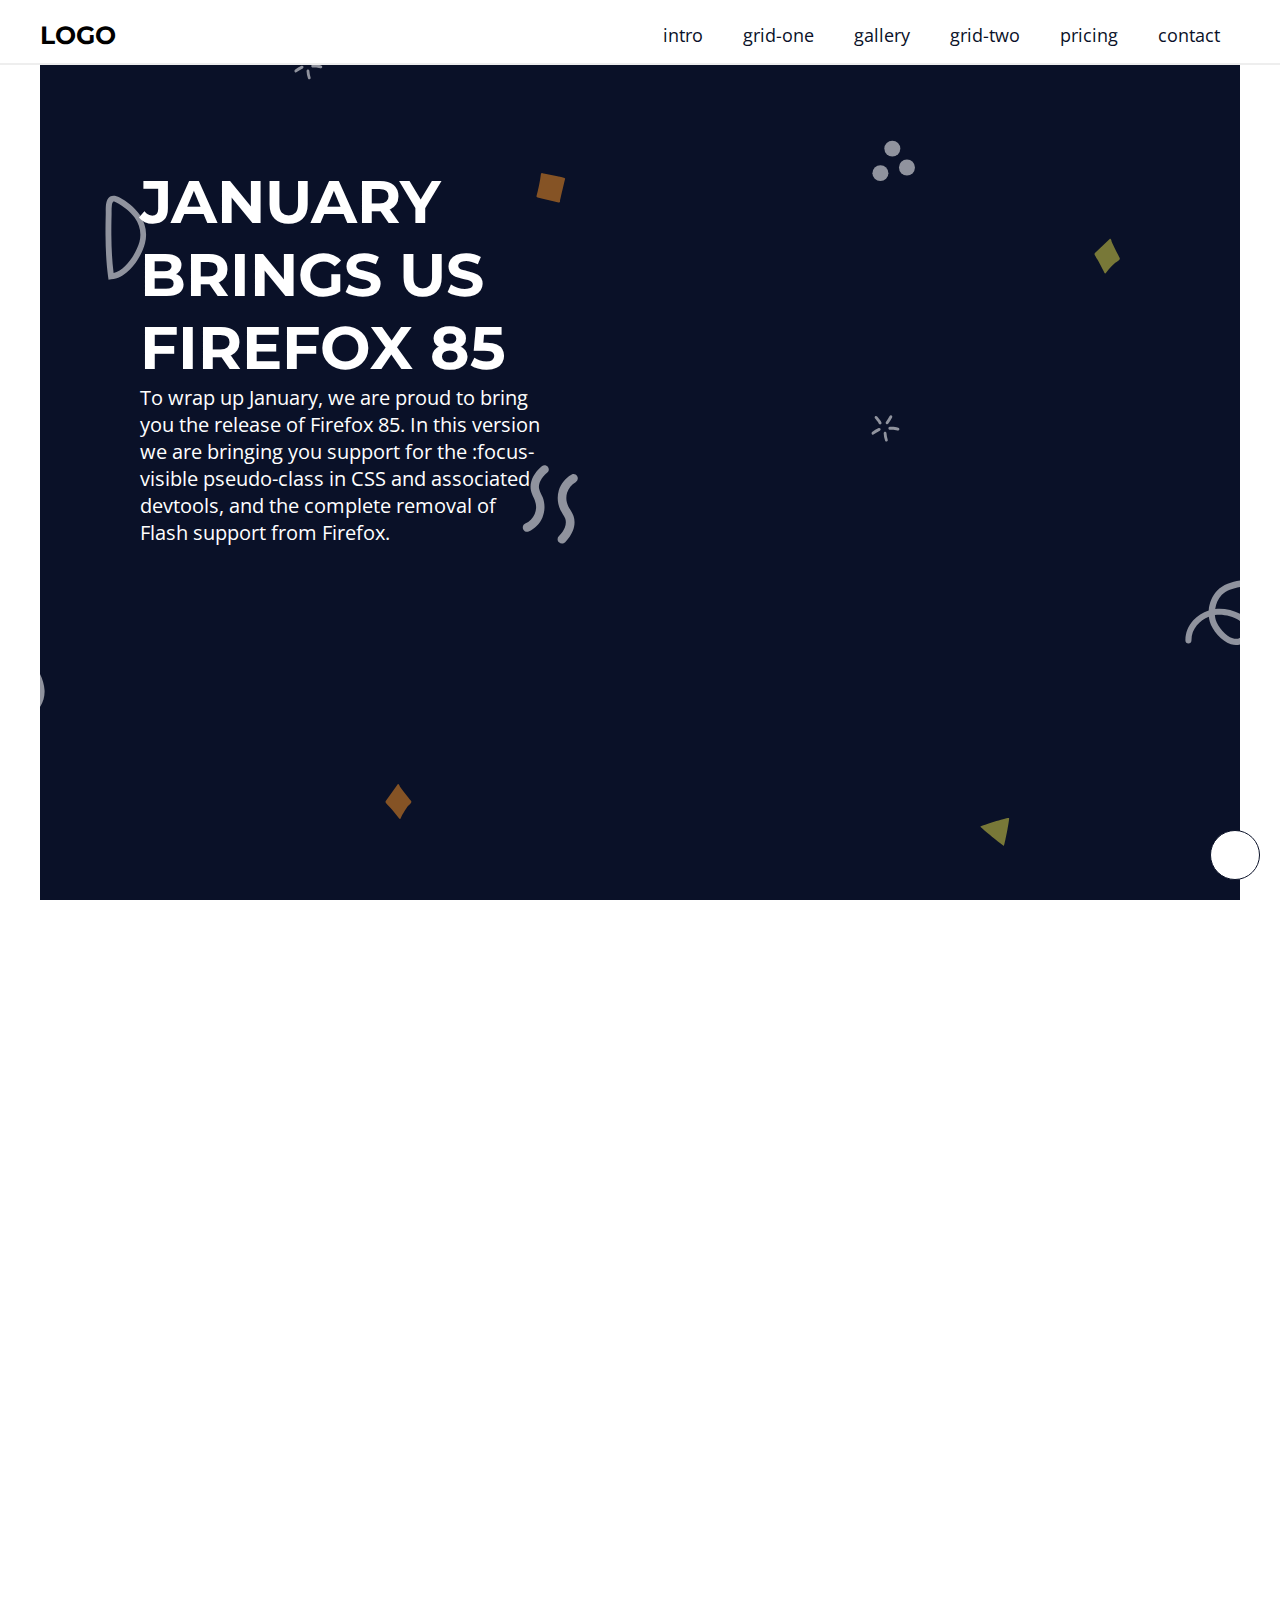
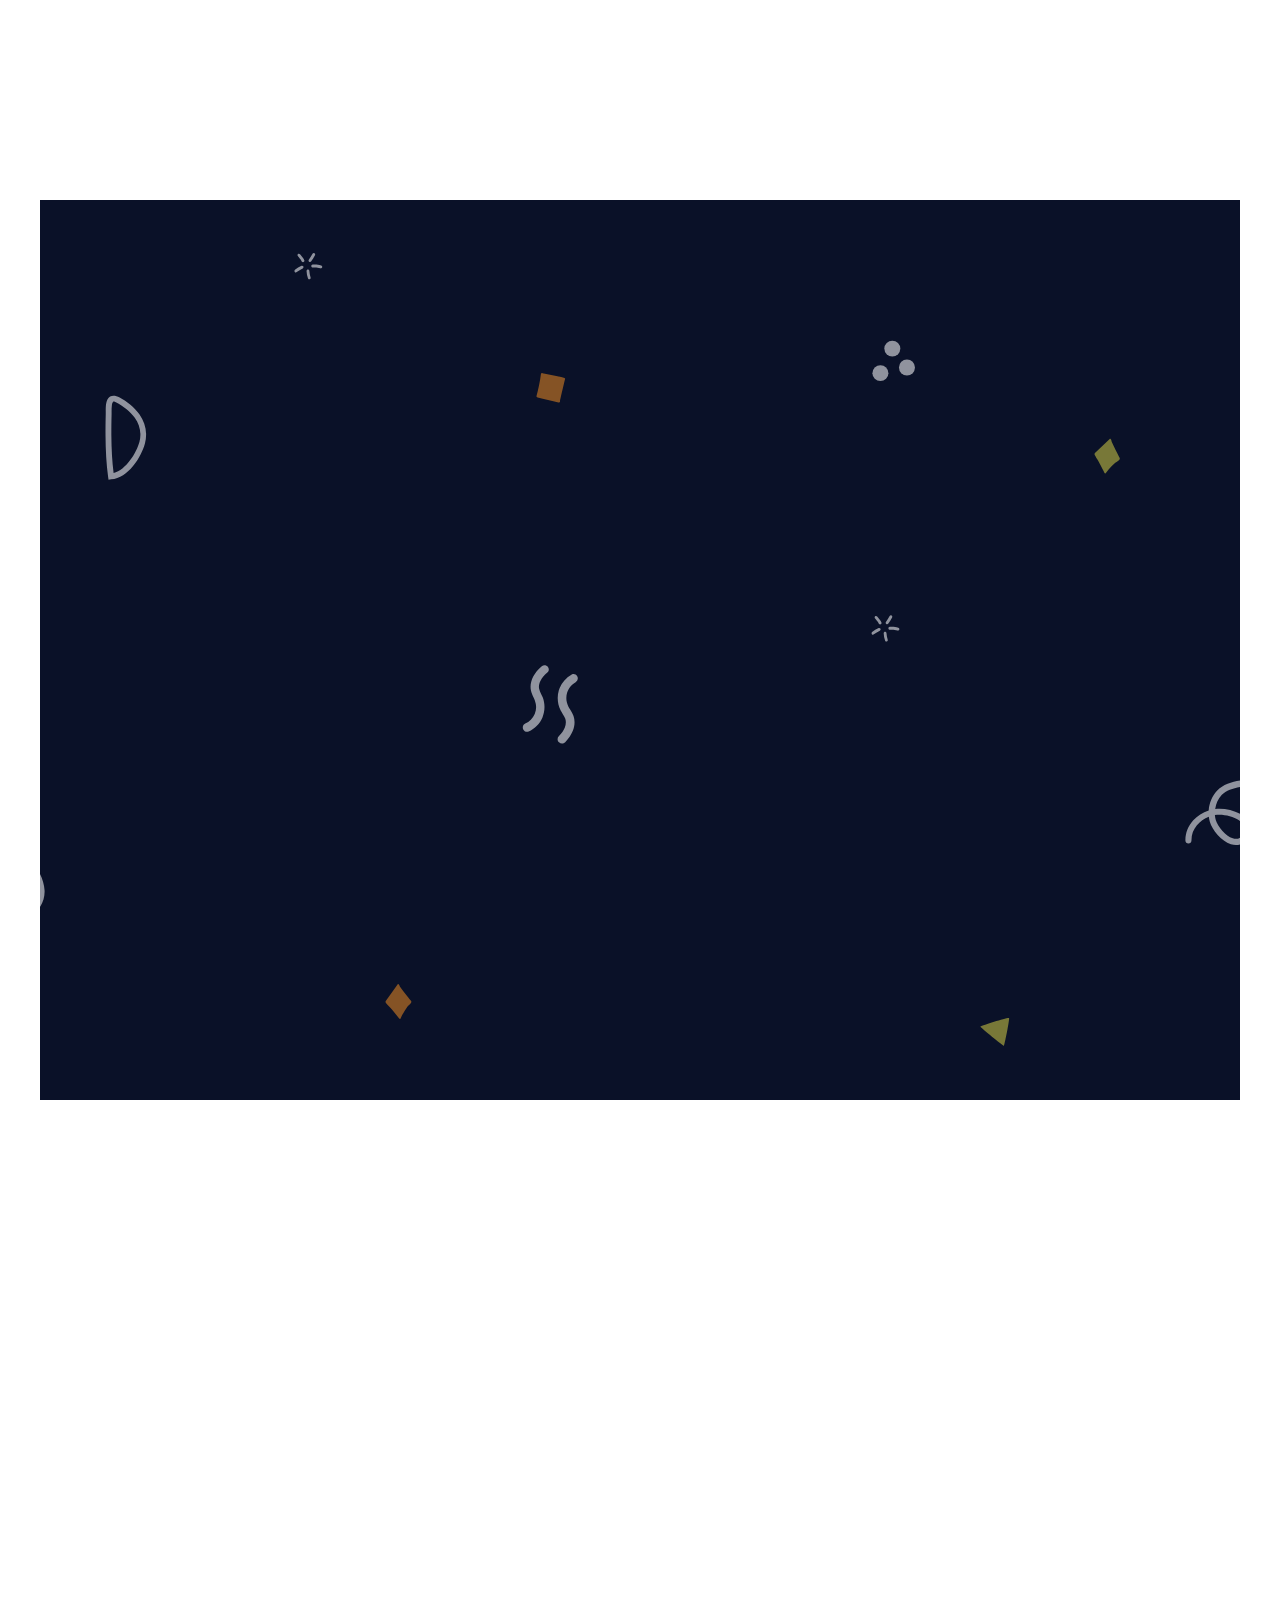
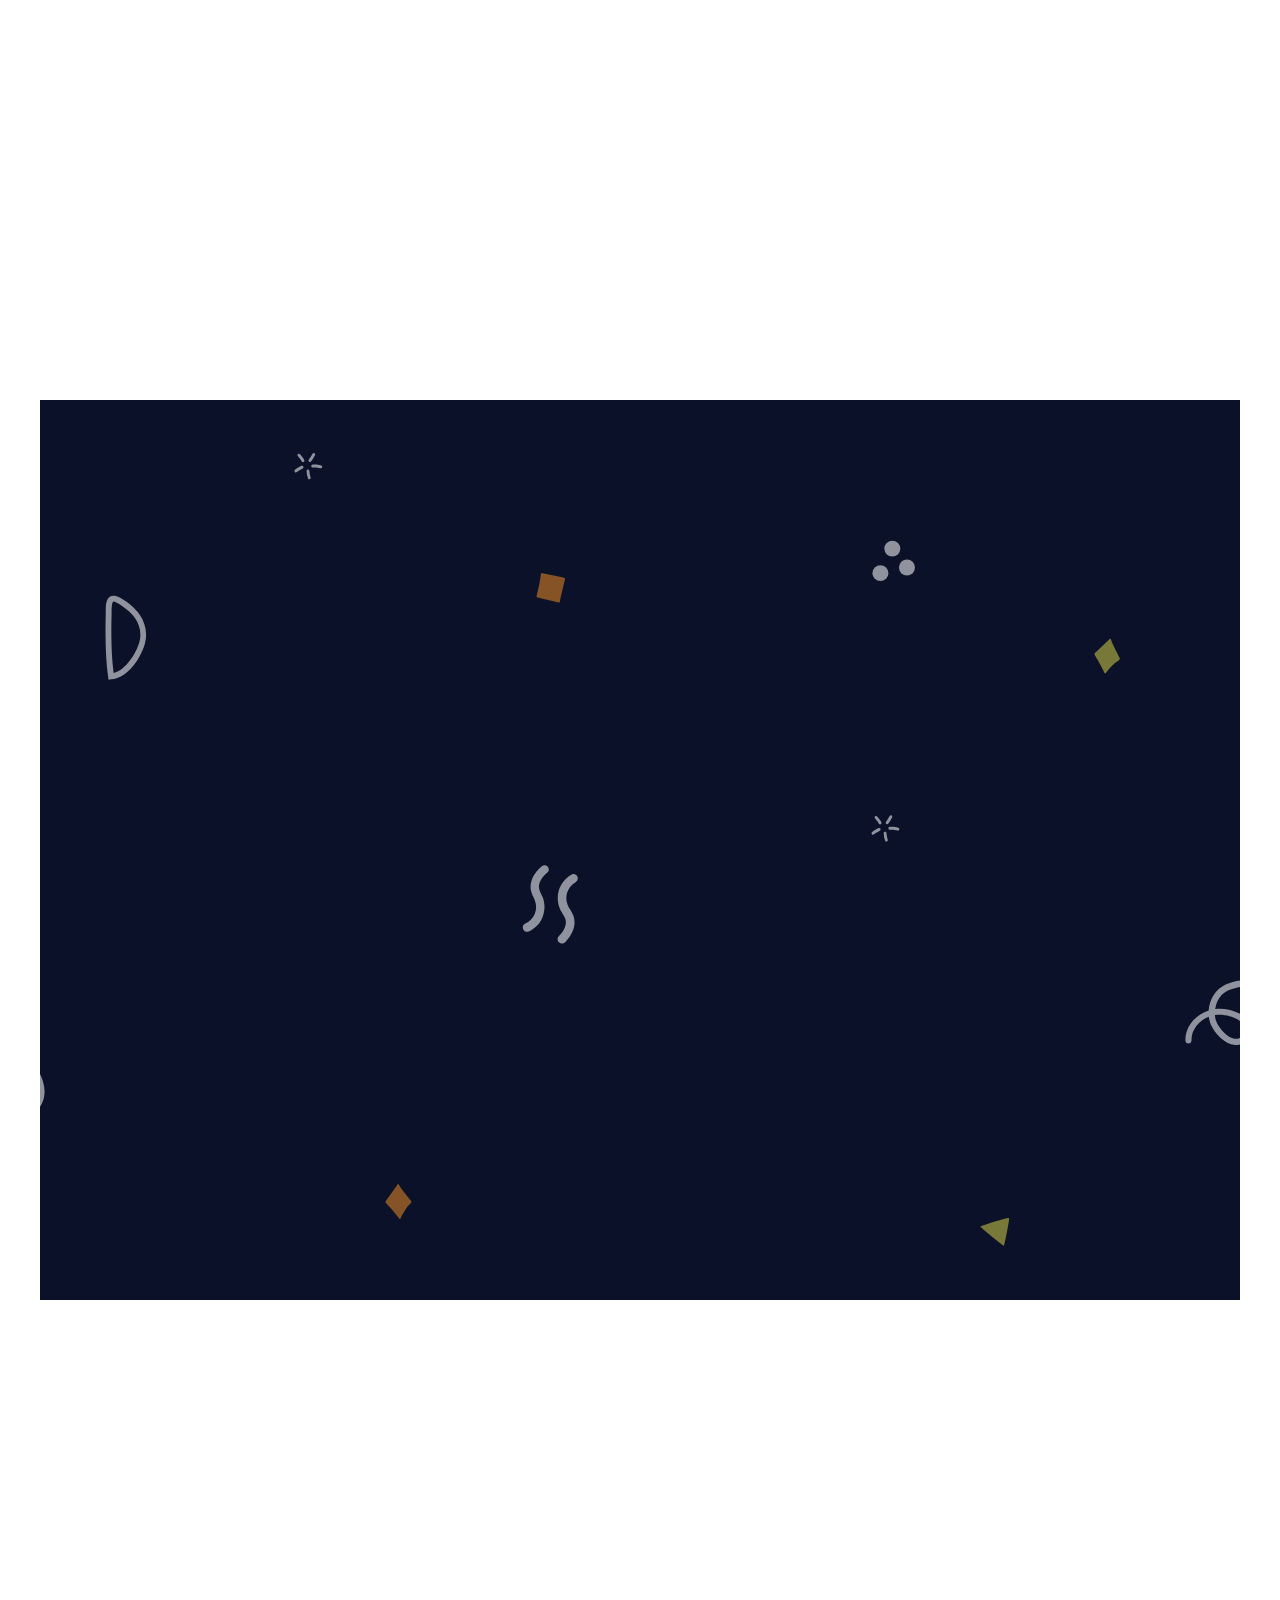
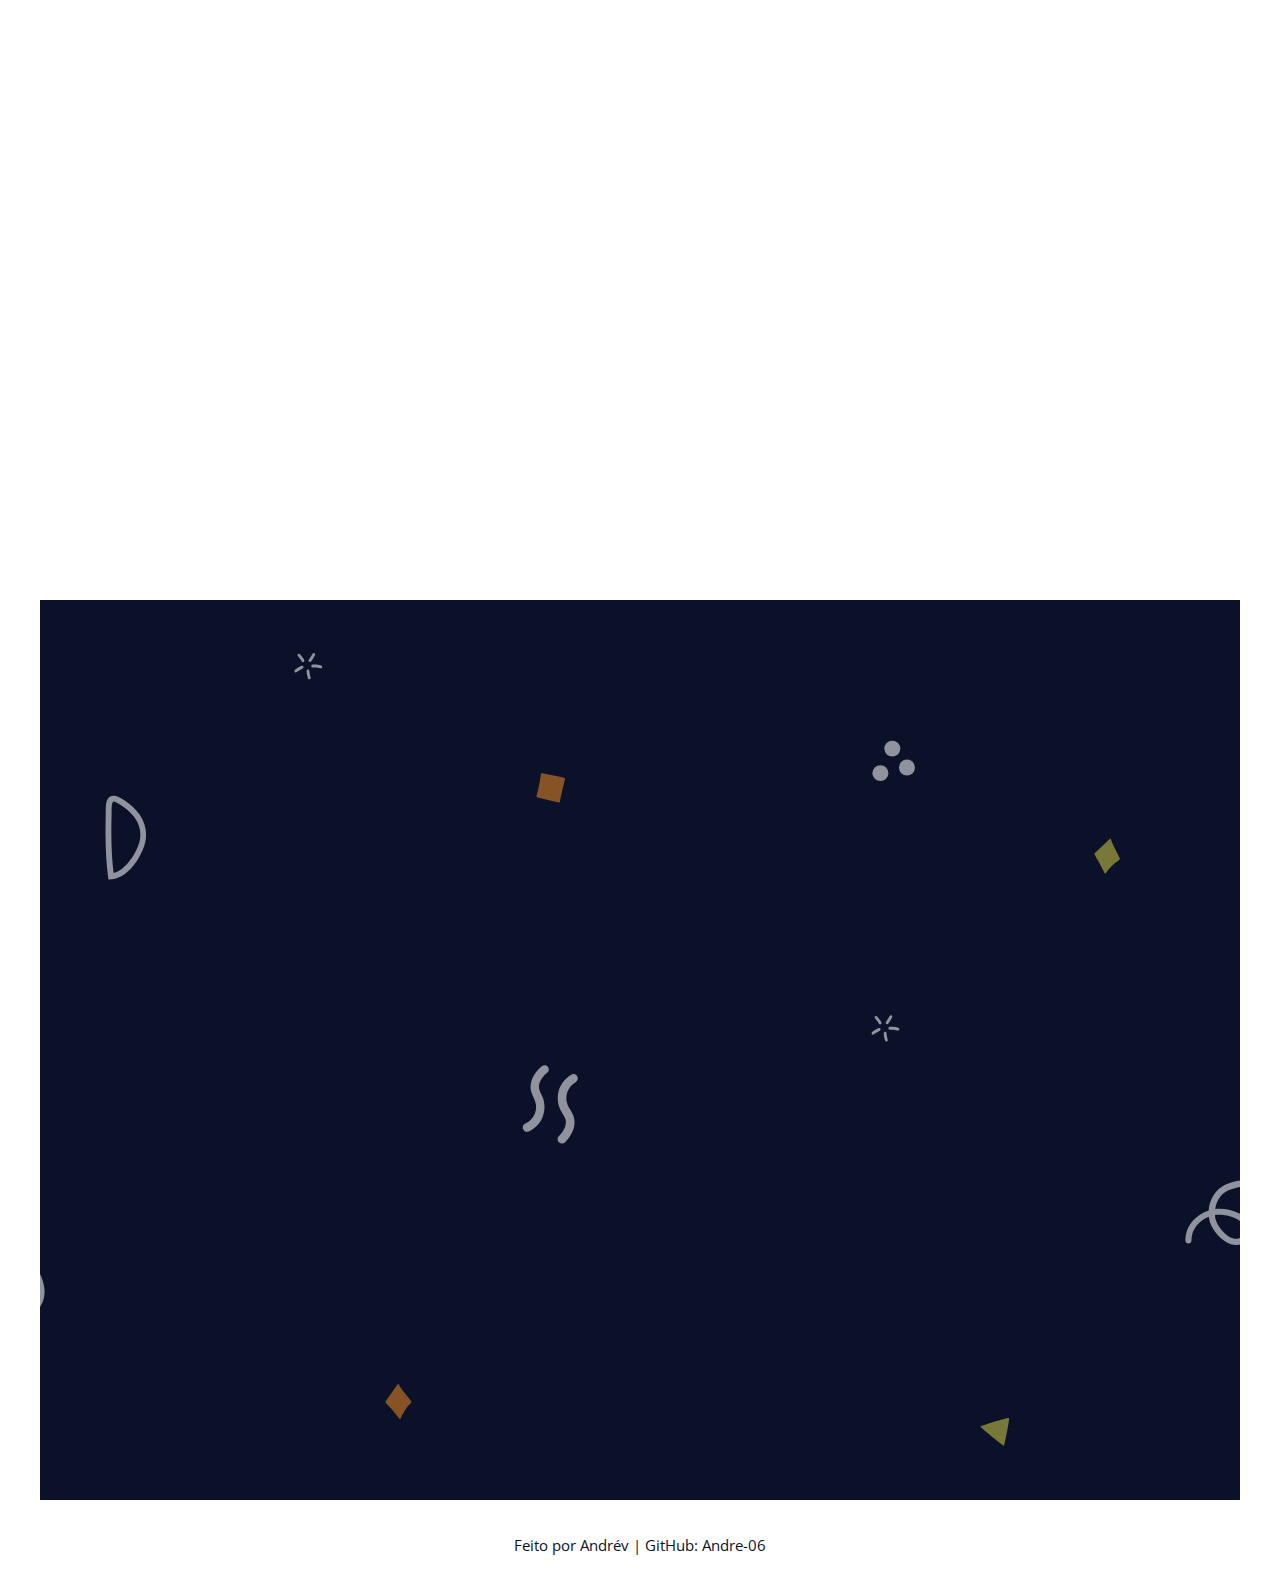
==== introducao-web/projeto-landing-page/index.html @ 7686d795 "seperação do css" ====
<!DOCTYPE html>
<html lang="en">
<head>
    <meta charset="UTF-8">
    <meta name="viewport" content="width=device-width, initial-scale=1.0">
    <title>Landing Page</title>
    <link rel="stylesheet" href="assets/css/variables.css">
    <link rel="stylesheet" href="assets/css/elements.css">
    <link rel="stylesheet" href="assets/css/classes.css">
    <link rel="stylesheet" href="assets/css/menu.css">
    <link rel="stylesheet" href="assets/css/sections.css">
    <link rel="stylesheet" href="assets/css/footer.css">
    <link rel="stylesheet" href="assets/css/styles.css">
    <link rel="preconnect" href="https://fonts.googleapis.com">
    <link rel="preconnect" href="https://fonts.gstatic.com" crossorigin>
    <link href="https://fonts.googleapis.com/css2?family=Montserrat:wght@900&family=Open+Sans:ital,wght@0,400;0,700;1,400&display=swap" rel="stylesheet">
</head>
<body>
    <header class="main-header">
        <section class="heading main-content">
            <h6 class="logo">
                <a href="#">LOGO</a>
            </h6>
            <nav>
                <ul class="navigation">
                    <li>
                        <a href="#intro">intro</a>
                    </li>
                    <li>
                        <a href="#grid-one">grid-one</a>
                    </li>
                    <li>
                        <a href="#gallery">gallery</a>
                    </li>
                    <li>
                        <a href="#grid-two">grid-two</a>
                    </li>
                    <li>
                        <a href="#pricing">pricing</a>
                    </li>
                    <li>
                        <a href="#contact">contact</a>
                    </li>
                </ul>
            </nav>
        </section>
    </header>
    <div class="sections">
        <section id="home" class="main-content">
            <div class="half-page-colllum">
                <h1>
                    JANUARY BRINGS US FIREFOX 85
                </h1>
                <p>
                    To wrap up January, we are proud to bring you the release of Firefox 85. In this version we are bringing you support for the :focus-visible pseudo-class in CSS and associated devtools, and the complete removal of Flash support from Firefox.
                </p>
            </div>
        </section>
        <section id="intro" class="main-content"></section>
        <section id="grid-one" class="main-content"></section>
        <section id="gallery" class="main-content"></section>
        <section id="grid-two" class="main-content"></section>
        <section id="pricing" class="main-content"></section>
        <section id="contact" class="main-content"></section>
    </div>
    <footer>
        <a href="https://github.com/Andre-06/estudos-js-udemy">Feito por Andrév | GitHub: Andre-06</a>
    </footer>

    <a href="#" class="circle"></a>
</body>
</html>
---- introducao-web/projeto-landing-page/assets/css/variables.css ----
:root {
    --primary-color: #0A1128;
    --white: #FFFFFF;
    --light-gray-color: #EEE;
}
---- introducao-web/projeto-landing-page/assets/css/elements.css ----
* {
    margin: 0;
    padding: 0;
    box-sizing: border-box;
}

html {
    font-size: 62.5%;
    scroll-behavior: smooth;
}

body {
    min-width: 100vh;
    font-family: 'Open Sans', sans-serif;
}

h1, h2, h3, h4, h5, h6 {
    font-family: 'Montserrat', sans-serif;
}

h1 {
    font-size: 6rem;
    text-transform: uppercase;
}

h2{
    font-size: 5.5rem;
}

h3 {
    font-size: 5rem;
}

h4 {
    font-size: 4.5rem;
}

h5 {
    font-size: 4rem;
}

h6 {
    font-size: 3.5rem;
}

a {
    text-decoration: none;
    color: inherit;
}

p {
    font-size: 2rem;
}
---- introducao-web/projeto-landing-page/assets/css/classes.css ----
.main-content {
    max-width: 1200px;
    margin: 0 auto;
}

.half-page-colllum {
    max-width: 50%;
    padding: 10rem;
}
---- introducao-web/projeto-landing-page/assets/css/menu.css ----
.main-header {
    height: 6.5rem;
    width: 100%;

    padding: 2rem 2rem 1rem;

    position: fixed;
    top: 0;
    right: 0;
    left: 0;
    background-color: white;
    border-bottom: var(--light-gray-color) solid .2rem;

    display: block;
}

.heading {
    display: flex;
    align-items: center;
    justify-content: space-between;
}

.heading h6{
    text-align: center;
    font-size: 2.5rem;
    margin-bottom: 1rem;
}

.logo{
    text-align: center;
    font-size: 2.3rem;
    margin-bottom: 1rem;
}

.navigation{
    display: flex;
    justify-content: center;
}

.navigation li{
    list-style: none;
}

.navigation li a {
    display: block;

    font-size: 1.8rem;
    margin: 0 2rem;
    padding-bottom: .7rem;
    border-bottom: white solid .3rem;

    transition: all 300ms ease-in-out;

    text-decoration: none;
    color: var(--primary-color);
}

.navigation li a:hover{
    border-bottom-color: crimson;
}
---- introducao-web/projeto-landing-page/assets/css/sections.css ----
.sections section:nth-child(2n - 1) {
    background-image: url("../img/main-bg.svg");
    background-size: cover;
    background-position: center center;
    color: var(--white);
    min-height: 100vh;
    padding-top: 6.5rem;
}

.sections section:nth-child(2n) {
    background-color: white;
    color: var(--primary-color);
    min-height: 100vh;
    padding-top: 6.5rem;
}
---- introducao-web/projeto-landing-page/assets/css/footer.css ----
footer {
    font-size: 1.5rem;
    height: 9rem;
    display: flex;
    justify-content: center;
    align-items: center;

}

footer a {
    color: var(--primary-color);
    text-decoration: none;
}

.circle {
    border-radius: 50%;
    border: var(--primary-color) solid .1rem;
    width: 5rem;
    height: 5rem;

    background-color: var(--white);

    position: fixed;
    bottom: 2rem;
    right: 2rem;
}
---- introducao-web/projeto-landing-page/assets/css/styles.css ----

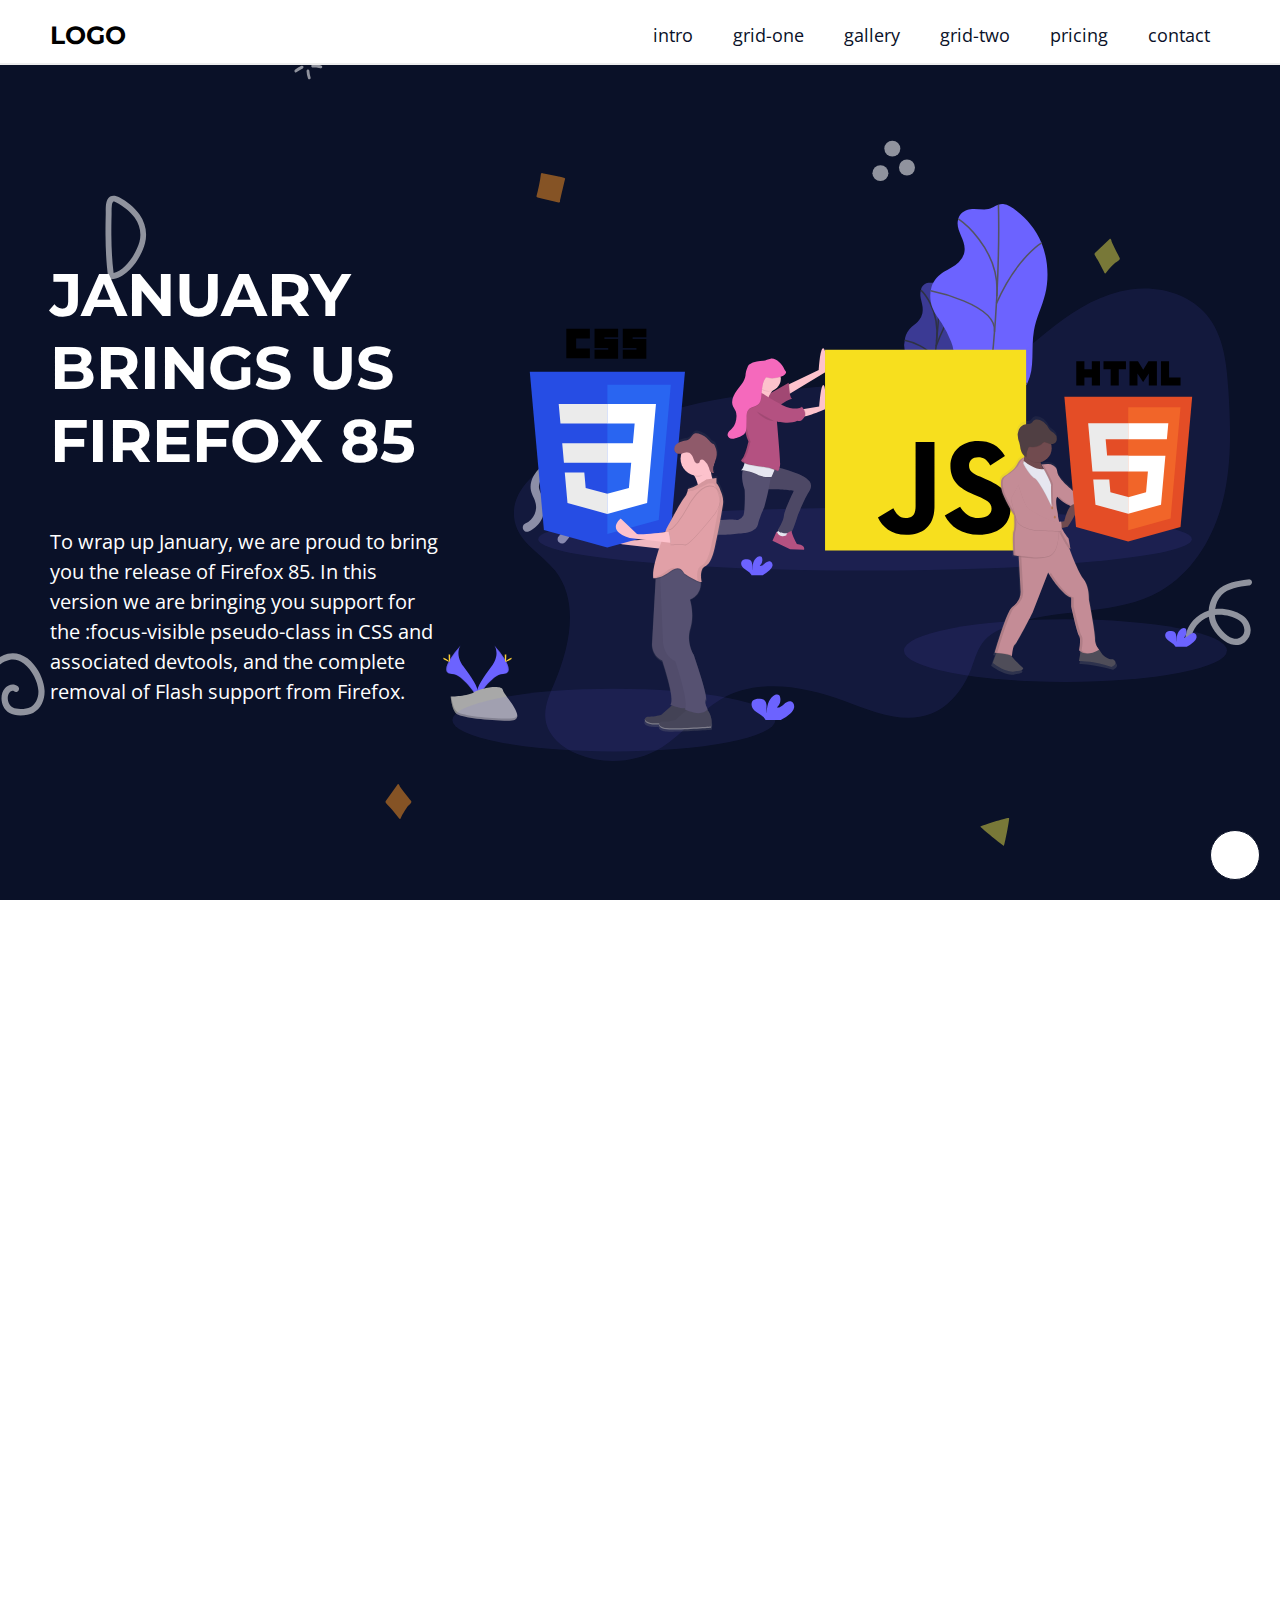
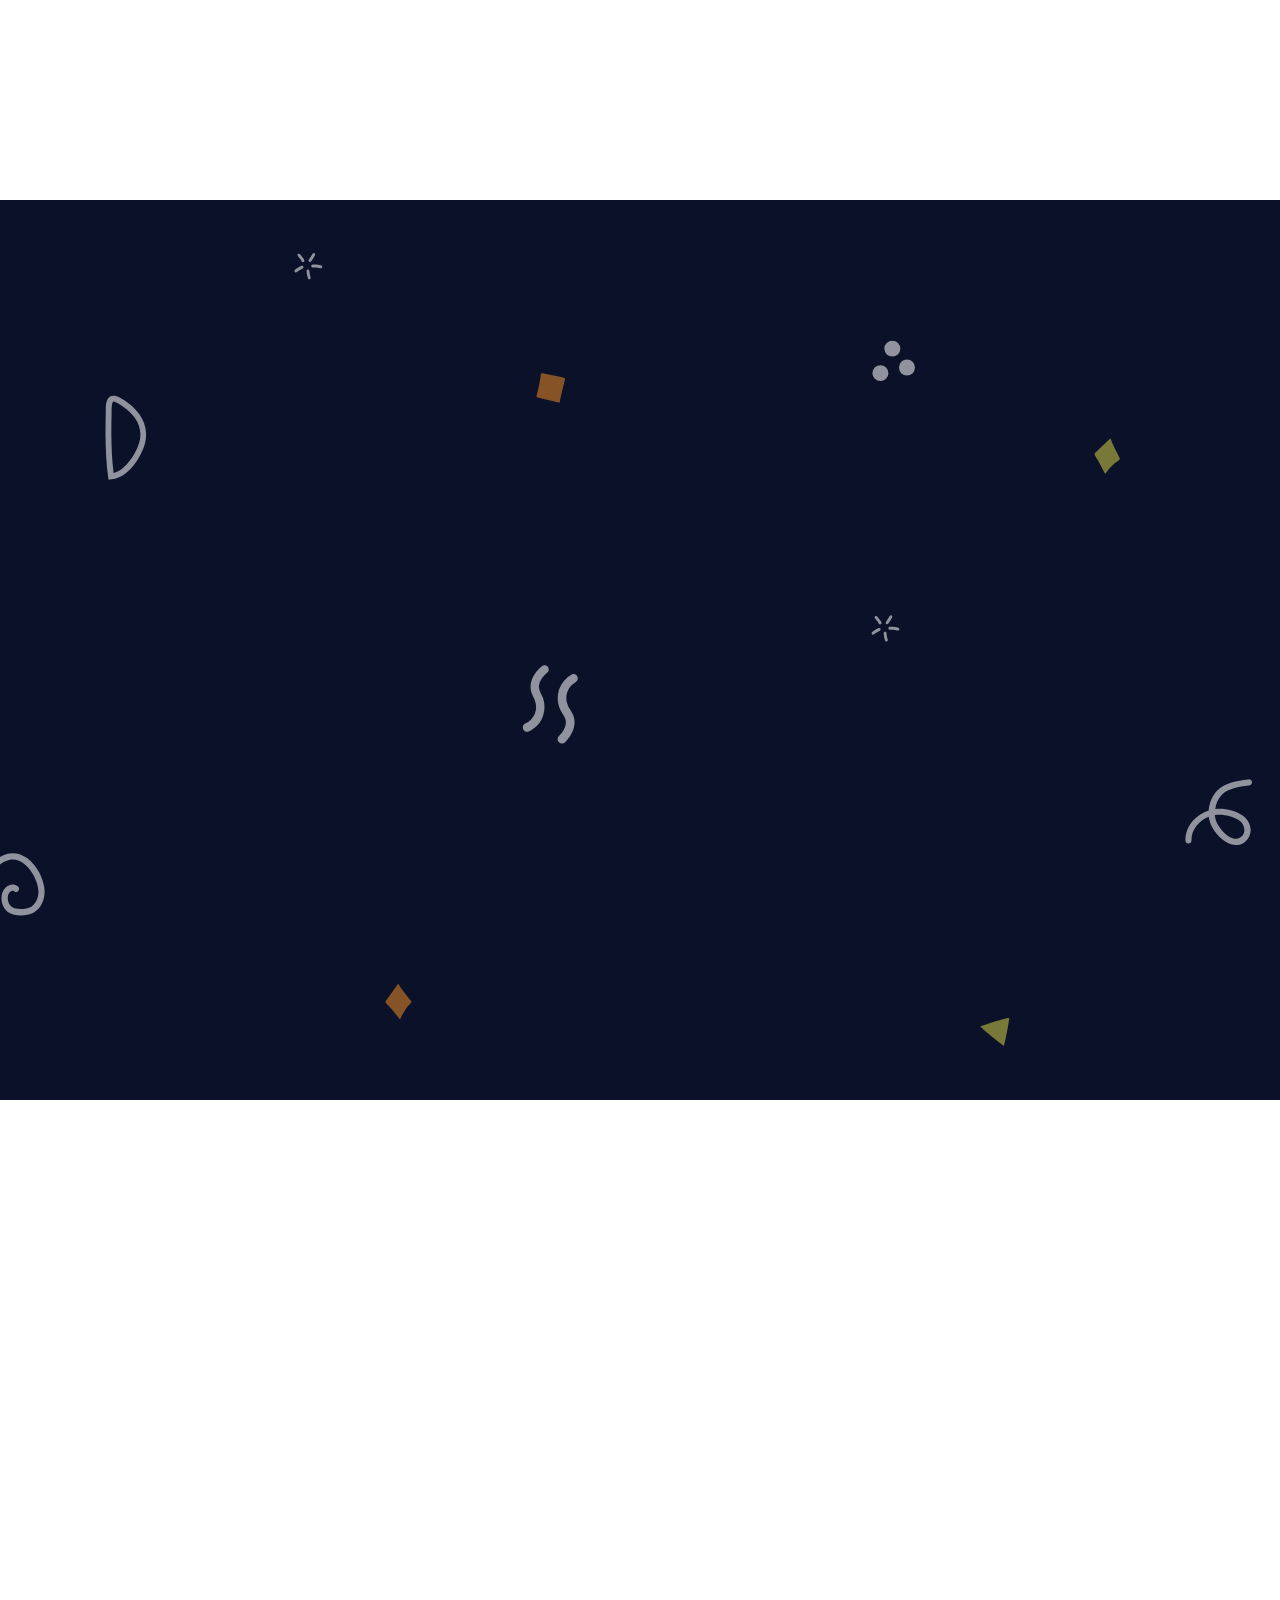
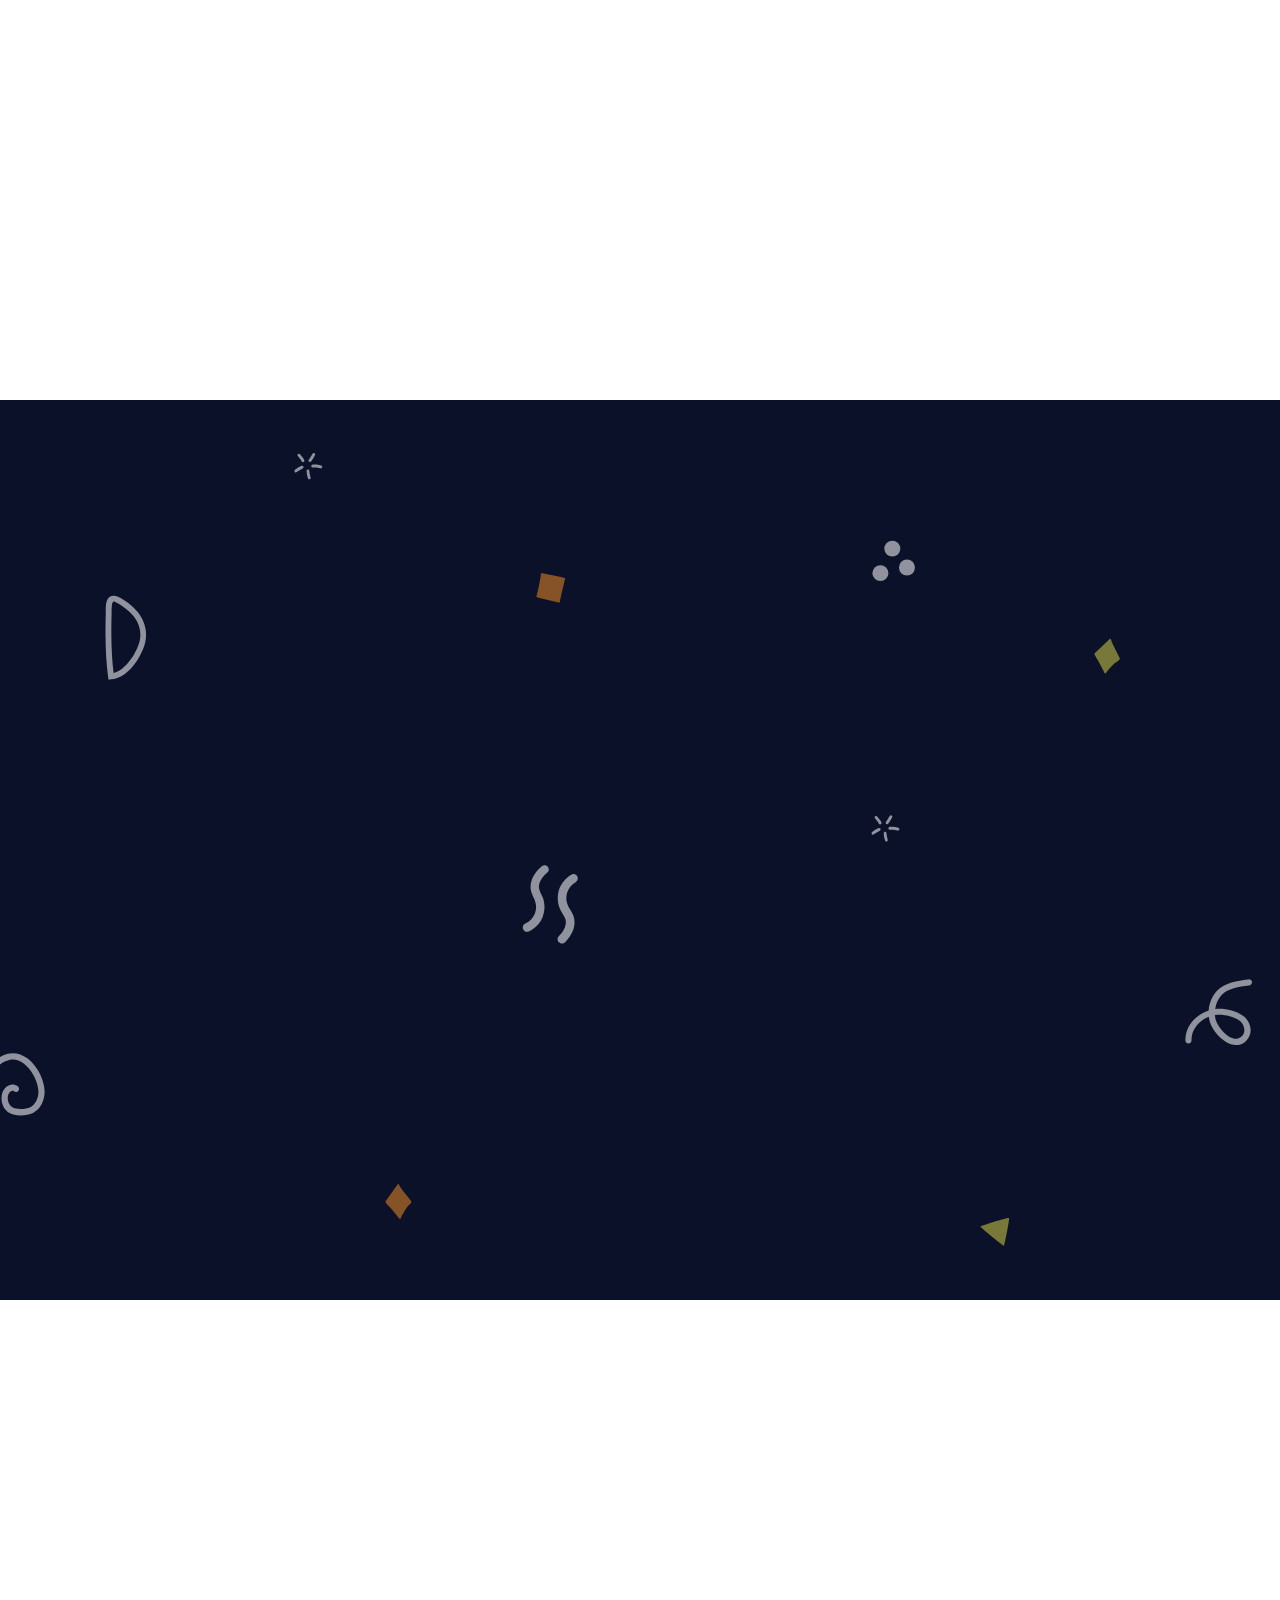
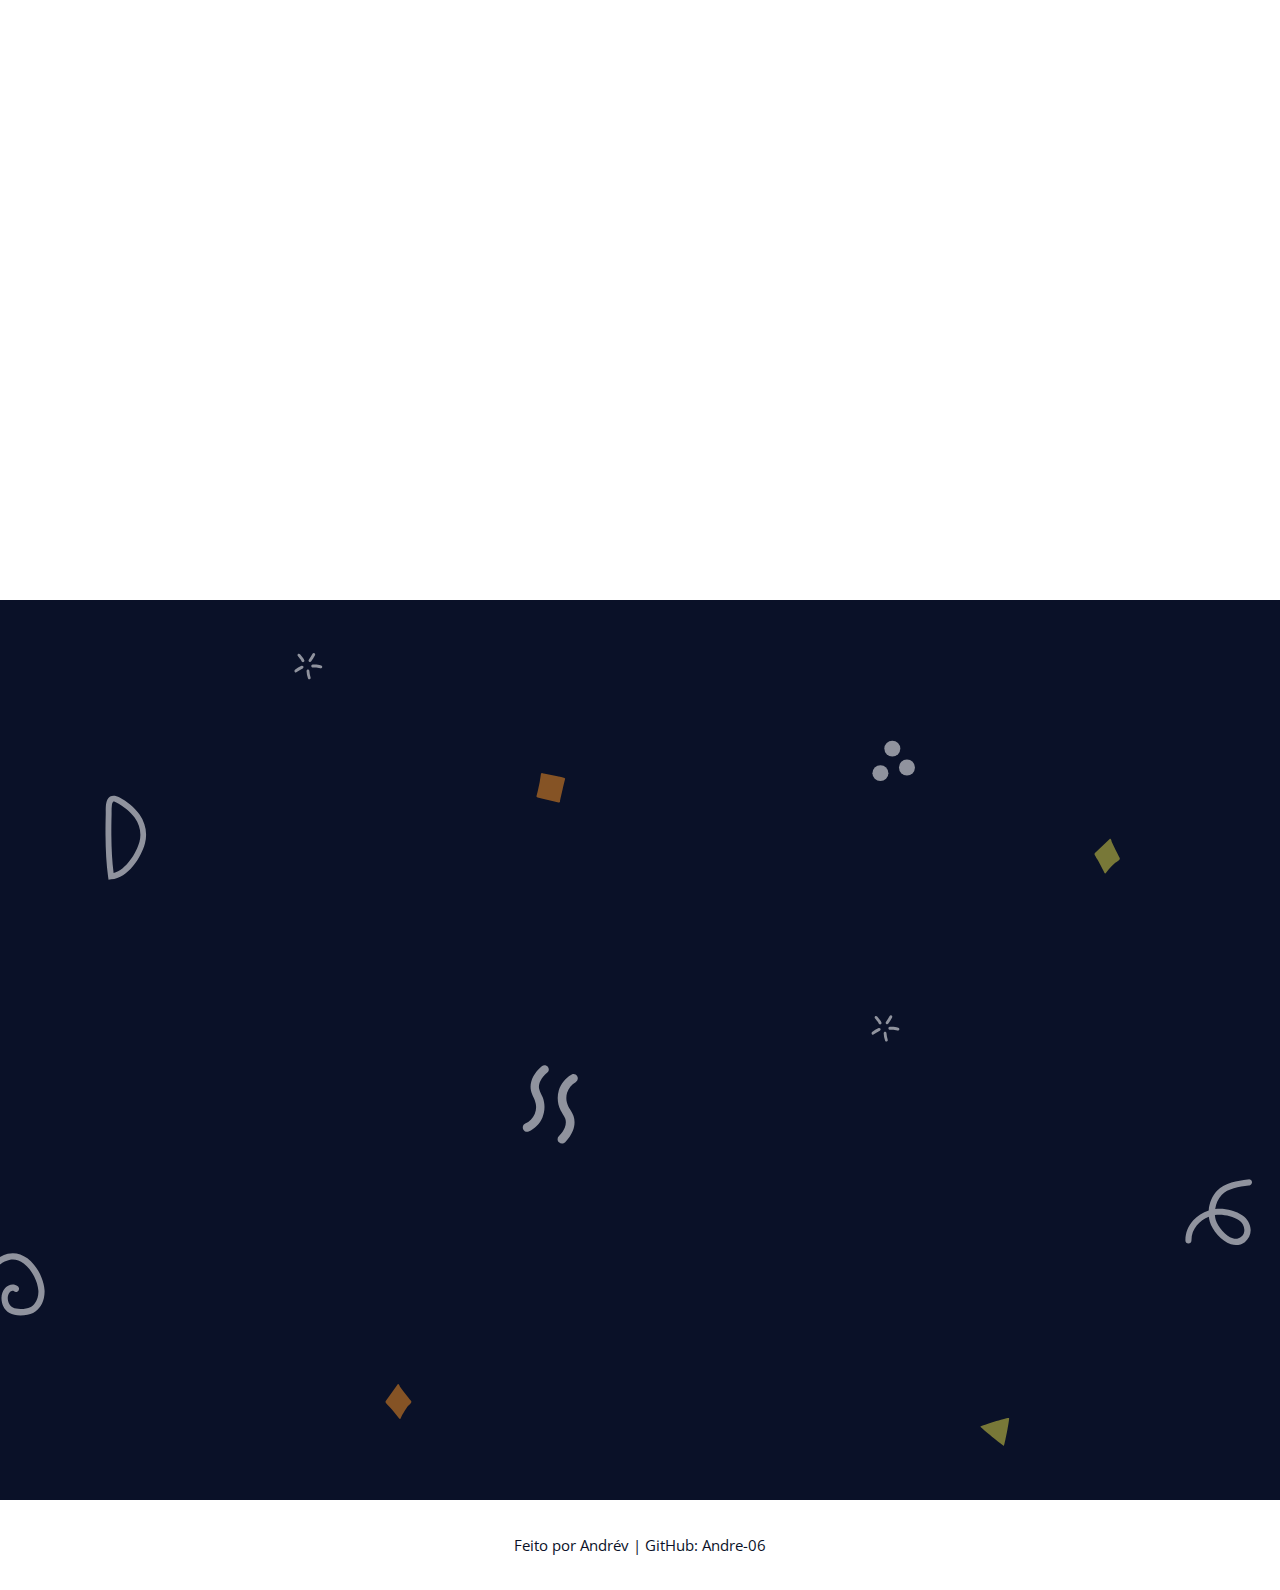
==== commit b2863dce: "seção 1 completa" ====
--- a/introducao-web/projeto-landing-page/index.html
+++ b/introducao-web/projeto-landing-page/index.html
@@ -11,6 +11,7 @@
     <link rel="stylesheet" href="assets/css/sections.css">
     <link rel="stylesheet" href="assets/css/footer.css">
     <link rel="stylesheet" href="assets/css/styles.css">
+    <link rel="stylesheet" href="assets/css/media-querys.css">
     <link rel="preconnect" href="https://fonts.googleapis.com">
     <link rel="preconnect" href="https://fonts.gstatic.com" crossorigin>
     <link href="https://fonts.googleapis.com/css2?family=Montserrat:wght@900&family=Open+Sans:ital,wght@0,400;0,700;1,400&display=swap" rel="stylesheet">
@@ -46,22 +47,35 @@
         </section>
     </header>
     <div class="sections">
-        <section id="home" class="main-content">
-            <div class="half-page-colllum">
-                <h1>
-                    JANUARY BRINGS US FIREFOX 85
-                </h1>
-                <p>
-                    To wrap up January, we are proud to bring you the release of Firefox 85. In this version we are bringing you support for the :focus-visible pseudo-class in CSS and associated devtools, and the complete removal of Flash support from Firefox.
-                </p>
+        <section id="home" class="section">
+            <div class="main-content">
+                <div class="grid-text-image">
+                    <div class="title-text-div">
+                        <h1>
+                            January brings us Firefox 85
+                        </h1>
+                        <p>
+                            To wrap up January, we are proud to bring you the release of Firefox 85. In this version we are bringing you support for the :focus-visible pseudo-class in CSS and associated devtools, and the complete removal of Flash support from Firefox.
+                        </p>
+                    </div>
+                    <div class="img-div">
+                        <img src="assets/img/javascript.svg" alt="Logo HTML, CSS e JS.">
+                    </div>
+                </div>
             </div>
         </section>
-        <section id="intro" class="main-content"></section>
-        <section id="grid-one" class="main-content"></section>
-        <section id="gallery" class="main-content"></section>
-        <section id="grid-two" class="main-content"></section>
-        <section id="pricing" class="main-content"></section>
-        <section id="contact" class="main-content"></section>
+        <section id="intro"></section>
+
+        <section id="grid-one"></section>
+
+        <section id="gallery"></section>
+
+        <section id="grid-two"></section>
+
+        <section id="pricing"></section>
+
+        <section id="contact"></section>
+
     </div>
     <footer>
         <a href="https://github.com/Andre-06/estudos-js-udemy">Feito por Andrév | GitHub: Andre-06</a>
--- a/introducao-web/projeto-landing-page/assets/css/variables.css
+++ b/introducao-web/projeto-landing-page/assets/css/variables.css
@@ -2,4 +2,5 @@
     --primary-color: #0A1128;
     --white: #FFFFFF;
     --light-gray-color: #EEE;
+    --menu-height: 6.5rem;
 }
--- a/introducao-web/projeto-landing-page/assets/css/elements.css
+++ b/introducao-web/projeto-landing-page/assets/css/elements.css
@@ -50,4 +50,5 @@
 
 p {
     font-size: 2rem;
+    line-height: 1.5;
 }
--- a/introducao-web/projeto-landing-page/assets/css/classes.css
+++ b/introducao-web/projeto-landing-page/assets/css/classes.css
@@ -3,7 +3,36 @@
     margin: 0 auto;
 }
 
-.half-page-colllum {
-    max-width: 50%;
-    padding: 10rem;
+.section {
+    padding: 0 5rem;
+}
+
+.grid-text-image {
+    display: grid;
+    grid-template-columns: 1fr 2fr;
+    grid-template-rows: 1fr;
+    grid-template-areas:
+        'text-content img'
+    ;
+
+    align-items: center;
+    justify-items: center;
+
+    min-height: calc(100vh - var(--menu-height));
+}
+
+.title-text-div {
+    display: flex;
+    flex-direction: column;
+    align-items: center;
+}
+
+.title-text-div h1 {
+    margin-bottom: 5rem;
+}
+
+.img-div img {
+    max-width: 100%;
+    height: auto;
+    display: block;
 }--- a/introducao-web/projeto-landing-page/assets/css/menu.css
+++ b/introducao-web/projeto-landing-page/assets/css/menu.css
@@ -2,7 +2,7 @@
     height: 6.5rem;
     width: 100%;
 
-    padding: 2rem 2rem 1rem;
+    padding: 2rem 5rem 1rem;
 
     position: fixed;
     top: 0;
--- a/introducao-web/projeto-landing-page/assets/css/sections.css
+++ b/introducao-web/projeto-landing-page/assets/css/sections.css
@@ -14,3 +14,11 @@
     padding-top: 6.5rem;
 }
 
+#home .img-div {
+    grid-area: img;
+}
+
+#home .title-text-div {
+    grid-area: text-content;
+}
+
--- a/introducao-web/projeto-landing-page/assets/css/media-querys.css
+++ b/introducao-web/projeto-landing-page/assets/css/media-querys.css
@@ -0,0 +1,16 @@
+@media (max-width:1000px) {
+    .grid-text-image {
+        display: grid;
+        grid-template-columns: 1fr;
+        grid-template-rows: 1fr 2fr;
+        grid-template-areas:
+        'text-content'
+        'img'
+    ;
+
+        align-items: center;
+        justify-items: center;
+
+        min-height: calc(100vh - var(--menu-height));
+    }
+}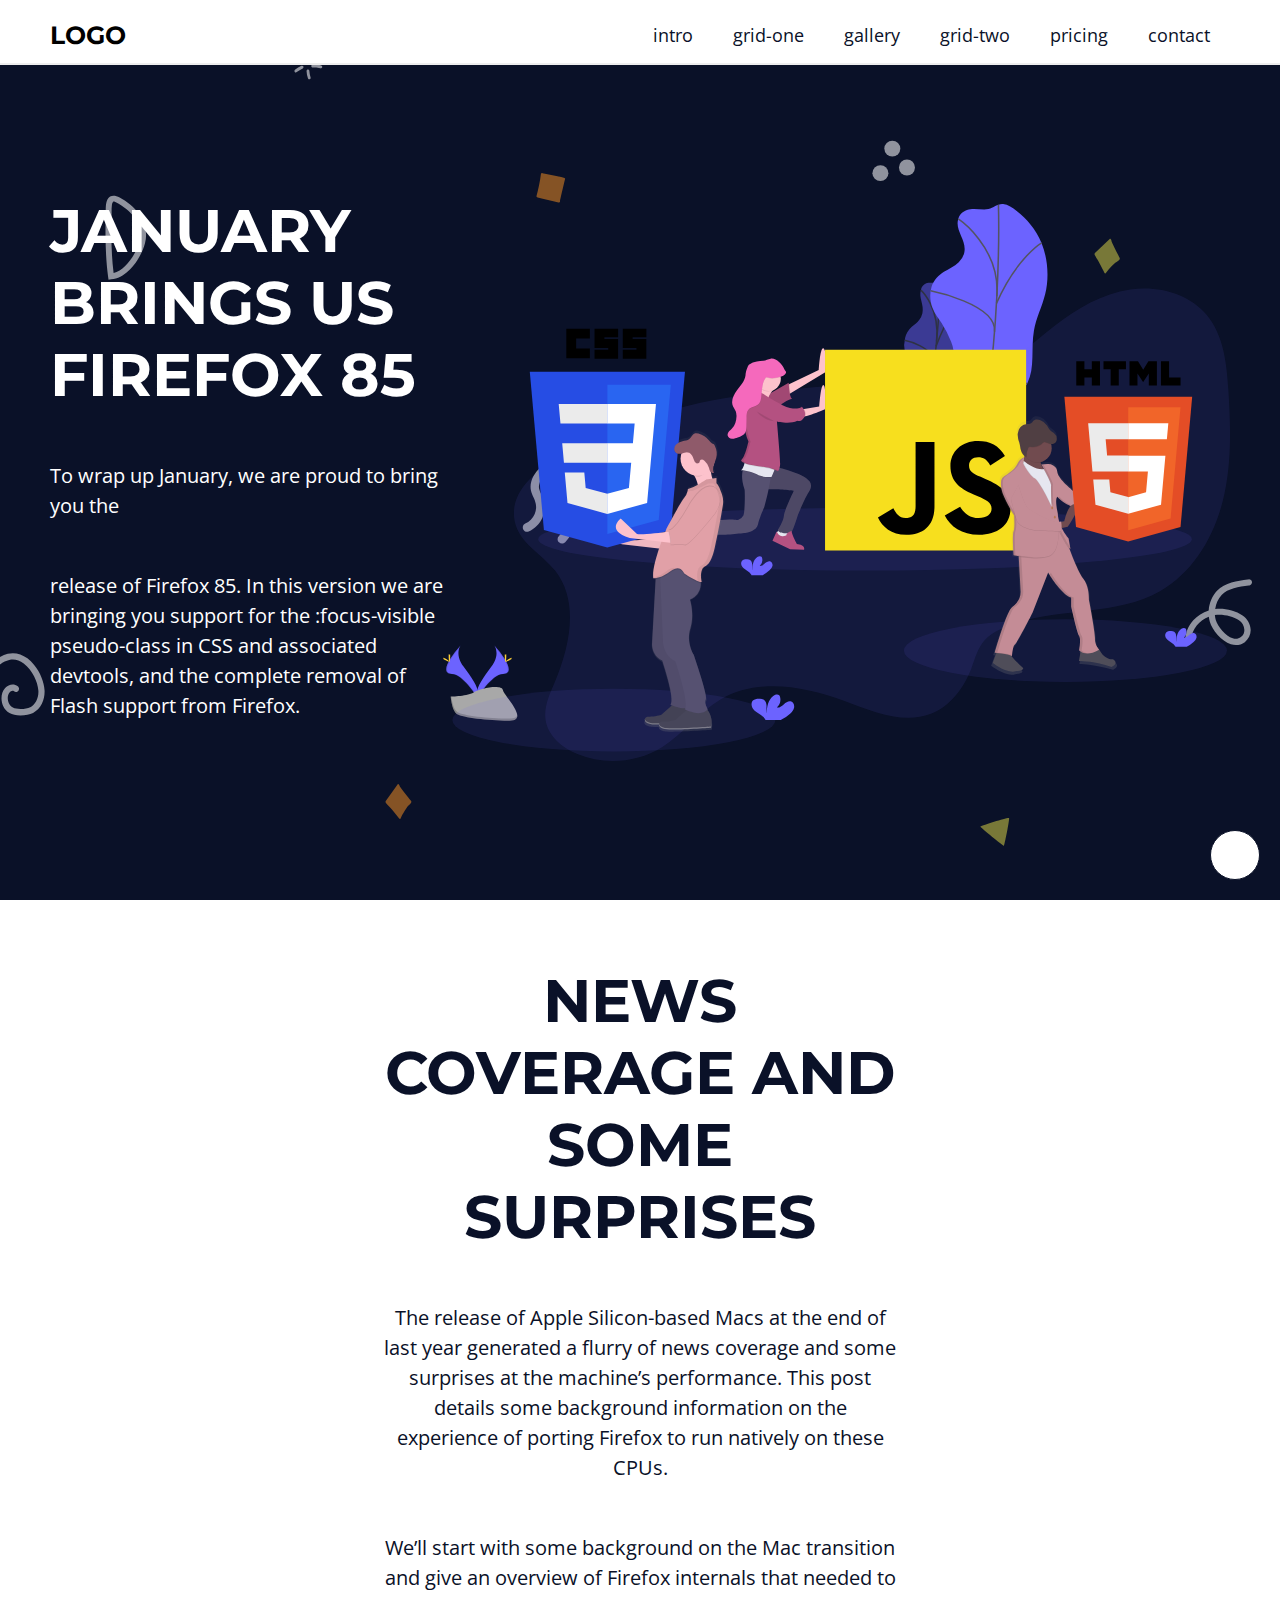
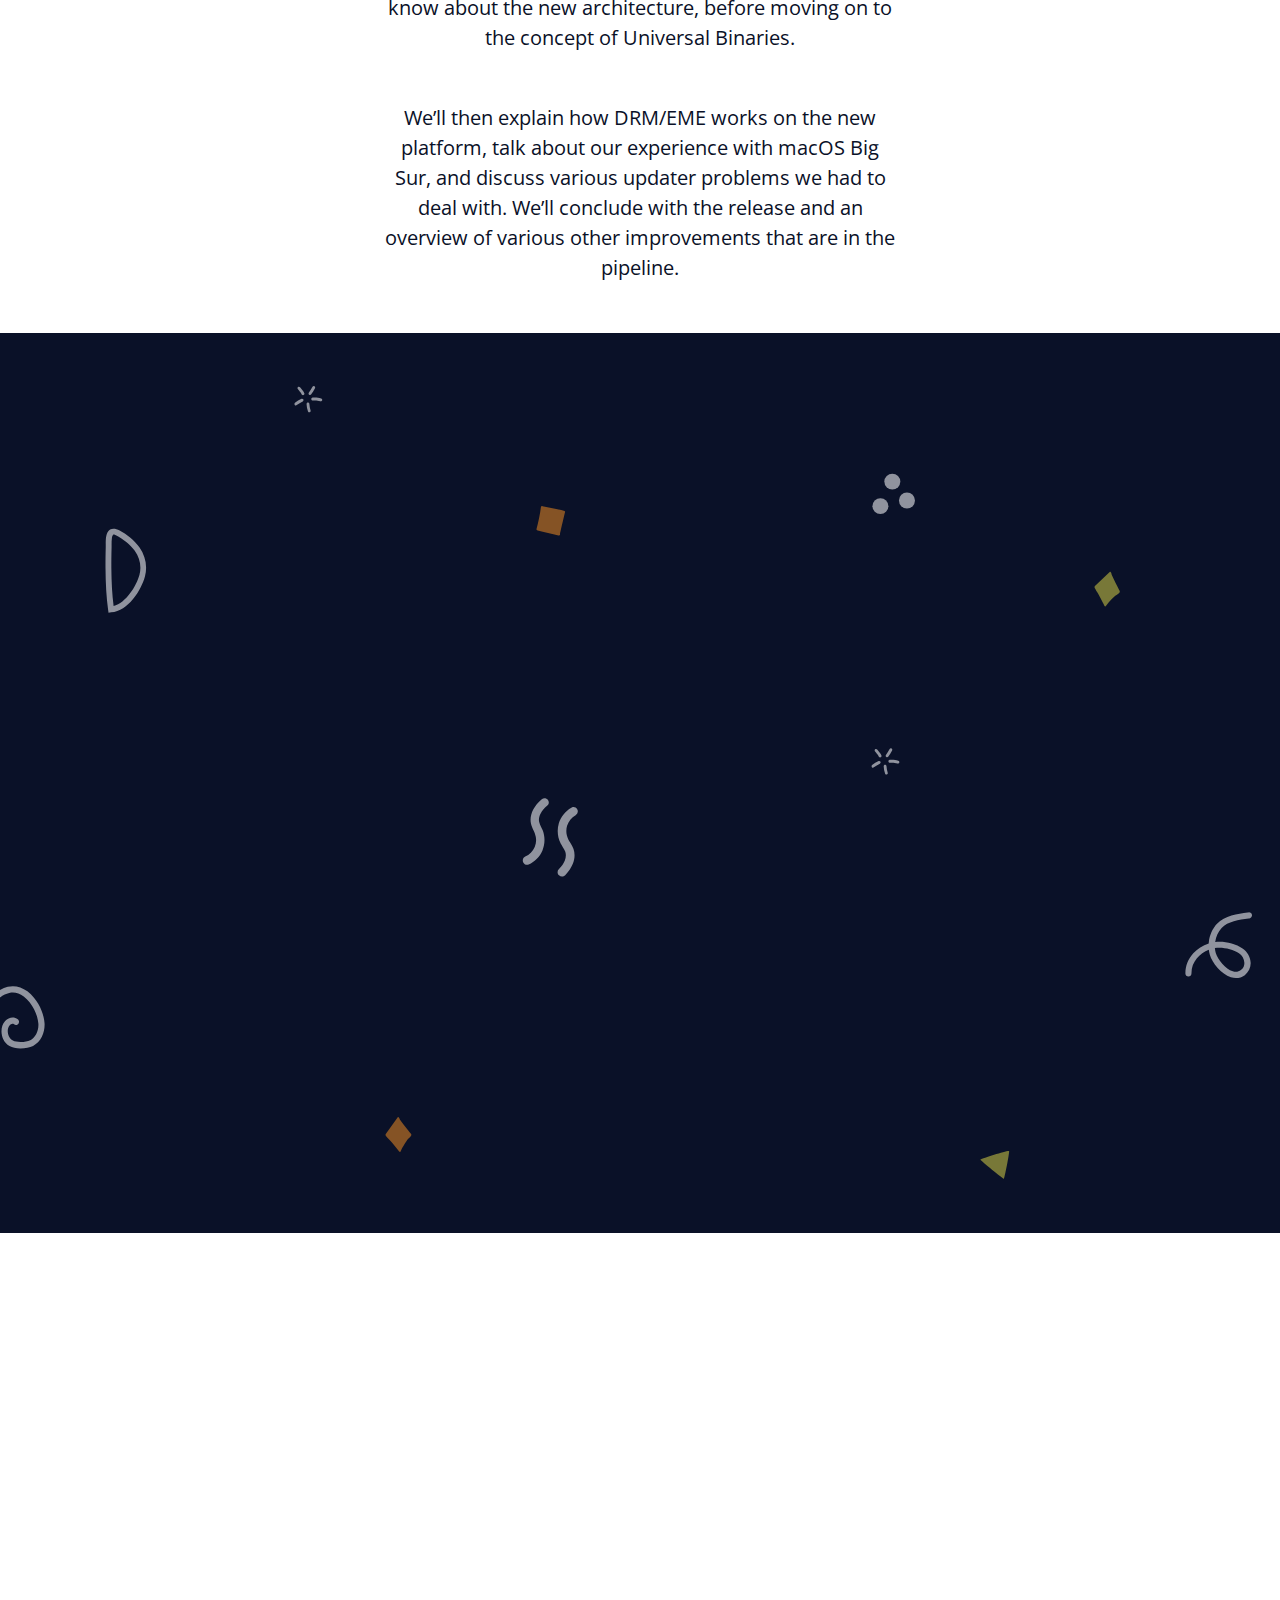
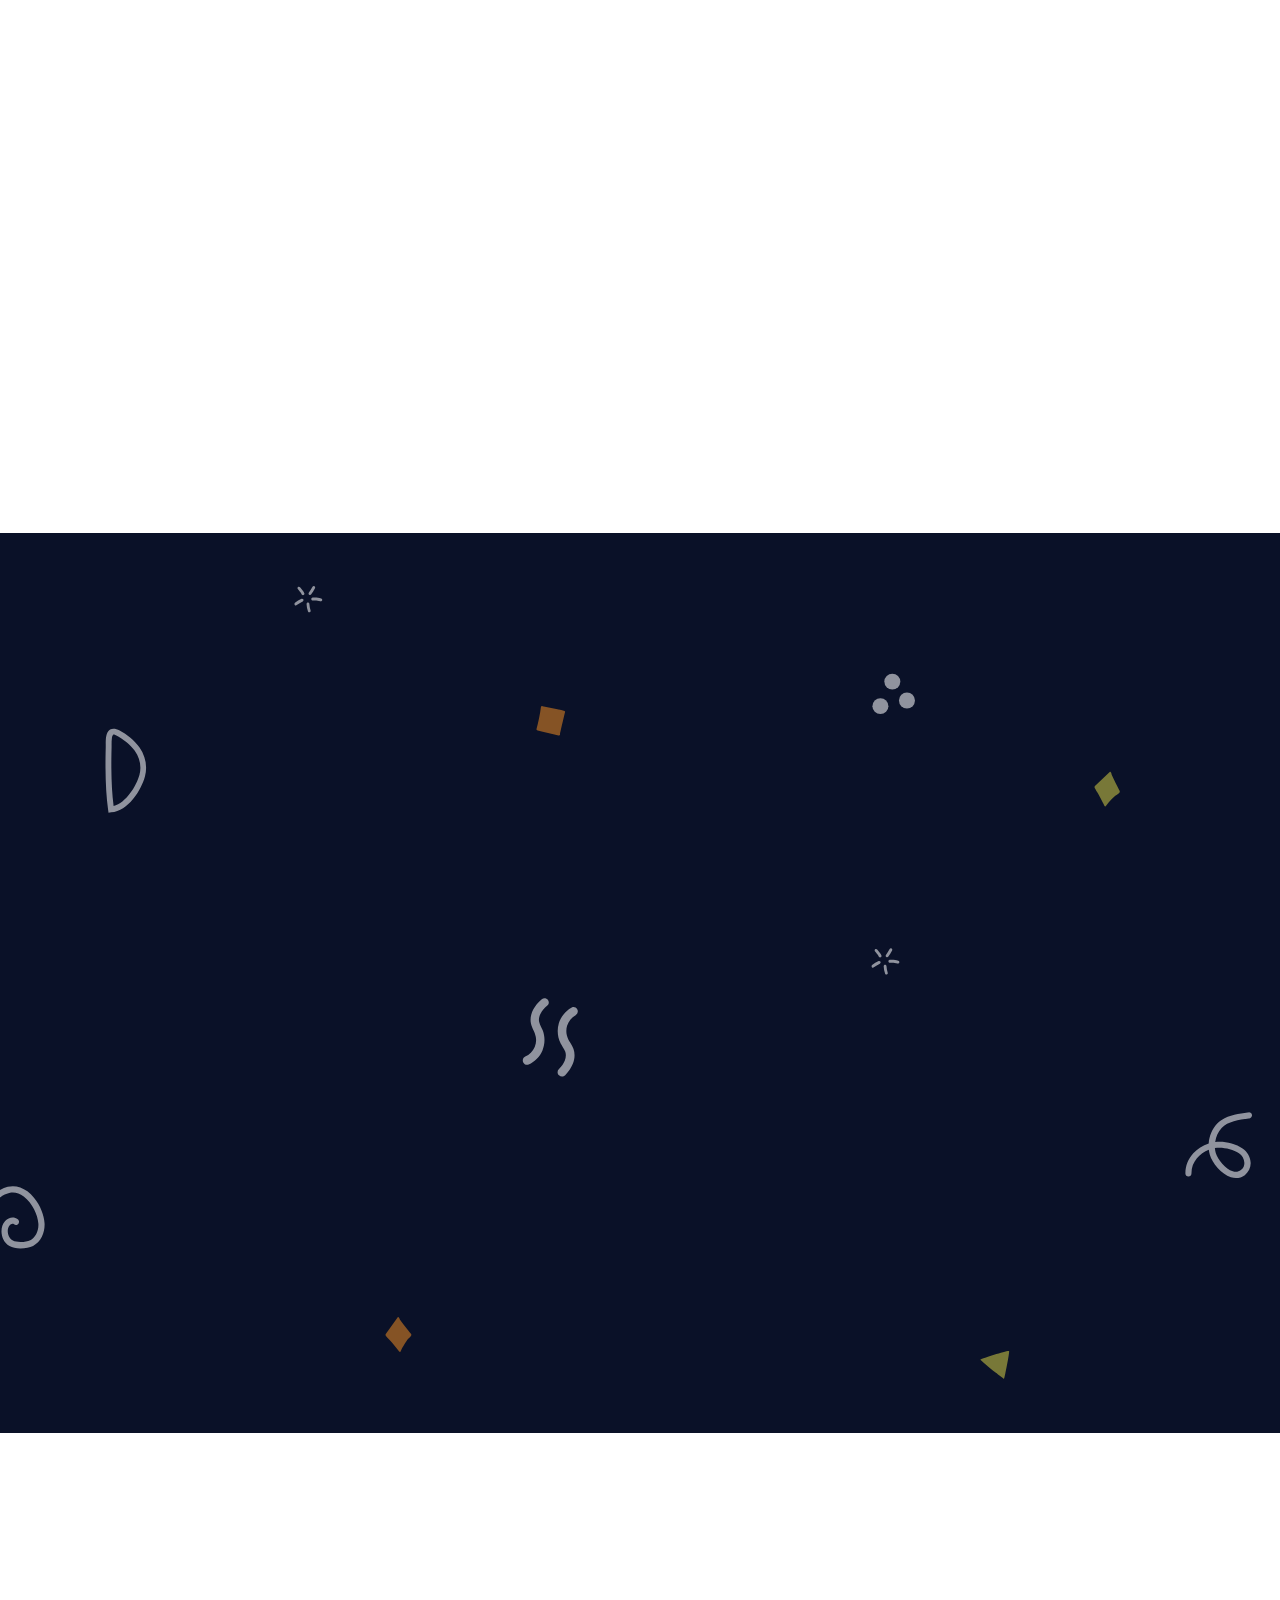
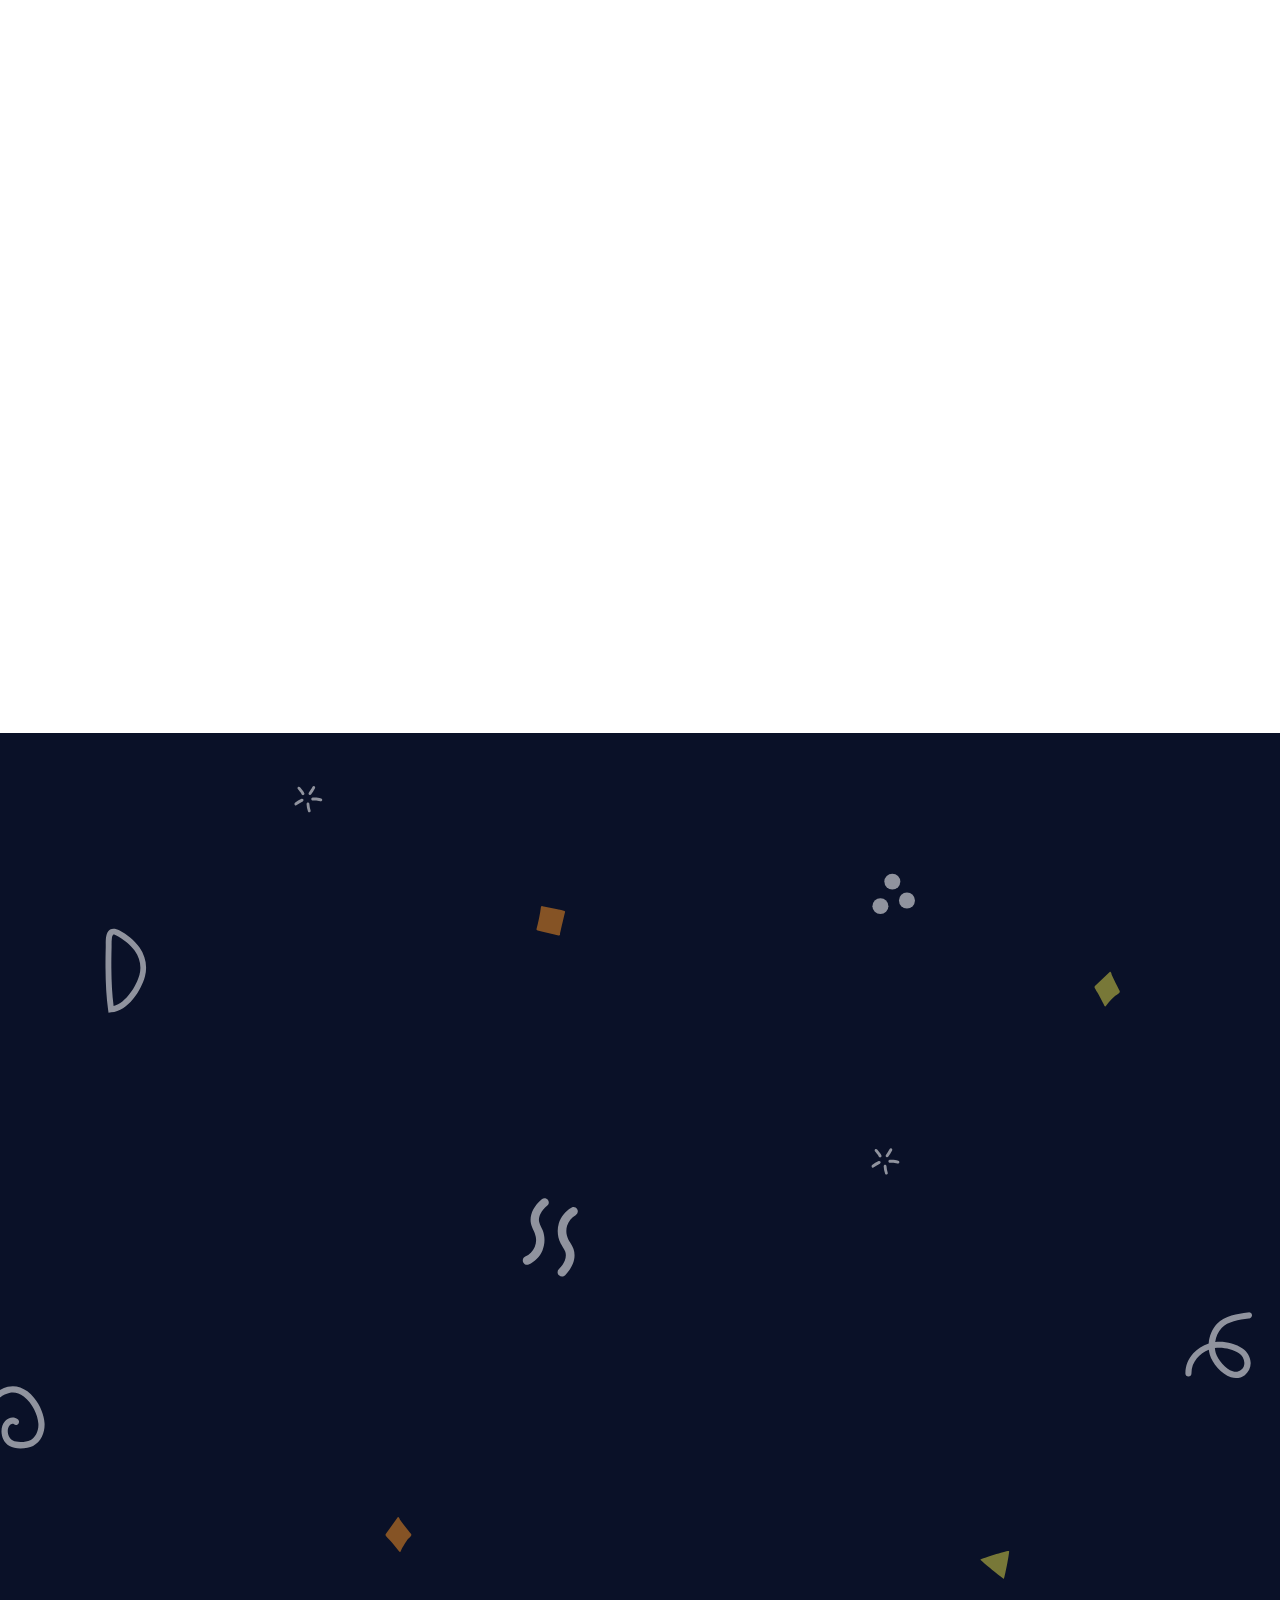
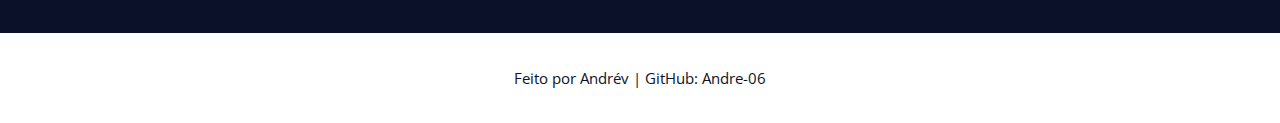
==== commit 6b0f902e: "seção 3" ====
--- a/introducao-web/projeto-landing-page/index.html
+++ b/introducao-web/projeto-landing-page/index.html
@@ -14,7 +14,8 @@
     <link rel="stylesheet" href="assets/css/media-querys.css">
     <link rel="preconnect" href="https://fonts.googleapis.com">
     <link rel="preconnect" href="https://fonts.gstatic.com" crossorigin>
-    <link href="https://fonts.googleapis.com/css2?family=Montserrat:wght@900&family=Open+Sans:ital,wght@0,400;0,700;1,400&display=swap" rel="stylesheet">
+    <link href="https://fonts.googleapis.com/css2?family=Montserrat:wght@900&family=Open+Sans:ital,wght@0,400;0,700;1,400&display=swap"
+          rel="stylesheet">
 </head>
 <body>
     <header class="main-header">
@@ -48,23 +49,46 @@
     </header>
     <div class="sections">
         <section id="home" class="section">
-            <div class="main-content">
-                <div class="grid-text-image">
+            <div class="main-content grid-text-image">
                     <div class="title-text-div">
                         <h1>
                             January brings us Firefox 85
                         </h1>
                         <p>
-                            To wrap up January, we are proud to bring you the release of Firefox 85. In this version we are bringing you support for the :focus-visible pseudo-class in CSS and associated devtools, and the complete removal of Flash support from Firefox.
+                            To wrap up January, we are proud to bring you the </p>
+                        <p>release of Firefox 85. In this version we are bringing you support for the :focus-visible
+                            pseudo-class in CSS and associated devtools, and the complete removal of Flash support from
+                            Firefox.
                         </p>
                     </div>
                     <div class="img-div">
                         <img src="assets/img/javascript.svg" alt="Logo HTML, CSS e JS.">
                     </div>
-                </div>
             </div>
         </section>
-        <section id="intro"></section>
+        <section id="intro">
+            <div class="main-content center-title-text">
+                <h1>news coverage and some
+                    surprises</h1>
+                <p>
+                    The release of Apple Silicon-based Macs at the end of last year generated a flurry of news coverage
+                    and some surprises at the machine’s
+                    performance. This post details some background information on the experience of porting Firefox to
+                    run natively on these CPUs.
+                </p>
+                <p>
+                    We’ll start with some background on the Mac transition and give an overview of Firefox internals
+                    that needed to know about the new architecture, before moving on to the concept of Universal
+                    Binaries.
+                </p>
+                <p>
+                    We’ll then explain how DRM/EME works on the new platform, talk about our experience with macOS Big
+                    Sur, and discuss various updater problems we had to deal with. We’ll conclude with the release and
+                    an overview of various other improvements that are in the pipeline.
+                </p>
+
+            </div>
+        </section>
 
         <section id="grid-one"></section>
 
--- a/introducao-web/projeto-landing-page/assets/css/variables.css
+++ b/introducao-web/projeto-landing-page/assets/css/variables.css
@@ -1,6 +1,7 @@
 :root {
     --primary-color: #0A1128;
-    --white: #FFFFFF;
+    --white: #FFF;
+    --black: #000;
     --light-gray-color: #EEE;
     --menu-height: 6.5rem;
 }
--- a/introducao-web/projeto-landing-page/assets/css/elements.css
+++ b/introducao-web/projeto-landing-page/assets/css/elements.css
@@ -21,6 +21,8 @@
 h1 {
     font-size: 6rem;
     text-transform: uppercase;
+    margin-bottom: 5rem;
+    line-height: 1.2;
 }
 
 h2{
@@ -51,4 +53,6 @@
 p {
     font-size: 2rem;
     line-height: 1.5;
+    margin-bottom: 5rem;
 }
+
--- a/introducao-web/projeto-landing-page/assets/css/classes.css
+++ b/introducao-web/projeto-landing-page/assets/css/classes.css
@@ -27,12 +27,13 @@
     align-items: center;
 }
 
-.title-text-div h1 {
-    margin-bottom: 5rem;
-}
-
 .img-div img {
     max-width: 100%;
     height: auto;
     display: block;
+}
+
+.center-title-text {
+    text-align: center;
+    max-width: 40%;
 }--- a/introducao-web/projeto-landing-page/assets/css/sections.css
+++ b/introducao-web/projeto-landing-page/assets/css/sections.css
@@ -5,6 +5,11 @@
     color: var(--white);
     min-height: 100vh;
     padding-top: 6.5rem;
+
+    ::selection{
+        color: var(--black);
+        background-color: var(--white);
+    }
 }
 
 .sections section:nth-child(2n) {
@@ -12,6 +17,11 @@
     color: var(--primary-color);
     min-height: 100vh;
     padding-top: 6.5rem;
+
+    ::selection{
+        color: var(--white);
+        background-color: var(--black);
+    }
 }
 
 #home .img-div {
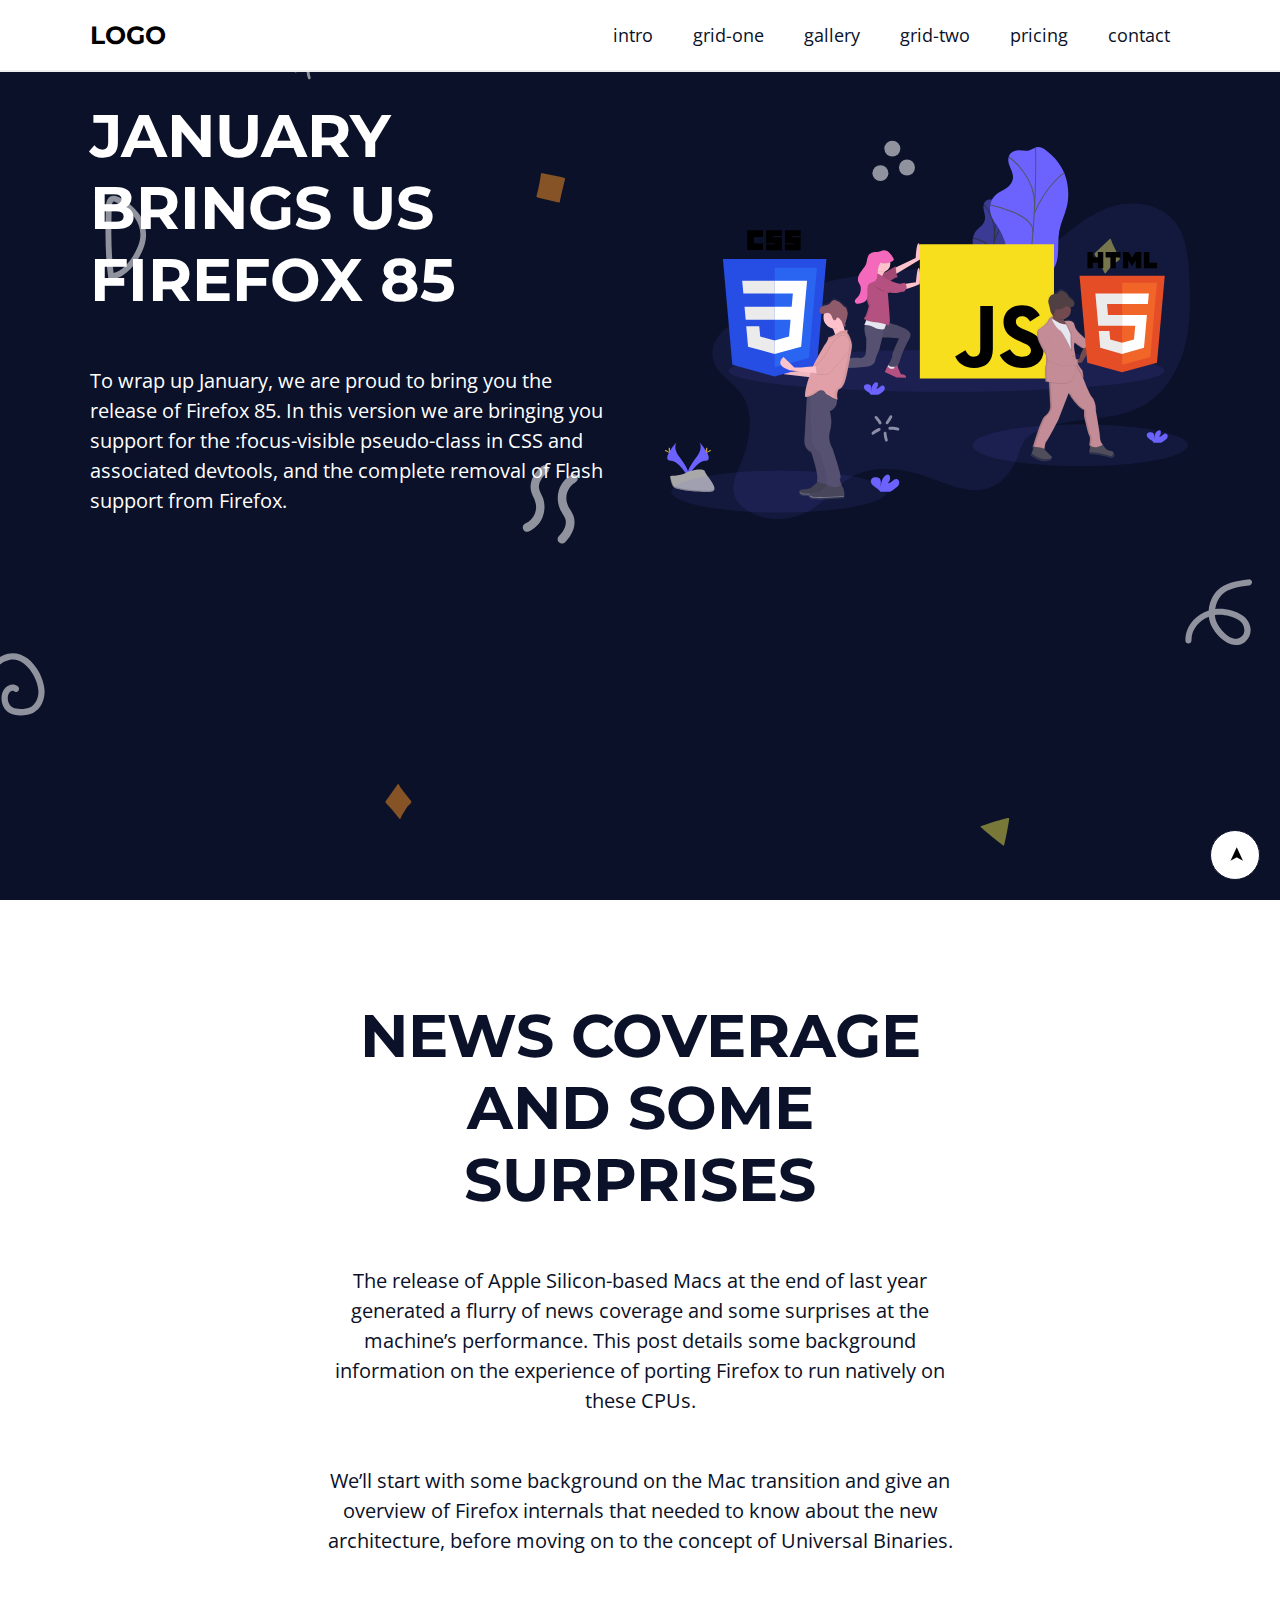
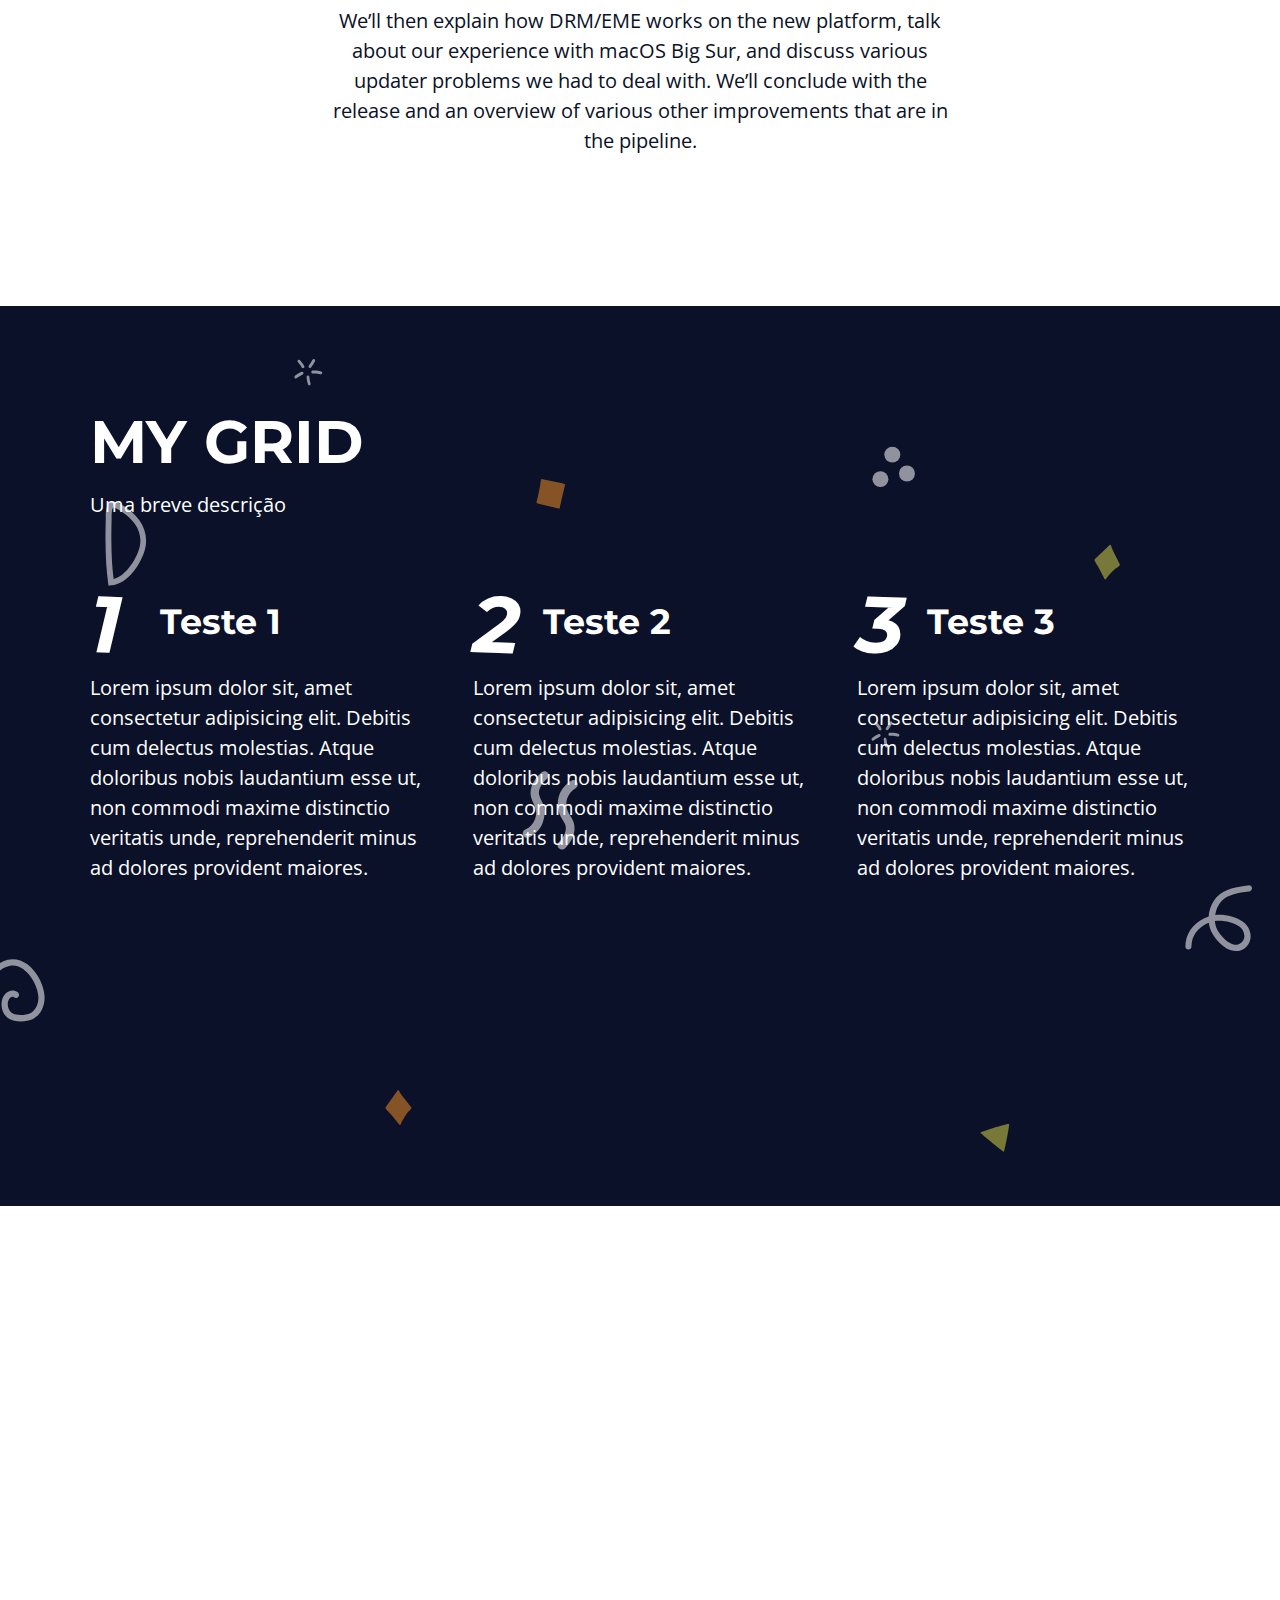
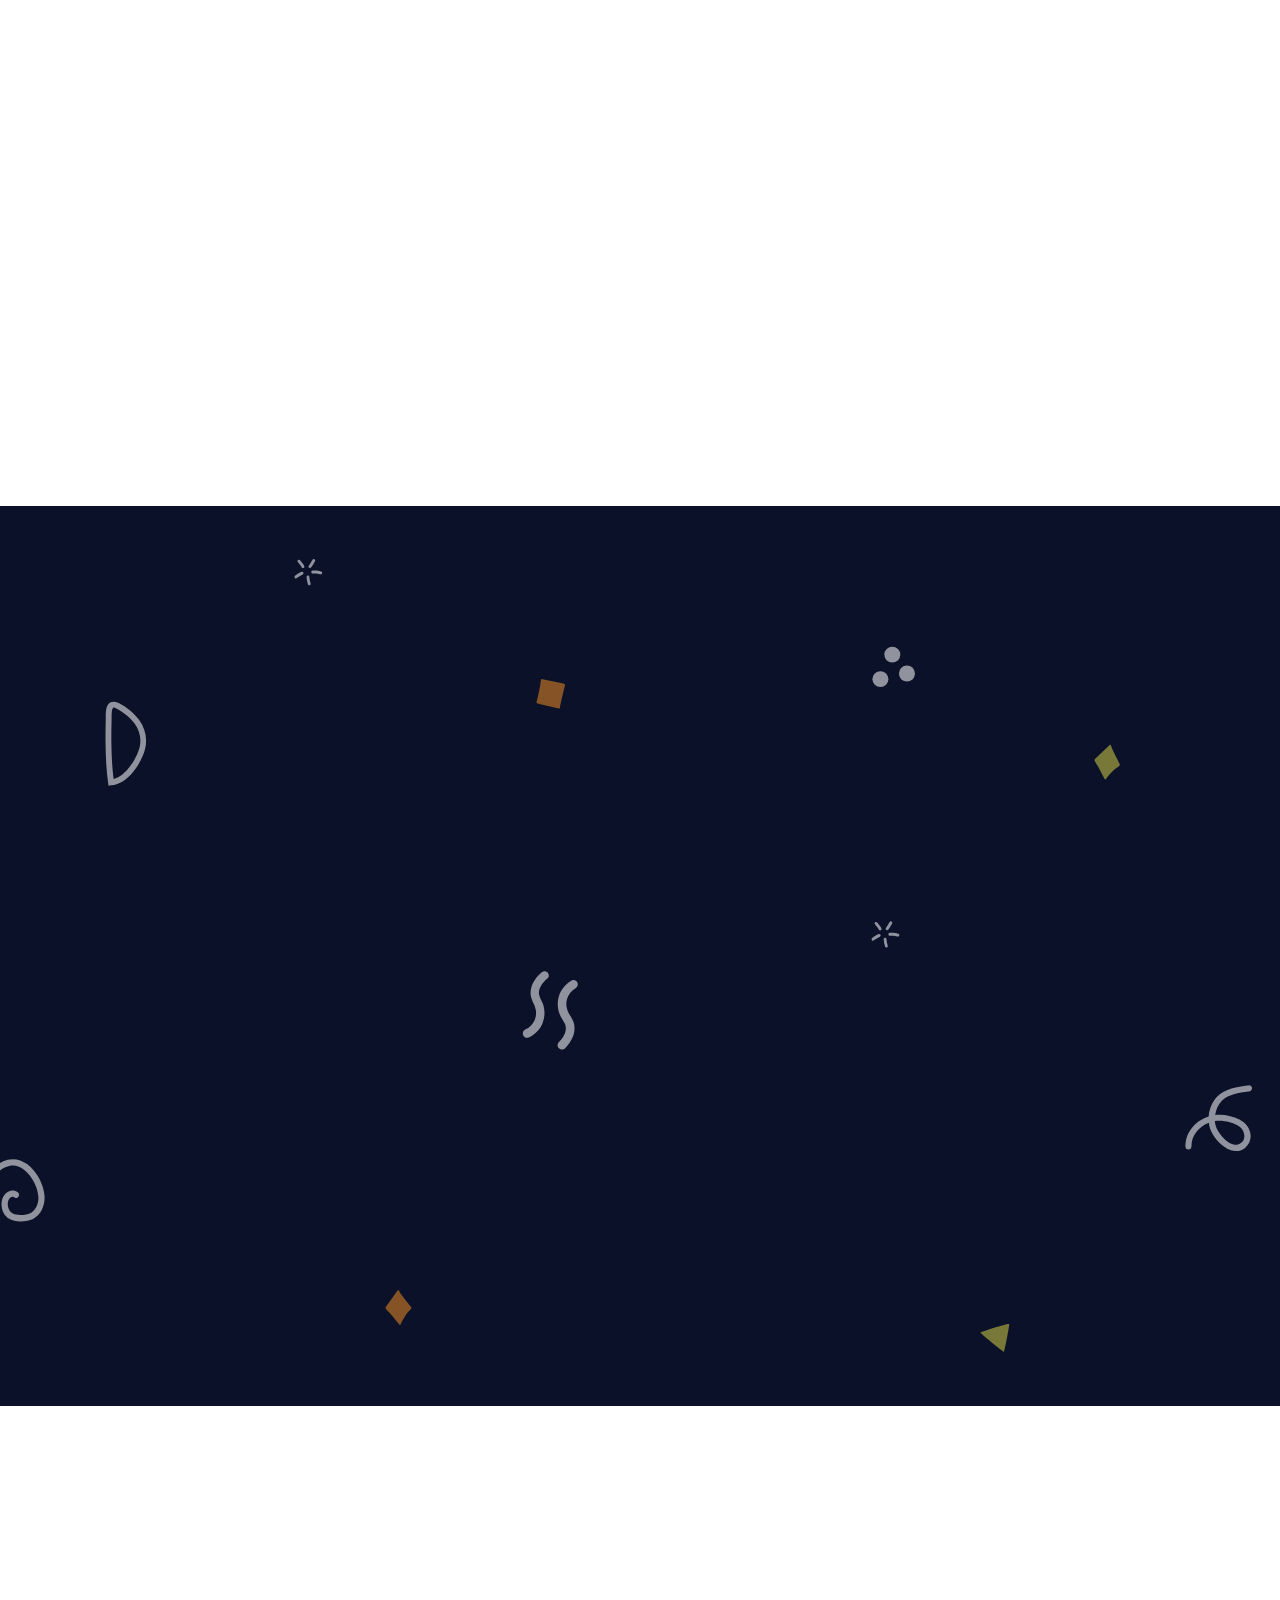
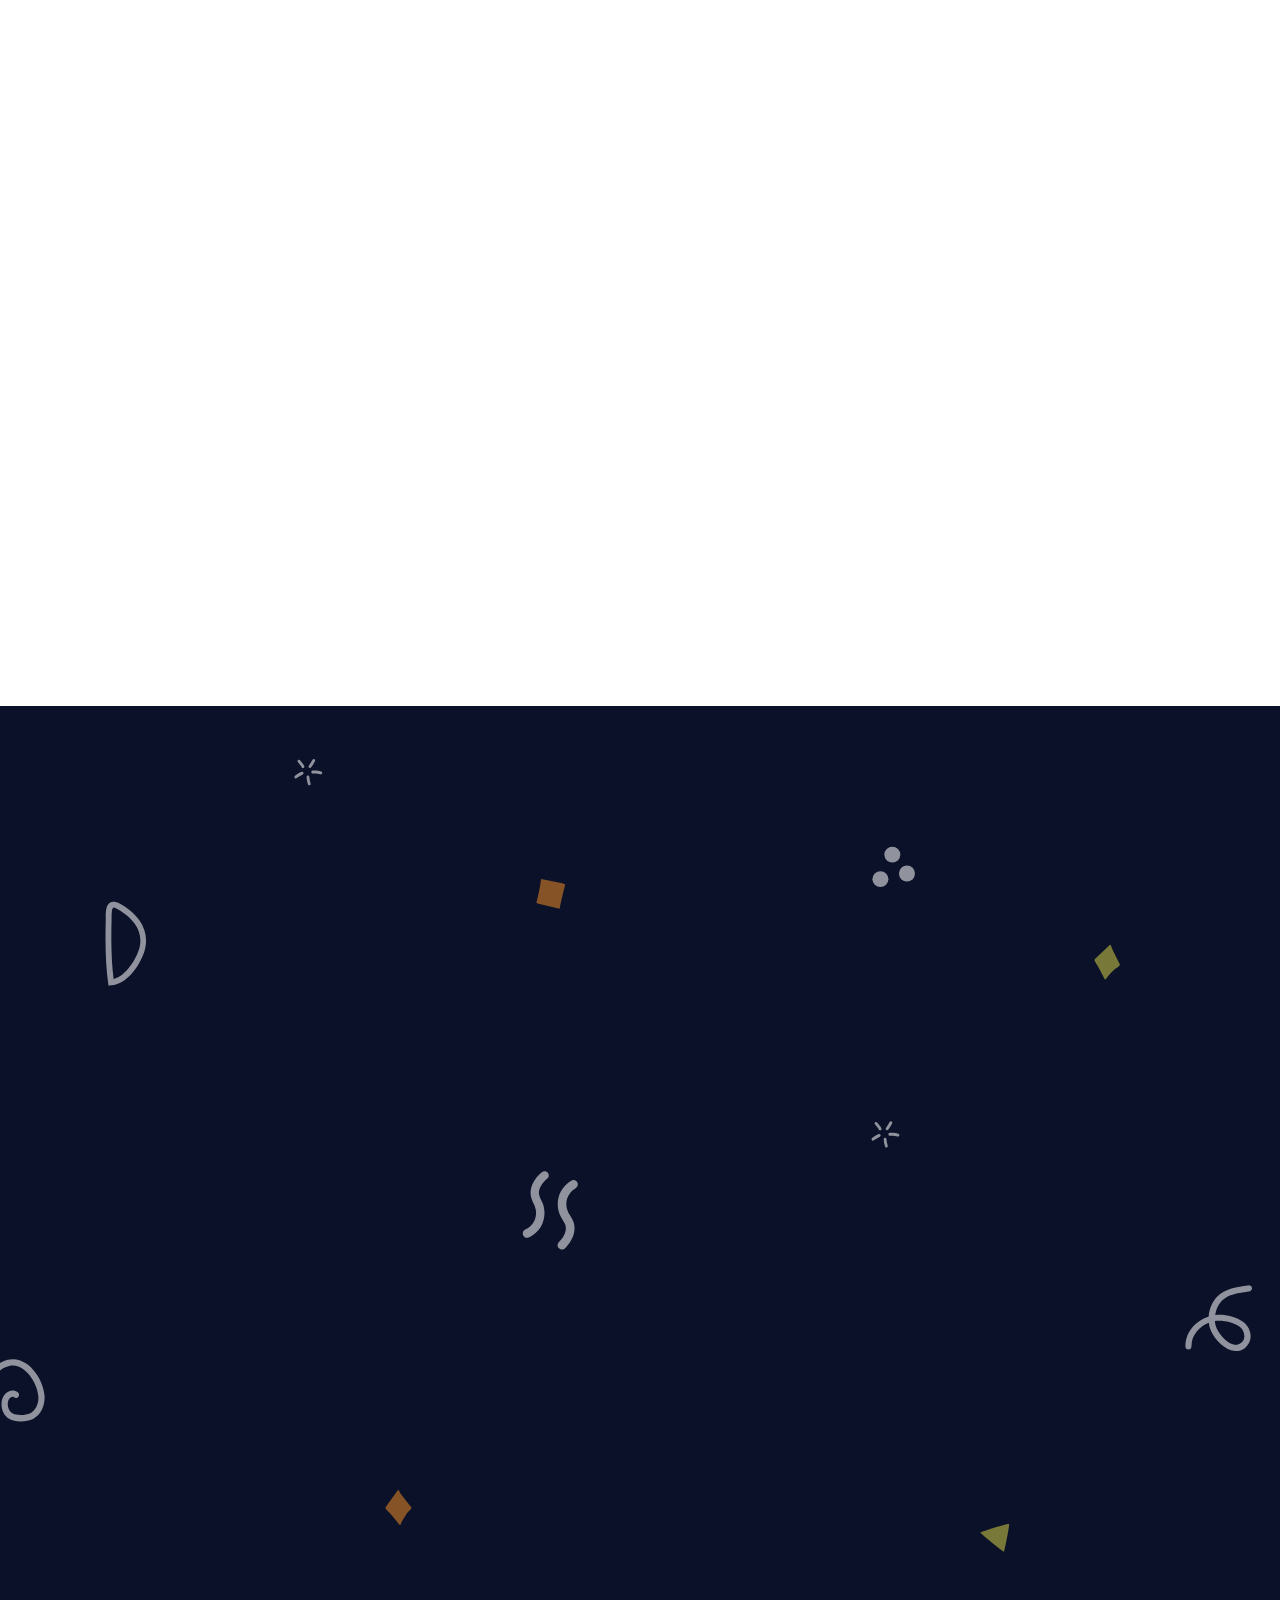
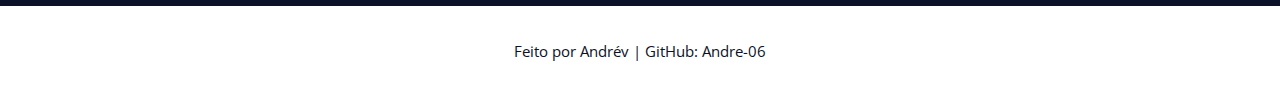
==== commit 48242acd: "seção 4, grids" ====
--- a/introducao-web/projeto-landing-page/index.html
+++ b/introducao-web/projeto-landing-page/index.html
@@ -55,8 +55,8 @@
                             January brings us Firefox 85
                         </h1>
                         <p>
-                            To wrap up January, we are proud to bring you the </p>
-                        <p>release of Firefox 85. In this version we are bringing you support for the :focus-visible
+                            To wrap up January, we are proud to bring you the release of Firefox 85. In this version we
+                            are bringing you support for the :focus-visible
                             pseudo-class in CSS and associated devtools, and the complete removal of Flash support from
                             Firefox.
                         </p>
@@ -90,7 +90,48 @@
             </div>
         </section>
 
-        <section id="grid-one"></section>
+        <section id="grid-one">
+            <div class="main-content">
+                <header>
+                    <h1>my grid</h1>
+                    <p>Uma breve descrição</p>
+                </header>
+                <div class="grid-template">
+                    <div class="grid-content-tile-text">
+                        <header class="grid-template-header">
+                            <h6>Teste 1</h6>
+                        </header>
+                        <p>
+                            Lorem ipsum dolor sit, amet consectetur adipisicing elit. Debitis cum delectus molestias. Atque
+                            doloribus nobis laudantium esse ut, non commodi maxime distinctio veritatis unde, reprehenderit
+                            minus ad dolores provident maiores.
+                        </p>
+                    </div>
+
+                    <div class="grid-content-tile-text">
+                        <header class="grid-template-header">
+                            <h6>Teste 2</h6>
+                        </header>
+                        <p>
+                            Lorem ipsum dolor sit, amet consectetur adipisicing elit. Debitis cum delectus molestias. Atque
+                            doloribus nobis laudantium esse ut, non commodi maxime distinctio veritatis unde, reprehenderit
+                            minus ad dolores provident maiores.
+                        </p>
+                    </div>
+
+                    <div class="grid-content-tile-text">
+                        <header class="grid-template-header">
+                            <h6>Teste 3</h6>
+                        </header>
+                        <p>
+                            Lorem ipsum dolor sit, amet consectetur adipisicing elit. Debitis cum delectus molestias. Atque
+                            doloribus nobis laudantium esse ut, non commodi maxime distinctio veritatis unde, reprehenderit
+                            minus ad dolores provident maiores.
+                        </p>
+                    </div>
+                </div>
+            </div>
+        </section>
 
         <section id="gallery"></section>
 
@@ -105,6 +146,6 @@
         <a href="https://github.com/Andre-06/estudos-js-udemy">Feito por Andrév | GitHub: Andre-06</a>
     </footer>
 
-    <a href="#" class="circle"></a>
+    <a href="#" class="back-to-top">➤</a>
 </body>
 </html>--- a/introducao-web/projeto-landing-page/assets/css/variables.css
+++ b/introducao-web/projeto-landing-page/assets/css/variables.css
@@ -4,4 +4,5 @@
     --black: #000;
     --light-gray-color: #EEE;
     --menu-height: 6.5rem;
+    --gap: 5rem
 }
--- a/introducao-web/projeto-landing-page/assets/css/elements.css
+++ b/introducao-web/projeto-landing-page/assets/css/elements.css
@@ -56,3 +56,11 @@
     margin-bottom: 5rem;
 }
 
+div {
+    min-height: 100%;
+}
+
+section {
+    position: relative;
+}
+
--- a/introducao-web/projeto-landing-page/assets/css/classes.css
+++ b/introducao-web/projeto-landing-page/assets/css/classes.css
@@ -1,30 +1,29 @@
 .main-content {
-    max-width: 1200px;
+    max-width: 120rem;
     margin: 0 auto;
-}
-
-.section {
-    padding: 0 5rem;
+    padding: 10rem var(--gap);
 }
 
 .grid-text-image {
     display: grid;
-    grid-template-columns: 1fr 2fr;
+    grid-template-columns: 1fr 1fr;
     grid-template-rows: 1fr;
     grid-template-areas:
         'text-content img'
     ;
-
-    align-items: center;
-    justify-items: center;
-
-    min-height: calc(100vh - var(--menu-height));
+    grid-gap: var(--gap);
 }
 
 .title-text-div {
     display: flex;
-    flex-direction: column;
+    flex-flow: column wrap;
     align-items: center;
+}
+
+.img-div {
+    display: flex;
+    align-items: center;
+    justify-items: center;
 }
 
 .img-div img {
@@ -35,5 +34,41 @@
 
 .center-title-text {
     text-align: center;
-    max-width: 40%;
+    max-width: 74rem;
+    margin: 0 auto;
+    display: flex;
+    flex-direction: column;
+    align-items: center;
+
+}
+
+.grid-template {
+    display: grid;
+    grid-gap: var(--gap);
+    grid-template-columns: repeat(auto-fill, minmax(25rem, 1fr));
+
+    counter-reset: grid-counter;
+}
+
+.grid-template-header {
+    position: relative;
+    padding: 3rem;
+}
+
+.grid-template-header h6 {
+    padding-left: 4rem;
+}
+
+.grid-template-header h6::before {
+    counter-increment: grid-counter;
+    content: counter(grid-counter);
+
+    position: absolute;
+    font-size: 8rem;
+    font-style: italic;
+
+    left: 0;
+    bottom: 0;
+
+    rotate: 2deg;
 }--- a/introducao-web/projeto-landing-page/assets/css/menu.css
+++ b/introducao-web/projeto-landing-page/assets/css/menu.css
@@ -1,8 +1,7 @@
 .main-header {
-    height: 6.5rem;
+    min-height: 6.5rem;
     width: 100%;
 
-    padding: 2rem 5rem 1rem;
 
     position: fixed;
     top: 0;
@@ -11,13 +10,16 @@
     background-color: white;
     border-bottom: var(--light-gray-color) solid .2rem;
 
-    display: block;
+    z-index: 1;
 }
 
 .heading {
     display: flex;
     align-items: center;
     justify-content: space-between;
+
+    padding-top: 2rem;
+    padding-bottom: 1rem;
 }
 
 .heading h6{
--- a/introducao-web/projeto-landing-page/assets/css/sections.css
+++ b/introducao-web/projeto-landing-page/assets/css/sections.css
@@ -4,7 +4,6 @@
     background-position: center center;
     color: var(--white);
     min-height: 100vh;
-    padding-top: 6.5rem;
 
     ::selection{
         color: var(--black);
@@ -16,7 +15,6 @@
     background-color: white;
     color: var(--primary-color);
     min-height: 100vh;
-    padding-top: 6.5rem;
 
     ::selection{
         color: var(--white);
@@ -32,3 +30,9 @@
     grid-area: text-content;
 }
 
+#grid-one .main-content header h1 {
+    margin-bottom: 1.2rem;
+}
+
+#grid-one .main-content
+
--- a/introducao-web/projeto-landing-page/assets/css/footer.css
+++ b/introducao-web/projeto-landing-page/assets/css/footer.css
@@ -12,7 +12,7 @@
     text-decoration: none;
 }
 
-.circle {
+.back-to-top {
     border-radius: 50%;
     border: var(--primary-color) solid .1rem;
     width: 5rem;
@@ -23,4 +23,12 @@
     position: fixed;
     bottom: 2rem;
     right: 2rem;
+
+    display: flex;
+    justify-content: center;
+    align-items: center;
+
+    font-size: 2rem;
+    
+    rotate: -90deg;
 }
--- a/introducao-web/projeto-landing-page/assets/css/media-querys.css
+++ b/introducao-web/projeto-landing-page/assets/css/media-querys.css
@@ -1,16 +1,16 @@
 @media (max-width:1000px) {
     .grid-text-image {
-        display: grid;
         grid-template-columns: 1fr;
-        grid-template-rows: 1fr 2fr;
+        grid-template-rows: 1fr 1fr;
         grid-template-areas:
         'text-content'
-        'img'
-    ;
+        'img';
+        gap: 0;
+    }
 
-        align-items: center;
+    .img-div {
+        display: flex;
+        align-items: start;
         justify-items: center;
-
-        min-height: calc(100vh - var(--menu-height));
     }
 }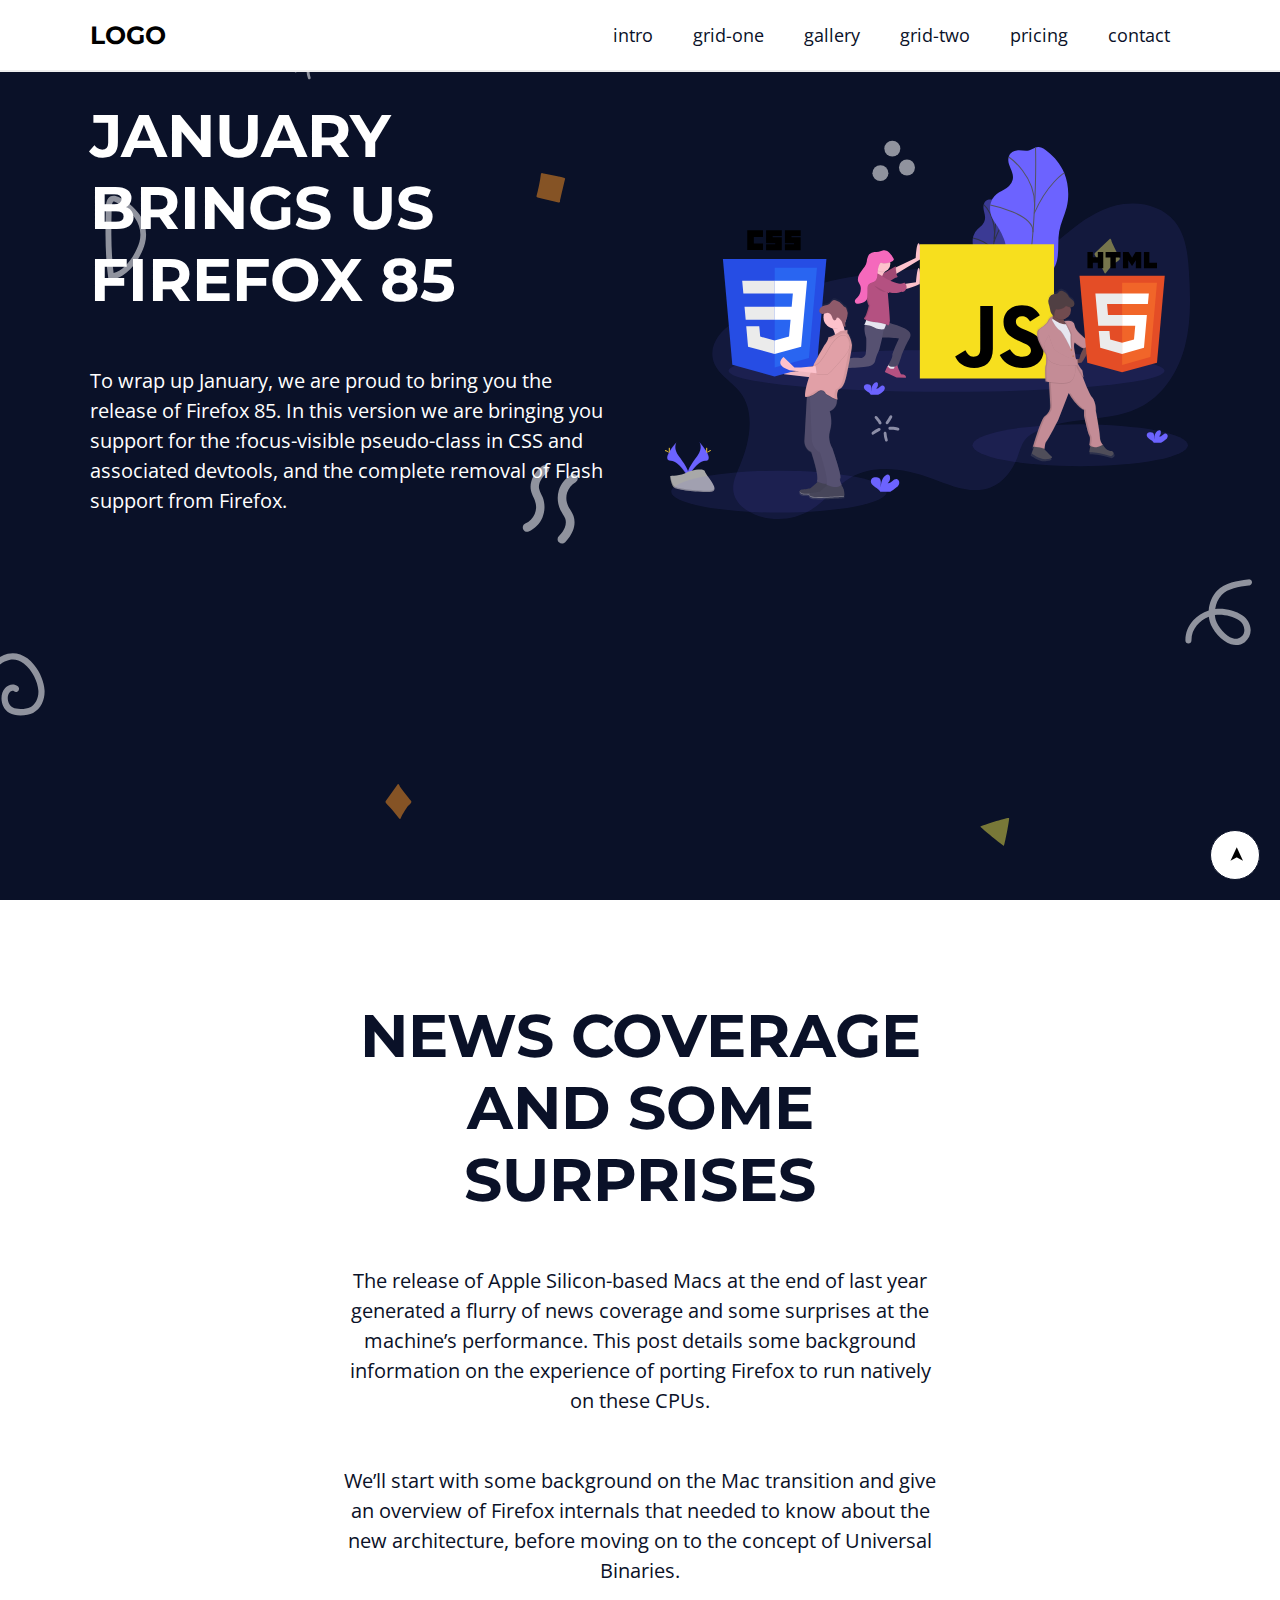
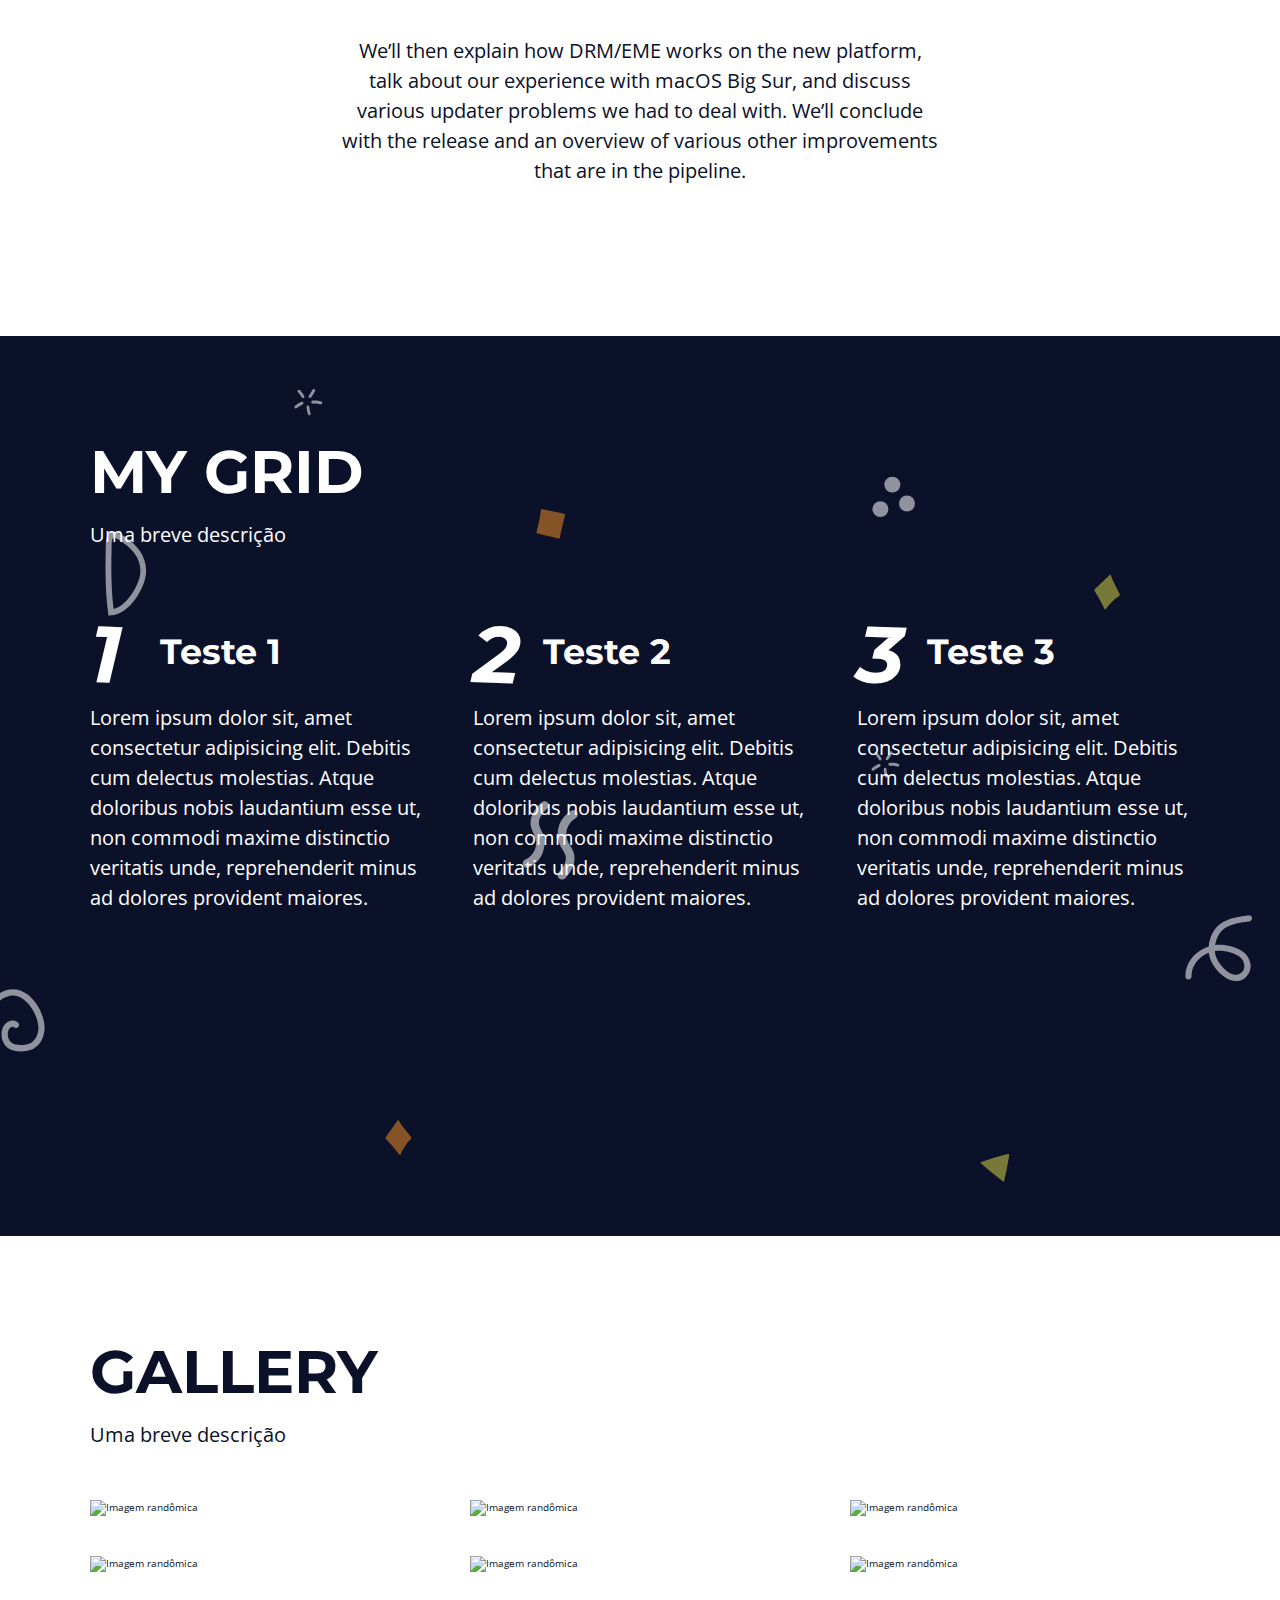
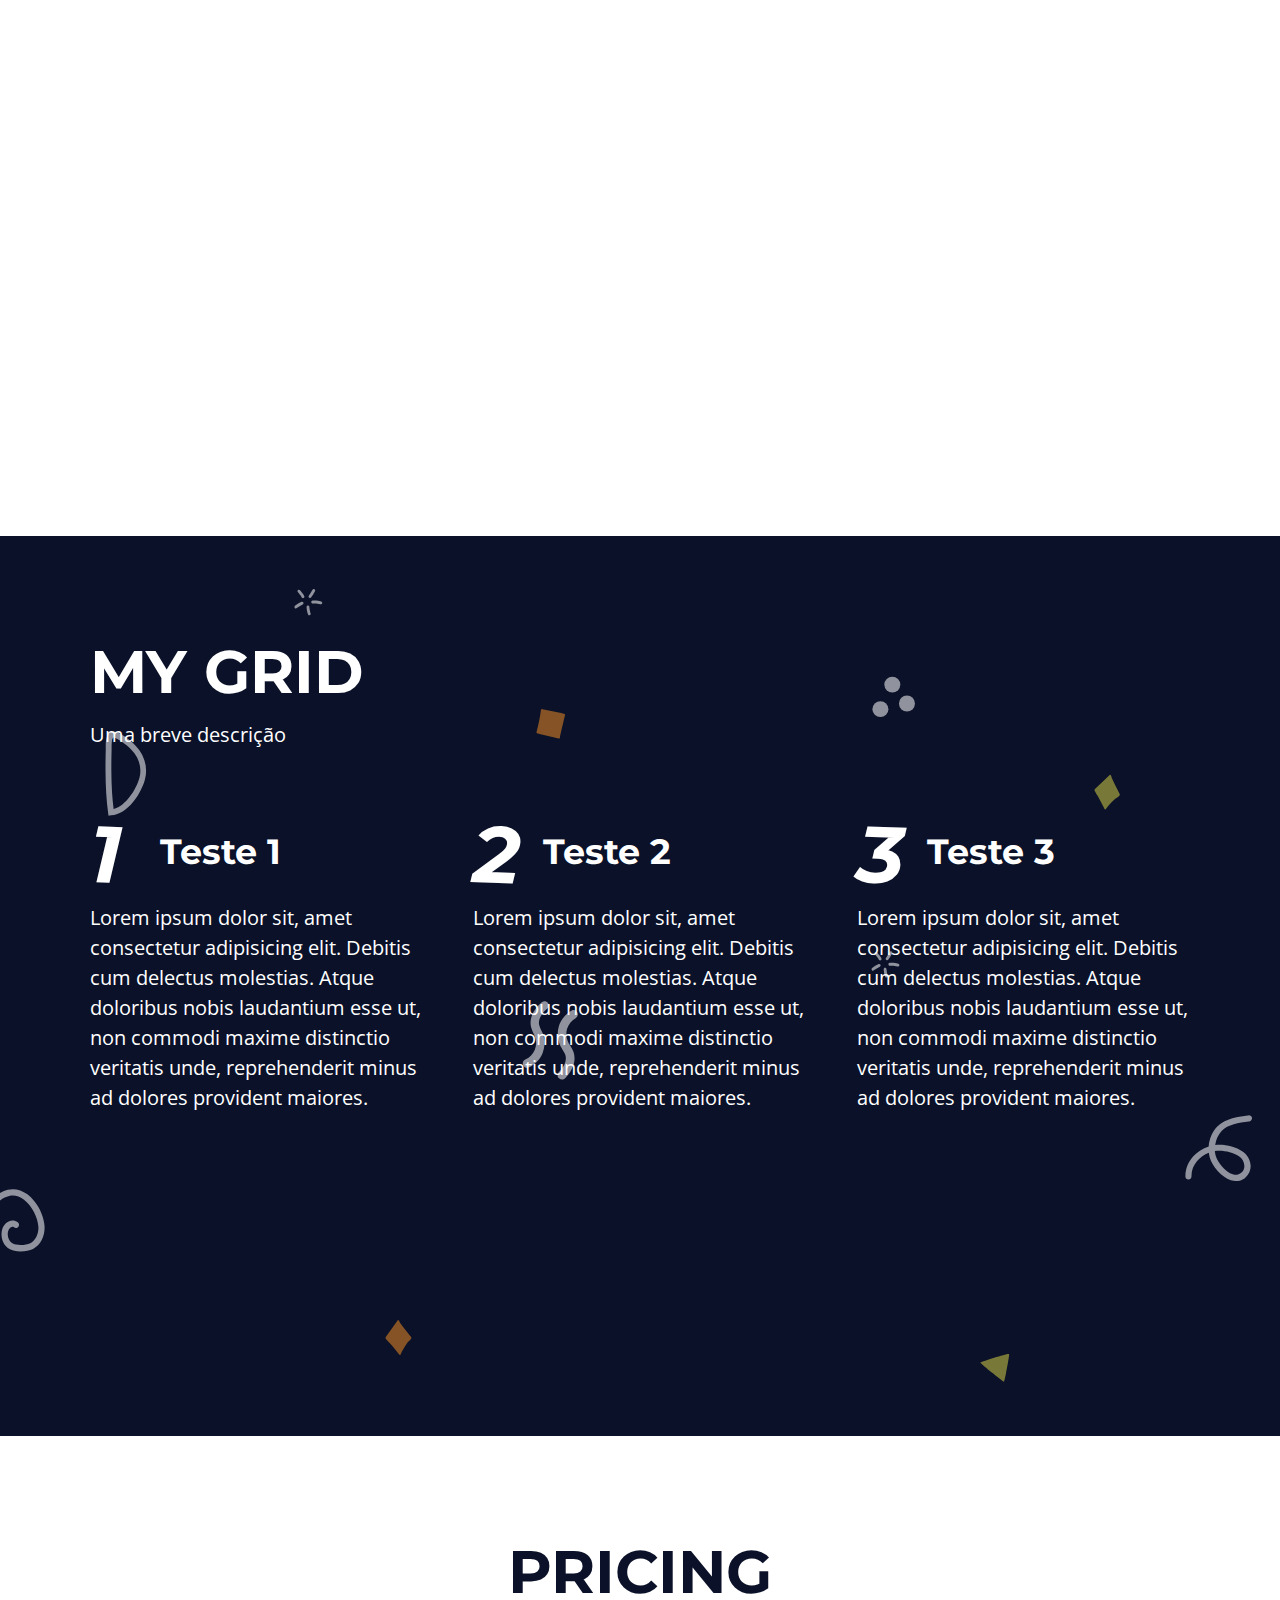
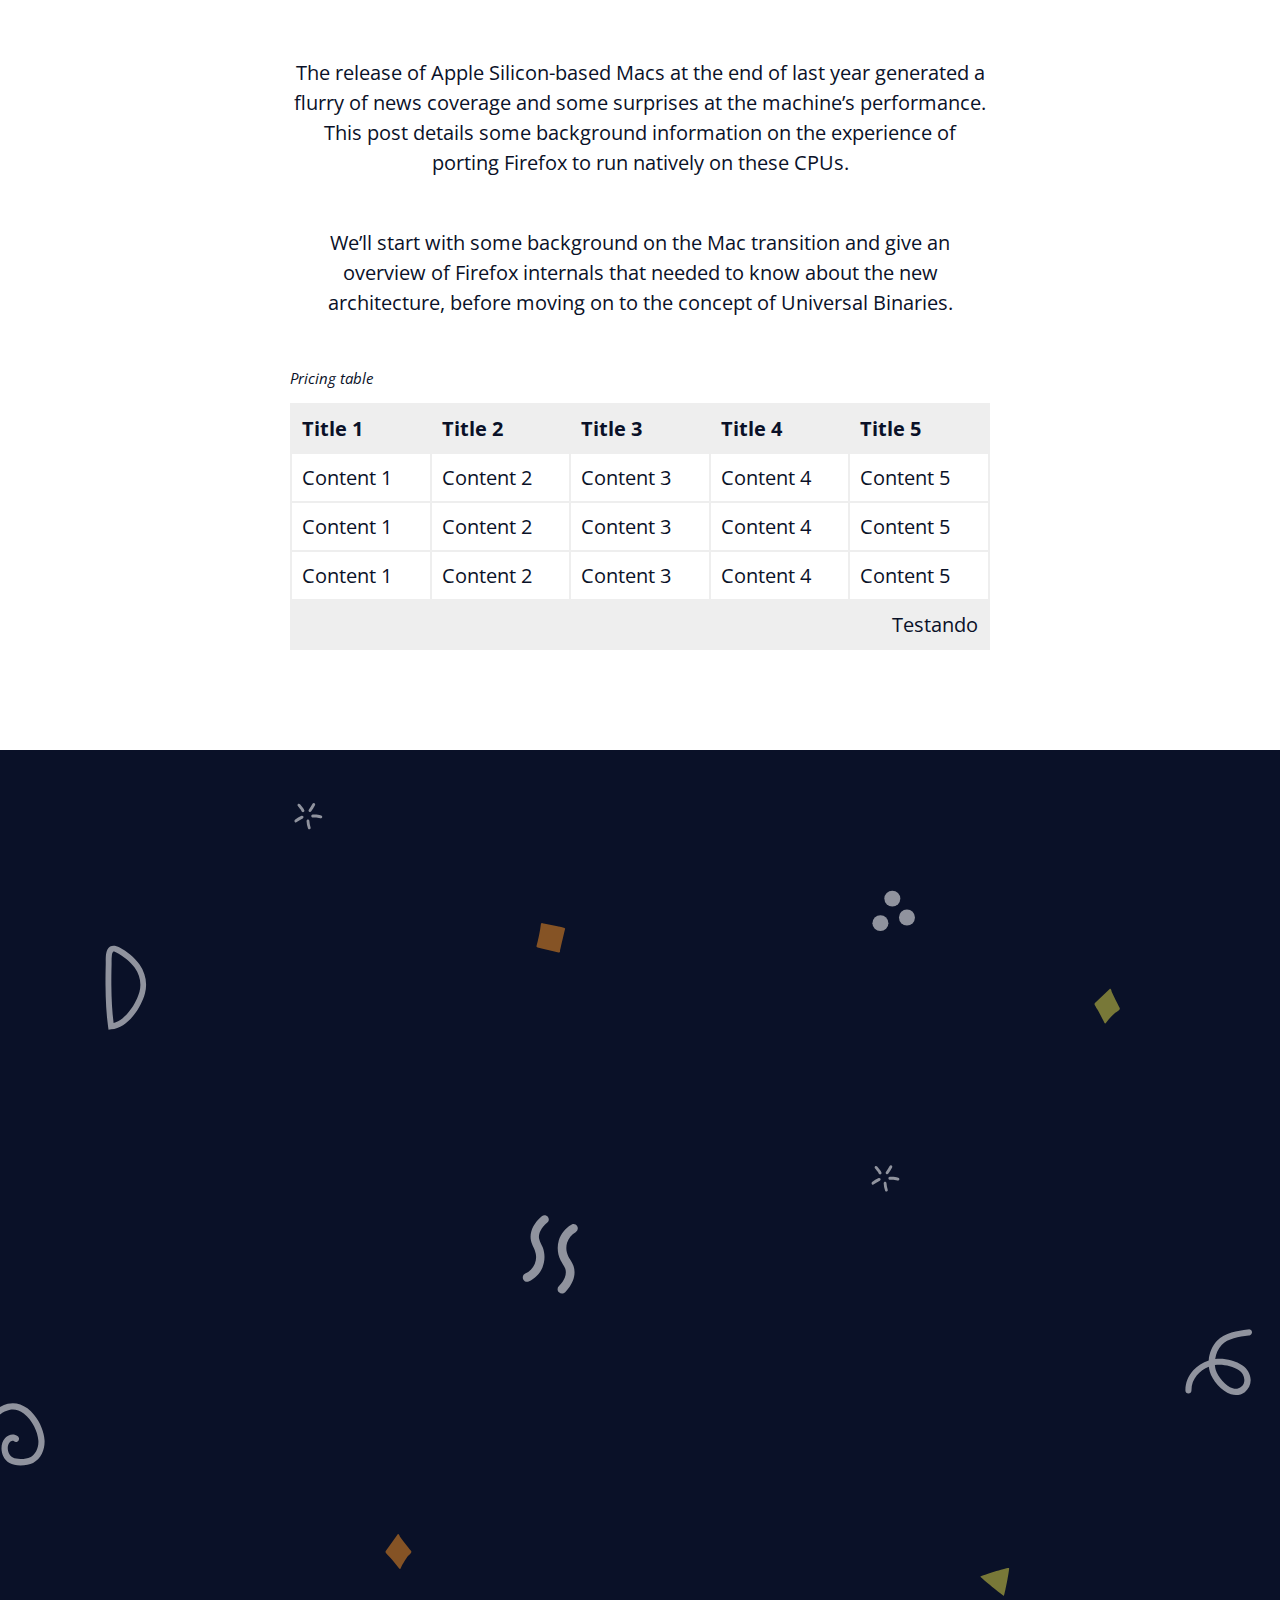
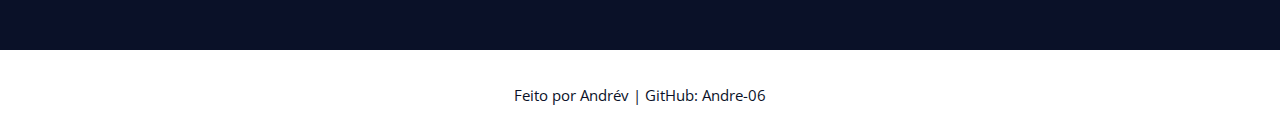
==== commit 75c0cfcc: "gallerys e tables" ====
--- a/introducao-web/projeto-landing-page/index.html
+++ b/introducao-web/projeto-landing-page/index.html
@@ -133,11 +133,139 @@
             </div>
         </section>
 
-        <section id="gallery"></section>
-
-        <section id="grid-two"></section>
-
-        <section id="pricing"></section>
+        <section id="gallery">
+            <div class="main-content">
+                <header>
+                    <h1>gallery</h1>
+                    <p>Uma breve descrição</p>
+                </header>
+                <div class="grid-template">
+                    <div class="img-div">
+                        <img src="http://source.unsplash.com/random/360x360?a=1" alt="Imagem randômica">
+                    </div>
+                    <div class="img-div">
+                        <img src="http://source.unsplash.com/random/360x360?a=2" alt="Imagem randômica">
+                    </div>
+                    <div class="img-div">
+                        <img src="http://source.unsplash.com/random/360x360?a=3" alt="Imagem randômica">
+                    </div>
+                    <div class="img-div">
+                        <img src="http://source.unsplash.com/random/360x360?a=4" alt="Imagem randômica">
+                    </div>
+                    <div class="img-div">
+                        <img src="http://source.unsplash.com/random/360x360?a=5" alt="Imagem randômica">
+                    </div>
+                    <div class="img-div">
+                        <img src="http://source.unsplash.com/random/360x360?a=6" alt="Imagem randômica">
+                    </div>
+                </div>
+            </div>
+        </section>
+
+        <section id="grid-two">
+            <div class="main-content">
+                <header>
+                    <h1>my grid</h1>
+                    <p>Uma breve descrição</p>
+                </header>
+                <div class="grid-template">
+                    <div class="grid-content-tile-text">
+                        <header class="grid-template-header">
+                            <h6>Teste 1</h6>
+                        </header>
+                        <p>
+                            Lorem ipsum dolor sit, amet consectetur adipisicing elit. Debitis cum delectus molestias. Atque
+                            doloribus nobis laudantium esse ut, non commodi maxime distinctio veritatis unde, reprehenderit
+                            minus ad dolores provident maiores.
+                        </p>
+                    </div>
+
+                    <div class="grid-content-tile-text">
+                        <header class="grid-template-header">
+                            <h6>Teste 2</h6>
+                        </header>
+                        <p>
+                            Lorem ipsum dolor sit, amet consectetur adipisicing elit. Debitis cum delectus molestias. Atque
+                            doloribus nobis laudantium esse ut, non commodi maxime distinctio veritatis unde, reprehenderit
+                            minus ad dolores provident maiores.
+                        </p>
+                    </div>
+
+                    <div class="grid-content-tile-text">
+                        <header class="grid-template-header">
+                            <h6>Teste 3</h6>
+                        </header>
+                        <p>
+                            Lorem ipsum dolor sit, amet consectetur adipisicing elit. Debitis cum delectus molestias. Atque
+                            doloribus nobis laudantium esse ut, non commodi maxime distinctio veritatis unde, reprehenderit
+                            minus ad dolores provident maiores.
+                        </p>
+                    </div>
+                </div>
+            </div>
+        </section>
+
+        <section id="pricing">
+            <div class="main-content">
+                <div class="center-title-text">
+                   <h1>pricing</h1>
+                   <p>
+                       The release of Apple Silicon-based Macs at the end of last year generated a flurry of news coverage
+                       and some surprises at the machine’s performance. This post details some background information on
+                       the experience of porting Firefox to run natively on these CPUs.
+                   </p>
+                   <p>
+                       We’ll start with some background on the Mac transition and give an overview of Firefox internals
+                       that needed to know about the new architecture, before moving on to the concept of Universal
+                       Binaries.
+                   </p>
+                </div>
+                <div class="table-view center-title-text">
+                    <table class="pricing-table">
+                        <caption>
+                            Pricing table
+                        </caption>
+                        <thead>
+                            <tr>
+                                <th>Title 1</th>
+                                <th>Title 2</th>
+                                <th>Title 3</th>
+                                <th>Title 4</th>
+                                <th>Title 5</th>
+                            </tr>
+                        </thead>
+                        <tbody>
+                        <tr>
+                            <td>Content 1</td>
+                            <td>Content 2</td>
+                            <td>Content 3</td>
+                            <td>Content 4</td>
+                            <td>Content 5</td>
+                        </tr>
+                        <tr>
+                            <td>Content 1</td>
+                            <td>Content 2</td>
+                            <td>Content 3</td>
+                            <td>Content 4</td>
+                            <td>Content 5</td>
+                        </tr>
+                        <tr>
+                            <td>Content 1</td>
+                            <td>Content 2</td>
+                            <td>Content 3</td>
+                            <td>Content 4</td>
+                            <td>Content 5</td>
+                        </tr>
+                        </tbody>
+                        <tfoot>
+                            <tr>
+                                <td colspan="5">Testando</td>
+                            </tr>
+                        </tfoot>
+                    </table>
+                </div>
+            </div>
+        </section>
 
         <section id="contact"></section>
 
--- a/introducao-web/projeto-landing-page/assets/css/elements.css
+++ b/introducao-web/projeto-landing-page/assets/css/elements.css
@@ -10,7 +10,7 @@
 }
 
 body {
-    min-width: 100vh;
+    min-width: 100%;
     font-family: 'Open Sans', sans-serif;
 }
 
@@ -60,7 +60,23 @@
     min-height: 100%;
 }
 
-section {
-    position: relative;
+table {
+    border-collapse: collapse;
+    width: 100%;
 }
 
+table caption {
+    font-size: 1.5rem;
+    font-style: italic;
+    text-align: left;
+    margin-bottom: 1.5rem   ;
+}
+
+table td,
+table th {
+    border: var(--light-gray-color) solid .2rem;
+    font-size: 2rem;
+    padding: 1rem;
+
+    text-align: left;
+}
--- a/introducao-web/projeto-landing-page/assets/css/classes.css
+++ b/introducao-web/projeto-landing-page/assets/css/classes.css
@@ -2,6 +2,10 @@
     max-width: 120rem;
     margin: 0 auto;
     padding: 10rem var(--gap);
+}
+
+.main-content header h1 {
+    margin-bottom: 1.2rem;
 }
 
 .grid-text-image {
@@ -34,7 +38,7 @@
 
 .center-title-text {
     text-align: center;
-    max-width: 74rem;
+    max-width: 70rem;
     margin: 0 auto;
     display: flex;
     flex-direction: column;
@@ -45,7 +49,7 @@
 .grid-template {
     display: grid;
     grid-gap: var(--gap);
-    grid-template-columns: repeat(auto-fill, minmax(25rem, 1fr));
+    grid-template-columns: 1fr 1fr 1fr;
 
     counter-reset: grid-counter;
 }
@@ -53,6 +57,7 @@
 .grid-template-header {
     position: relative;
     padding: 3rem;
+    white-space: nowrap;
 }
 
 .grid-template-header h6 {
@@ -71,4 +76,21 @@
     bottom: 0;
 
     rotate: 2deg;
+}
+
+.table-view {
+    overflow-x: auto;
+}
+
+.pricing-table {
+    min-width: 56.8rem;
+}
+
+.pricing-table th {
+    background-color: var(--light-gray-color);
+}
+
+.pricing-table tfoot td {
+    background-color: var(--light-gray-color);
+    text-align: right;
 }--- a/introducao-web/projeto-landing-page/assets/css/menu.css
+++ b/introducao-web/projeto-landing-page/assets/css/menu.css
@@ -20,6 +20,9 @@
 
     padding-top: 2rem;
     padding-bottom: 1rem;
+
+    overflow-x: auto;
+
 }
 
 .heading h6{
@@ -37,6 +40,9 @@
 .navigation{
     display: flex;
     justify-content: center;
+    overflow-x: auto;
+
+    white-space: nowrap;
 }
 
 .navigation li{
@@ -55,6 +61,8 @@
 
     text-decoration: none;
     color: var(--primary-color);
+
+    text-wrap: none;
 }
 
 .navigation li a:hover{
--- a/introducao-web/projeto-landing-page/assets/css/sections.css
+++ b/introducao-web/projeto-landing-page/assets/css/sections.css
@@ -1,9 +1,13 @@
+.sections section {
+    min-height: 100vh;
+    position: relative;
+}
+
 .sections section:nth-child(2n - 1) {
     background-image: url("../img/main-bg.svg");
     background-size: cover;
     background-position: center center;
     color: var(--white);
-    min-height: 100vh;
 
     ::selection{
         color: var(--black);
@@ -14,7 +18,6 @@
 .sections section:nth-child(2n) {
     background-color: white;
     color: var(--primary-color);
-    min-height: 100vh;
 
     ::selection{
         color: var(--white);
@@ -30,9 +33,26 @@
     grid-area: text-content;
 }
 
-#grid-one .main-content header h1 {
-    margin-bottom: 1.2rem;
+#gallery .grid-template{
+    grid-gap: 4rem;
 }
 
-#grid-one .main-content
+#gallery .grid-template .img-div {
+    max-height: 36rem;
+    max-width: 36rem;
+    overflow: hidden;
+    transition: all 300ms ease-in-out;
+}
 
+#gallery .grid-template .img-div img {
+    transition: all 300ms ease-in-out;
+}
+
+#gallery .grid-template .img-div img:hover{
+    transform: scale(1.2) rotate(10deg);
+}
+
+#gallery .grid-template .img-div:hover{
+    transform: scale(0.95);
+    border-radius: 2rem;
+}--- a/introducao-web/projeto-landing-page/assets/css/media-querys.css
+++ b/introducao-web/projeto-landing-page/assets/css/media-querys.css
@@ -1,16 +1,15 @@
 @media (max-width:1000px) {
     .grid-text-image {
-        grid-template-columns: 1fr;
-        grid-template-rows: 1fr 1fr;
-        grid-template-areas:
-        'text-content'
-        'img';
-        gap: 0;
+        display: flex;
+        flex-flow: column nowrap;
+    }
+}
+
+@media (max-width: 860px) {
+    .grid-template {
+        display: flex;
+        flex-flow: column nowrap;
+        align-items: center;
     }
 
-    .img-div {
-        display: flex;
-        align-items: start;
-        justify-items: center;
-    }
 }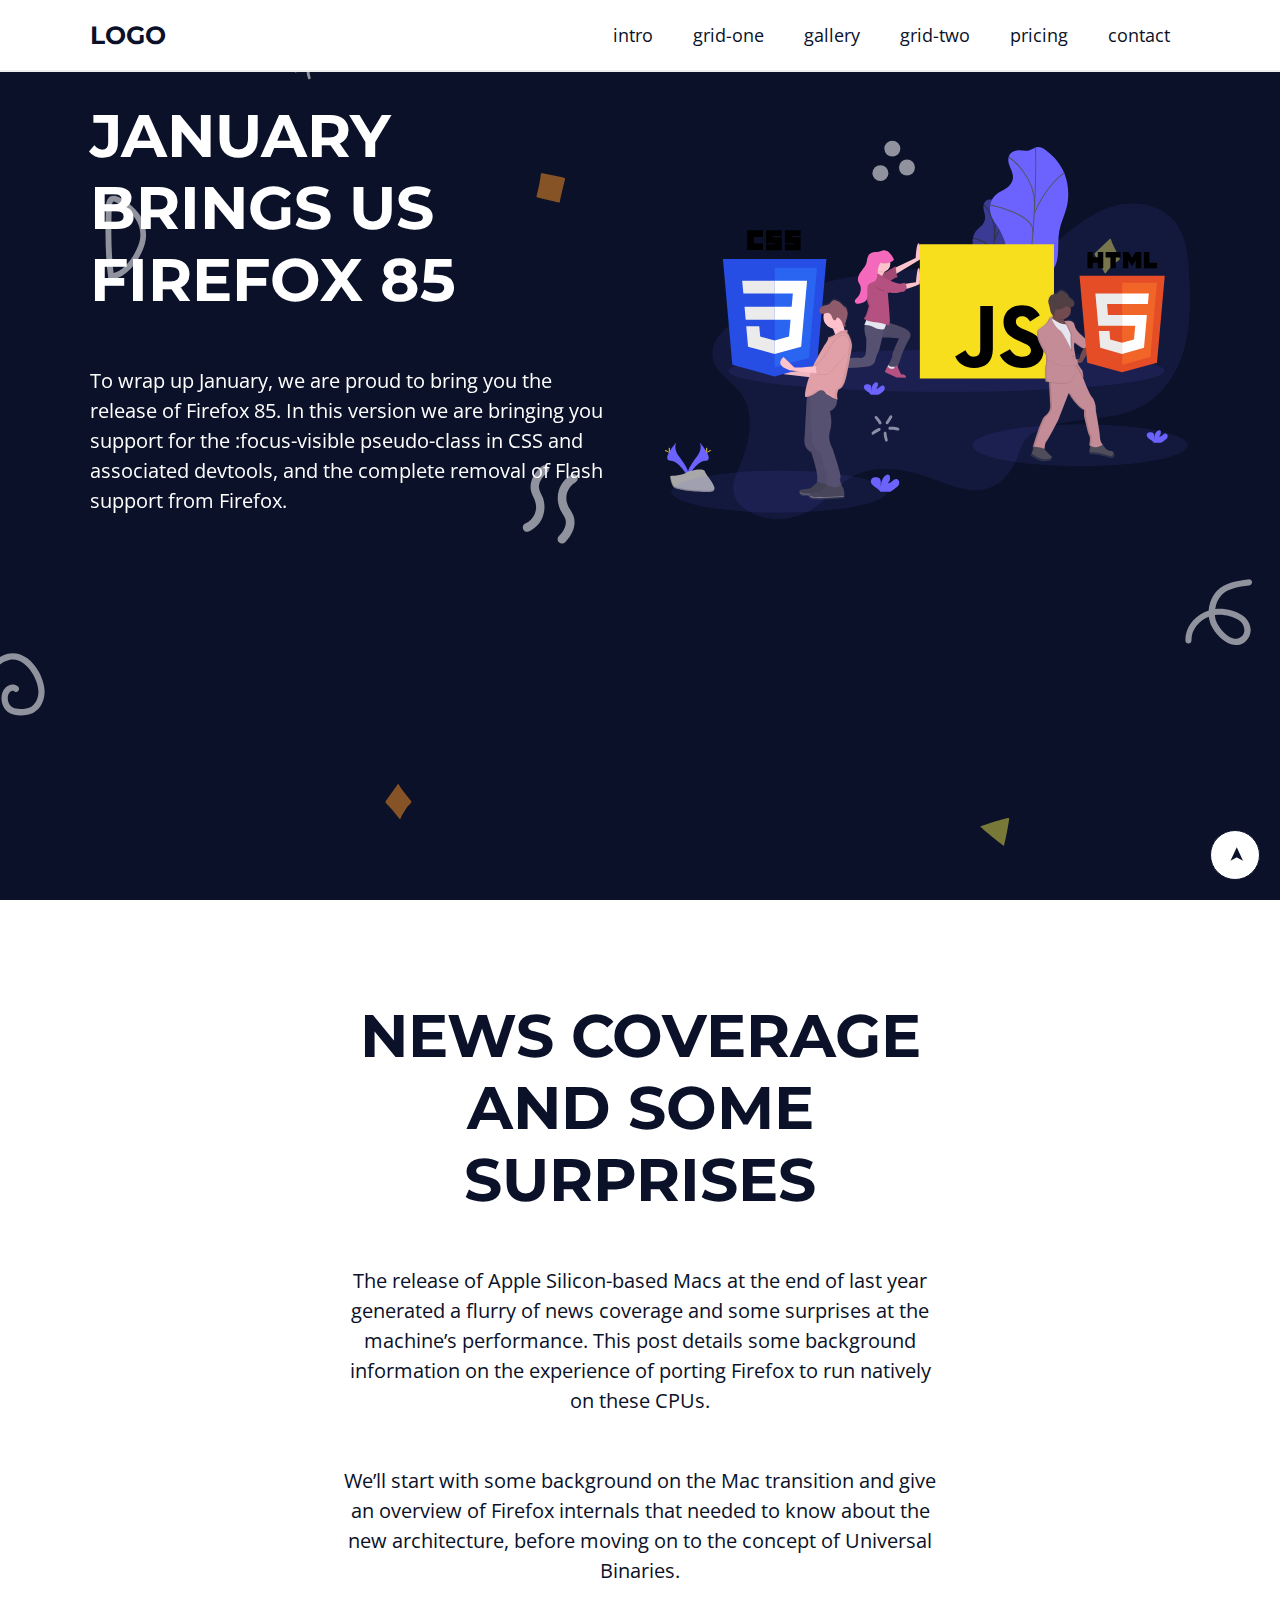
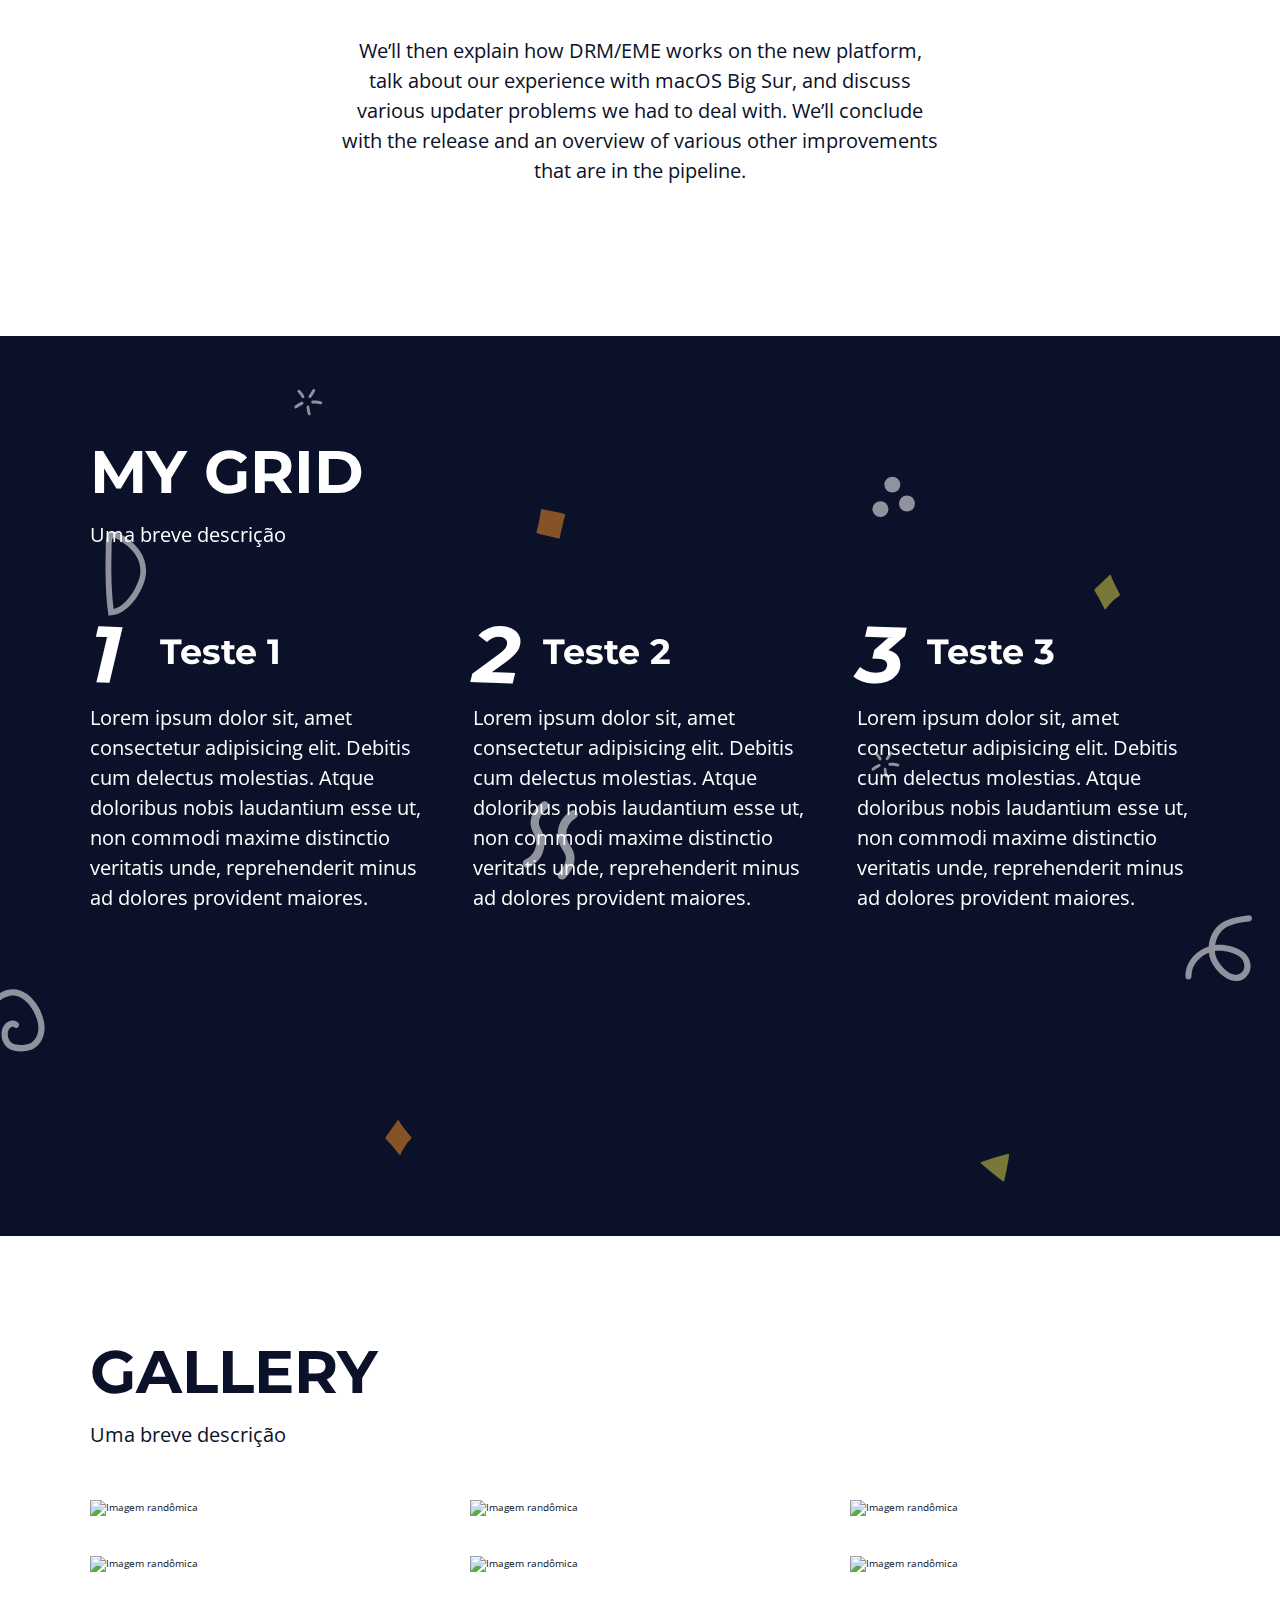
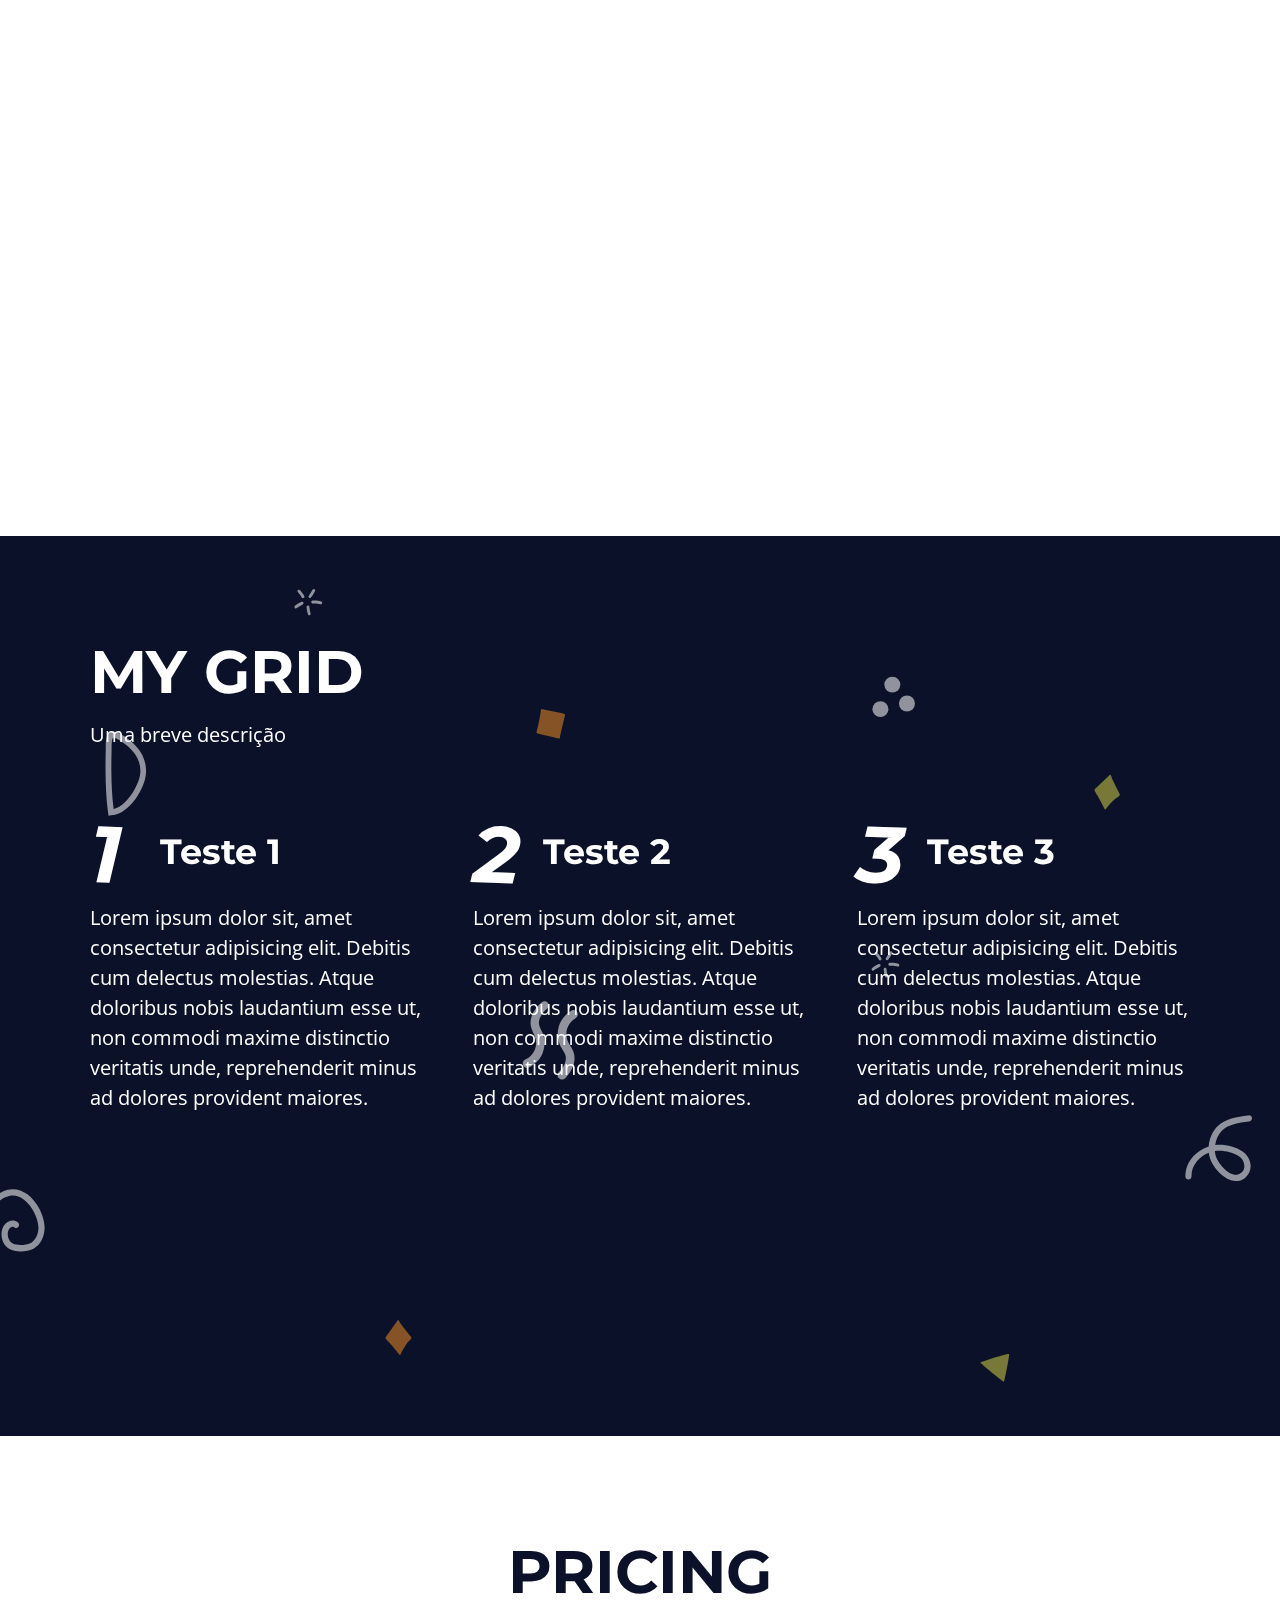
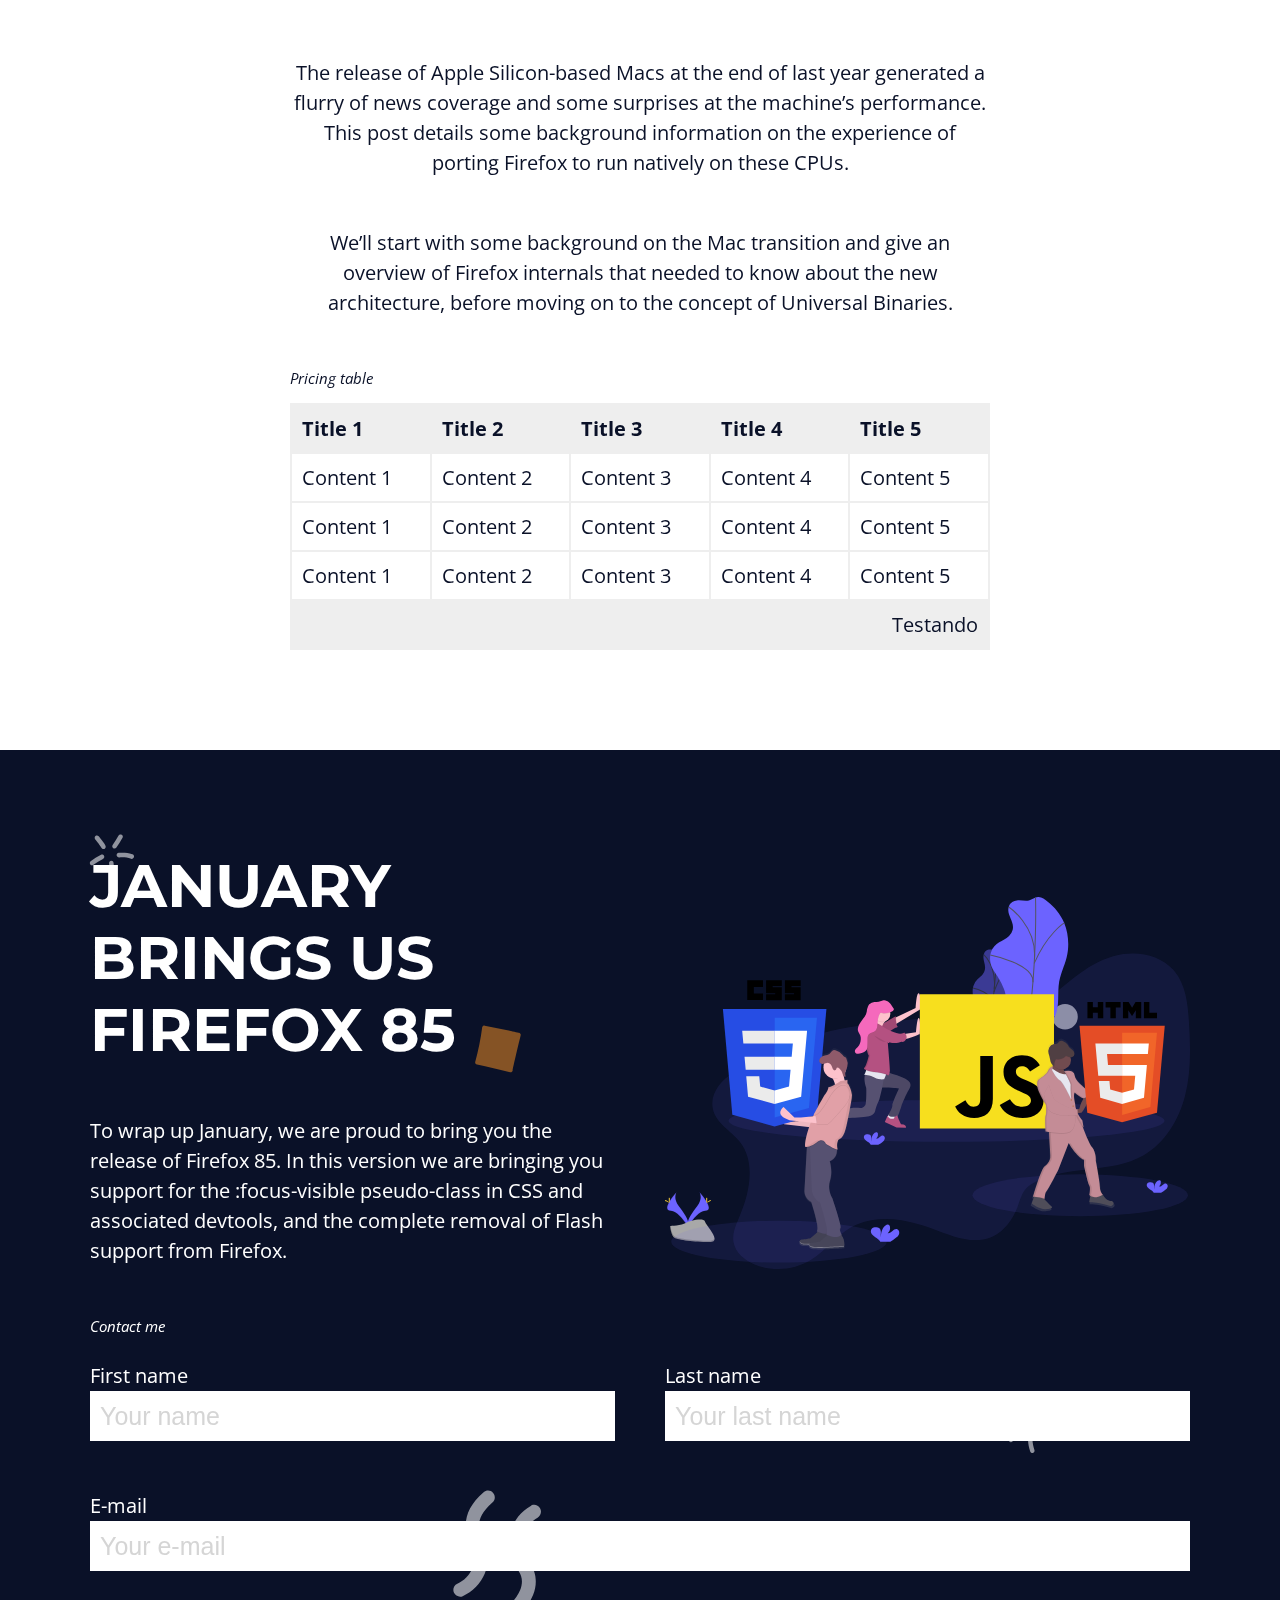
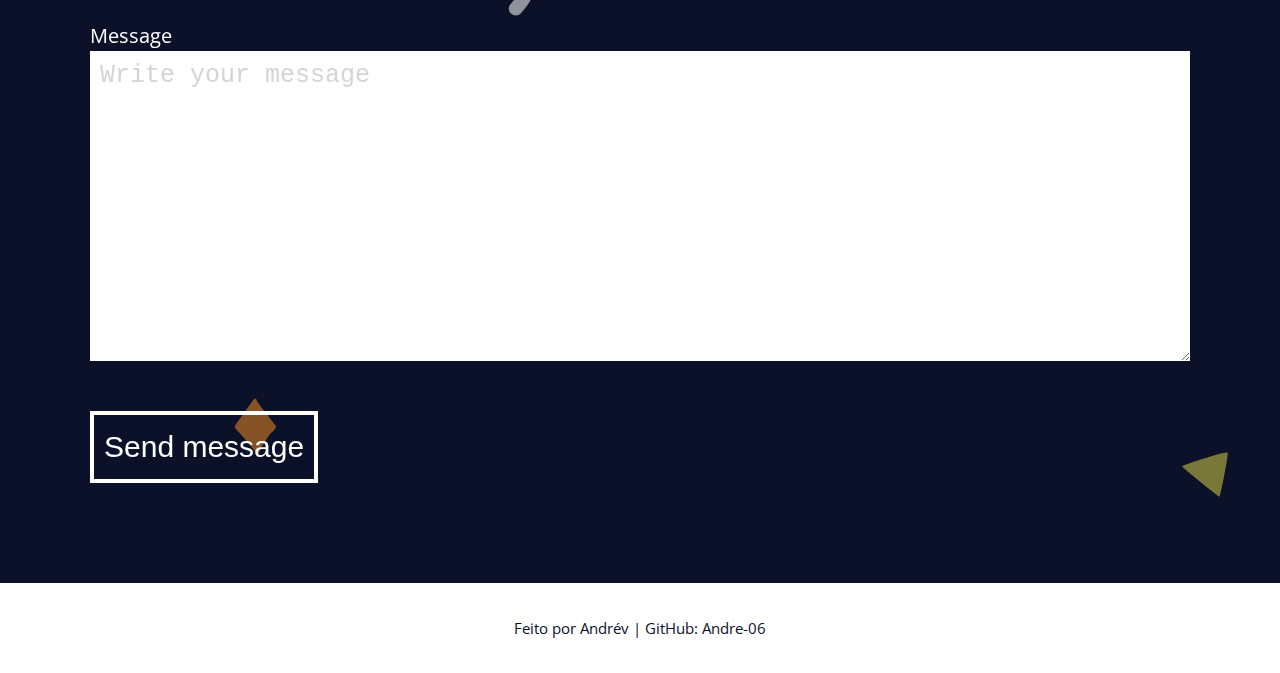
==== commit 389f39ca: "finalização landing page" ====
--- a/introducao-web/projeto-landing-page/index.html
+++ b/introducao-web/projeto-landing-page/index.html
@@ -18,13 +18,17 @@
           rel="stylesheet">
 </head>
 <body>
+
+    <input id="close-menu" class="close-menu" type="checkbox" aria-pressed="true" aria-label="Close menu" role="button">
+    <label class="close-menu-label" for="close-menu" title="close menu"></label>
+
     <header class="main-header">
         <section class="heading main-content">
-            <h6 class="logo">
-                <a href="#">LOGO</a>
+            <h6 onclick="getElementById('close-menu').checked = false;" class="logo">
+                <a href="#home">LOGO</a>
             </h6>
             <nav>
-                <ul class="navigation">
+                <ul onclick="getElementById('close-menu').checked = false;" class="navigation">
                     <li>
                         <a href="#intro">intro</a>
                     </li>
@@ -45,8 +49,10 @@
                     </li>
                 </ul>
             </nav>
+
         </section>
     </header>
+
     <div class="sections">
         <section id="home" class="section">
             <div class="main-content grid-text-image">
@@ -267,13 +273,58 @@
             </div>
         </section>
 
-        <section id="contact"></section>
+        <section id="contact">
+            <div class="main-content">
+                <div class="grid-text-image">
+                    <div class="title-text-div">
+                        <h1>
+                            January brings us Firefox 85
+                        </h1>
+                        <p>
+                            To wrap up January, we are proud to bring you the release of Firefox 85. In this version we
+                            are bringing you support for the :focus-visible
+                            pseudo-class in CSS and associated devtools, and the complete removal of Flash support from
+                            Firefox.
+                        </p>
+                    </div>
+                    <div class="img-div">
+                        <img src="assets/img/javascript.svg" alt="Logo HTML, CSS e JS.">
+                    </div>
+                </div>
+                <div>
+                    <form action="#" method="get" target="_blank">
+                        <fieldset class="data-group">
+                            <legend>Contact me</legend>
+                            <p>
+                                <label for="first-name">First name</label>
+                                <input id="first-name" name="first-name" type="text" placeholder="Your name">
+                            </p>
+                            <p>
+                                <label for="last-name">Last name</label>
+                                <input id="last-name" name="first-name" type="text" placeholder="Your last name">
+                            </p>
+                            <p>
+                                <label for="email">E-mail</label>
+                                <input id="email" name="first-name" type="email" placeholder="Your e-mail">
+                            </p>
+                        </fieldset>
+                        <fieldset class="message-group">
+                            <p>
+                                <label for="message">Message</label>
+                                <textarea id="message" name="message" rows="10" placeholder="Write your message"></textarea>
+                            </p>
+                        </fieldset>
+                        <button type="submit">Send message</button>
+                    </form>
+                </div>
+            </div>
+        </section>
 
     </div>
-    <footer>
-        <a href="https://github.com/Andre-06/estudos-js-udemy">Feito por Andrév | GitHub: Andre-06</a>
+    <footer class="main-footer">
+        <a rel="nofollow" target="_blank" href="https://github.com/Andre-06/estudos-js-udemy">Feito por Andrév | GitHub: Andre-06</a>
     </footer>
 
-    <a href="#" class="back-to-top">➤</a>
+    <a href="#home" class="back-to-top">➤</a>
 </body>
 </html>--- a/introducao-web/projeto-landing-page/assets/css/variables.css
+++ b/introducao-web/projeto-landing-page/assets/css/variables.css
@@ -3,6 +3,7 @@
     --white: #FFF;
     --black: #000;
     --light-gray-color: #EEE;
+    --gray-color: #d5d5d5;
     --menu-height: 6.5rem;
     --gap: 5rem
 }
--- a/introducao-web/projeto-landing-page/assets/css/elements.css
+++ b/introducao-web/projeto-landing-page/assets/css/elements.css
@@ -47,7 +47,7 @@
 
 a {
     text-decoration: none;
-    color: inherit;
+    color: var(--primary-color);
 }
 
 p {
@@ -80,3 +80,57 @@
 
     text-align: left;
 }
+
+form fieldset {
+    margin-bottom: 5rem;
+}
+
+form input {
+    background-color: var(--white);
+    height: 5rem;
+    border: none;
+    font-size: 2.5rem;
+    padding: 1rem;
+}
+
+form textarea {
+    border: none;
+    font-size: 2.5rem;
+    padding: 1rem;
+}
+
+form p{
+    display: flex;
+    flex-flow: column nowrap;
+    width: 100%;
+    margin: 0;
+}
+
+form ::placeholder {
+    color: var(--gray-color);
+    font-size: 2.5rem;
+}
+
+form :focus {
+    box-shadow: 0 0 1rem .2rem crimson;
+    outline: none;
+    transform: scale(1.009);
+}
+
+form button {
+    font-size: 3rem;
+    background-color: transparent;
+    border: var(--white) .4rem solid;
+    padding: 1.5rem 1rem;
+    color: var(--white);
+    cursor: pointer;
+
+    transition: all 300ms ease-in-out;
+}
+
+form button:hover {
+    background-color: var(--white);
+    color: var(--primary-color);
+}
+
+
--- a/introducao-web/projeto-landing-page/assets/css/classes.css
+++ b/introducao-web/projeto-landing-page/assets/css/classes.css
@@ -80,6 +80,7 @@
 
 .table-view {
     overflow-x: auto;
+    display: block;
 }
 
 .pricing-table {
--- a/introducao-web/projeto-landing-page/assets/css/menu.css
+++ b/introducao-web/projeto-landing-page/assets/css/menu.css
@@ -40,7 +40,7 @@
 .navigation{
     display: flex;
     justify-content: center;
-    overflow-x: auto;
+    overflow: hidden;
 
     white-space: nowrap;
 }
@@ -68,3 +68,30 @@
 .navigation li a:hover{
     border-bottom-color: crimson;
 }
+
+.close-menu-label::after {
+    content: '☰';
+    height: 2rem;
+    width: 2rem;
+    line-height: 2rem;
+    font-size: 2.5rem;
+    text-align: center;
+    padding: 1rem;
+
+    color: var(--white);
+    background-color: var(--primary-color);
+
+    position: fixed;
+    z-index: 3;
+
+    top: 1rem;
+    right: 1rem;
+
+    cursor: pointer;
+    display: none;
+
+}
+
+.close-menu {
+    position: fixed;
+}
--- a/introducao-web/projeto-landing-page/assets/css/sections.css
+++ b/introducao-web/projeto-landing-page/assets/css/sections.css
@@ -55,4 +55,28 @@
 #gallery .grid-template .img-div:hover{
     transform: scale(0.95);
     border-radius: 2rem;
-}+}
+
+#contact .data-group legend{
+    font-style: italic;
+    font-size: 1.5rem;
+    margin-bottom: 2.5rem;
+}
+
+#contact form .data-group {
+    display: flex;
+    gap: var(--gap);
+    flex-flow: row wrap;
+}
+
+#contact form .message-group{
+
+}
+
+#contact form fieldset p {
+    flex: 1 1 30rem;
+}
+
+#contact form fieldset {
+    border: none;
+}
--- a/introducao-web/projeto-landing-page/assets/css/footer.css
+++ b/introducao-web/projeto-landing-page/assets/css/footer.css
@@ -1,15 +1,10 @@
-footer {
+.main-footer {
     font-size: 1.5rem;
     height: 9rem;
     display: flex;
     justify-content: center;
     align-items: center;
 
-}
-
-footer a {
-    color: var(--primary-color);
-    text-decoration: none;
 }
 
 .back-to-top {
--- a/introducao-web/projeto-landing-page/assets/css/media-querys.css
+++ b/introducao-web/projeto-landing-page/assets/css/media-querys.css
@@ -12,4 +12,41 @@
         align-items: center;
     }
 
+}
+
+@media  (max-width: 785px) {
+    .close-menu-label::after {
+        display: block;
+        transition: all 500ms ease-in-out;
+    }
+
+    .navigation {
+        height: 0;
+        width: 0;
+
+        flex-direction: column;
+        align-items: center;
+
+        transition: all 300ms ease-in-out;
+    }
+
+
+    .heading {
+        justify-content: center;
+        flex-direction: column;
+
+    }
+
+    .close-menu:checked~.close-menu-label::after{
+        transform: rotate(-180deg);
+        content: '✕';
+    }
+
+    .close-menu:checked~.main-header {
+        .navigation {
+            height: 20.5rem;
+            width: 11.0463rem;
+        }
+
+    }
 }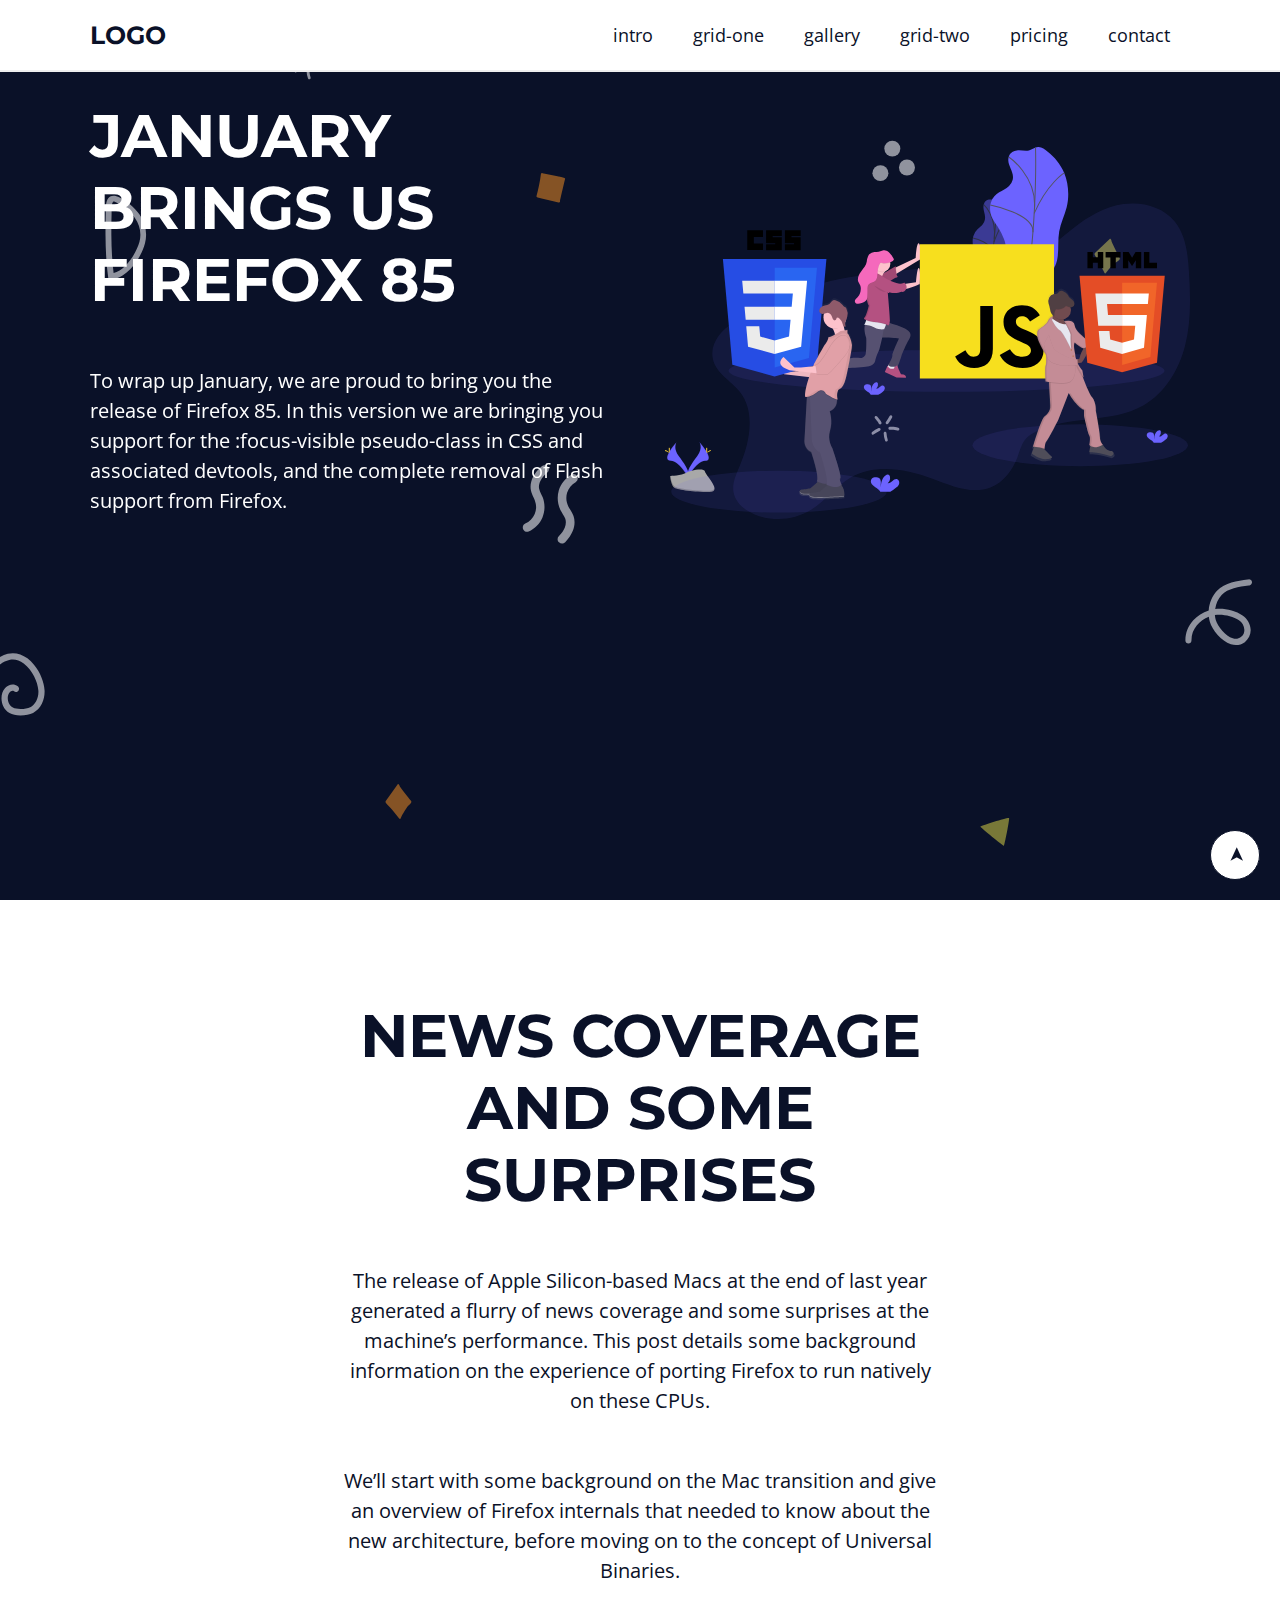
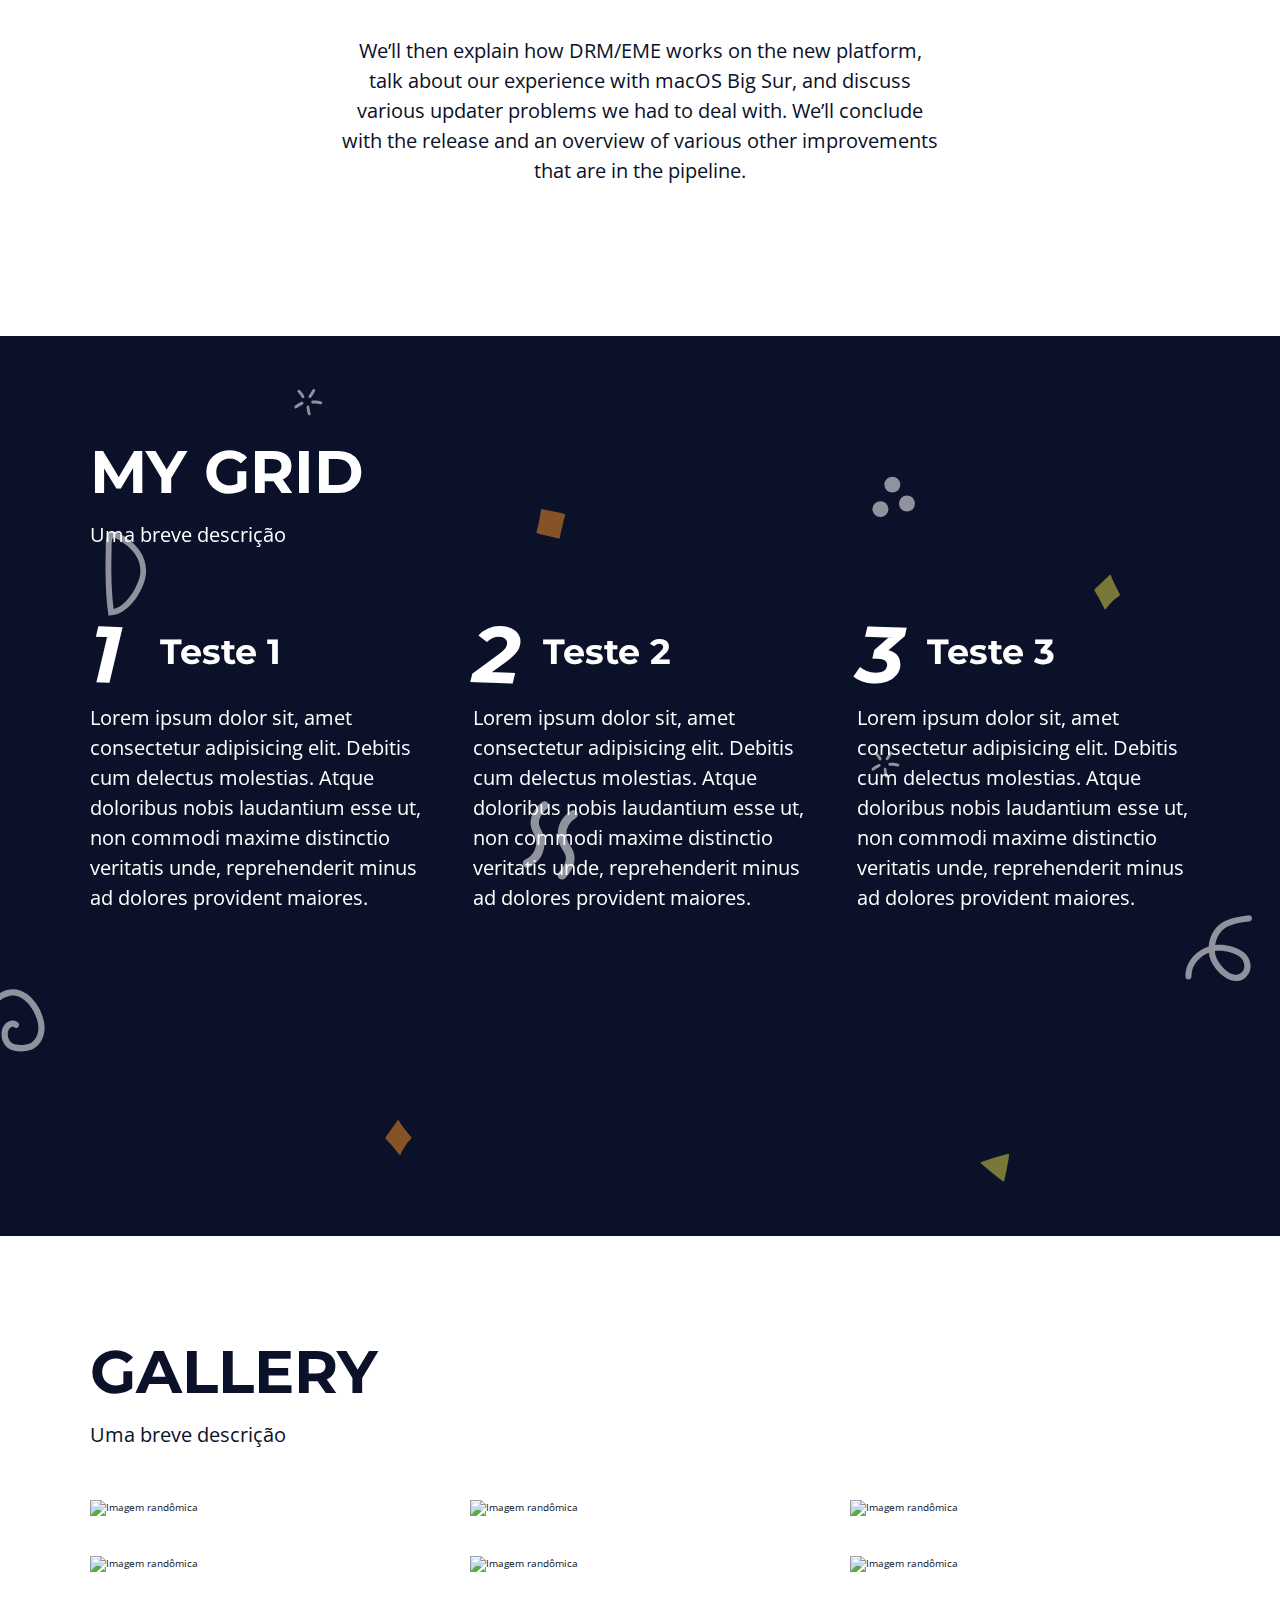
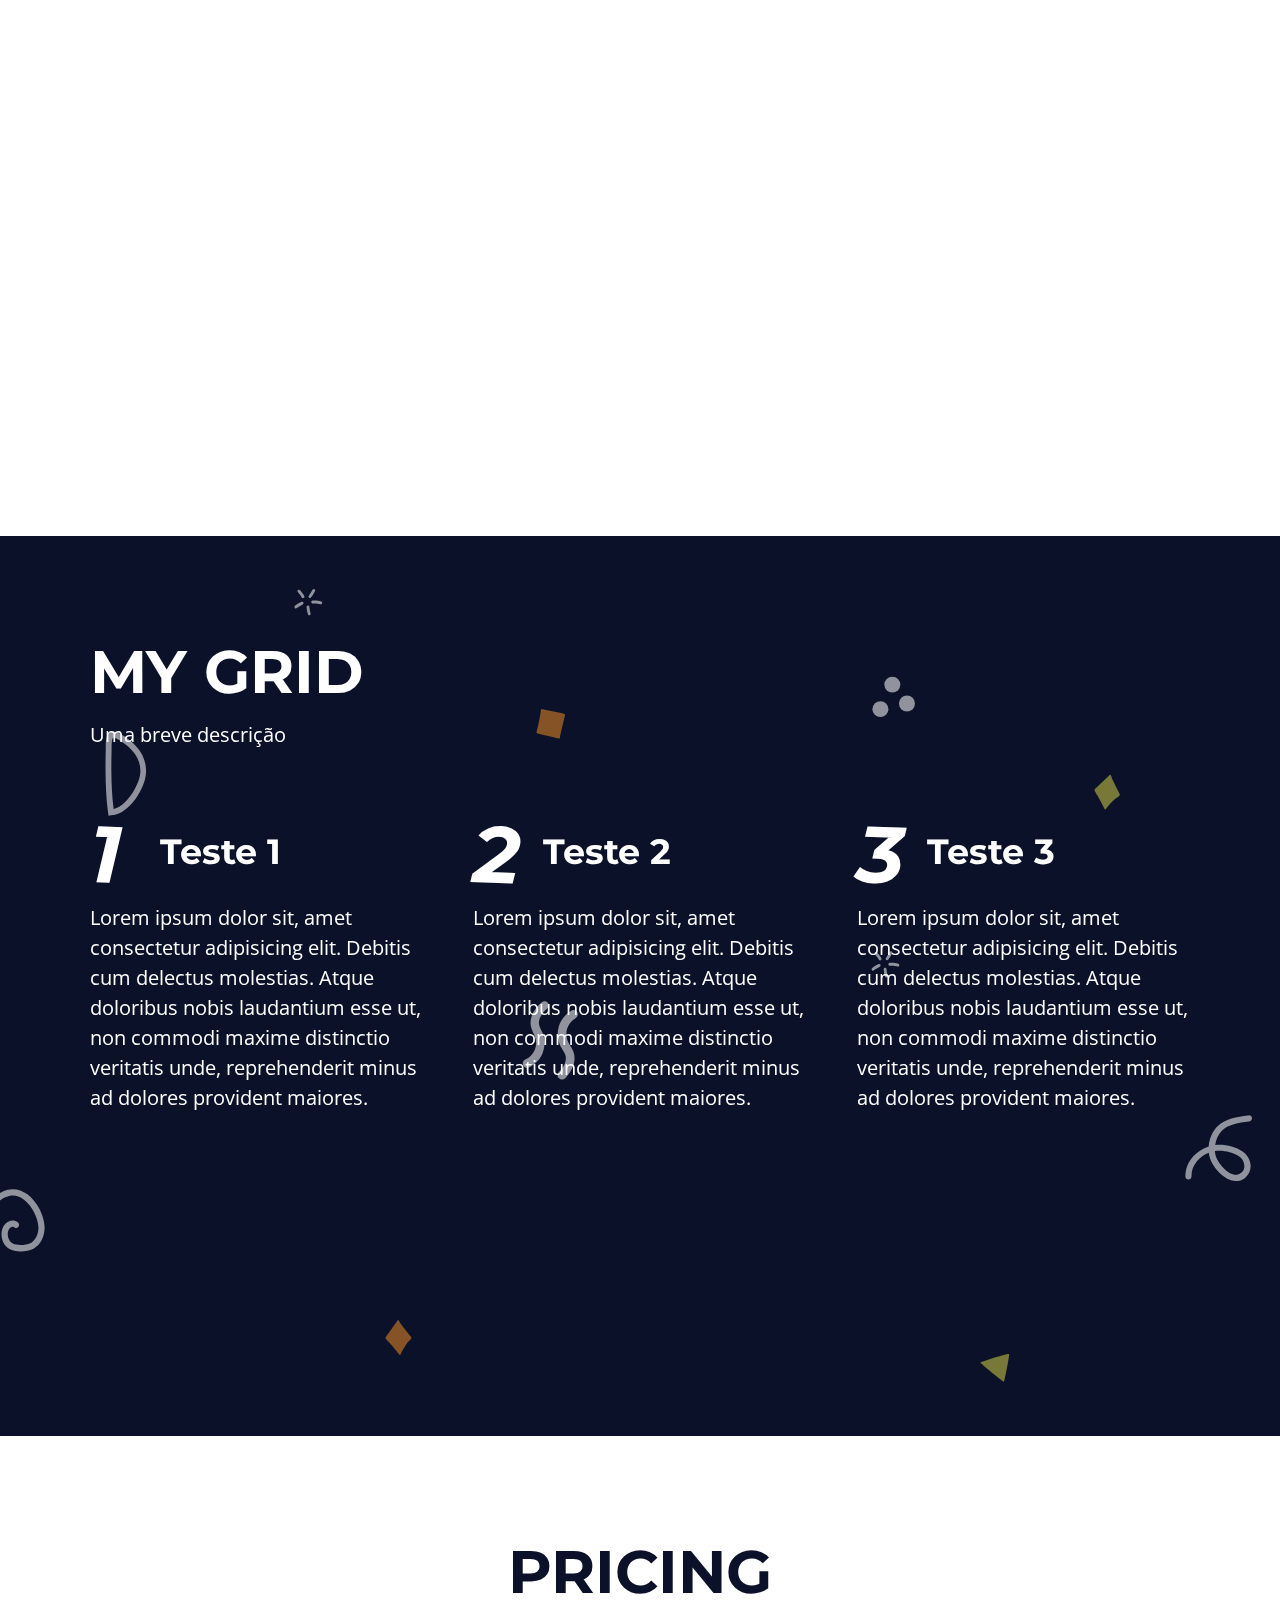
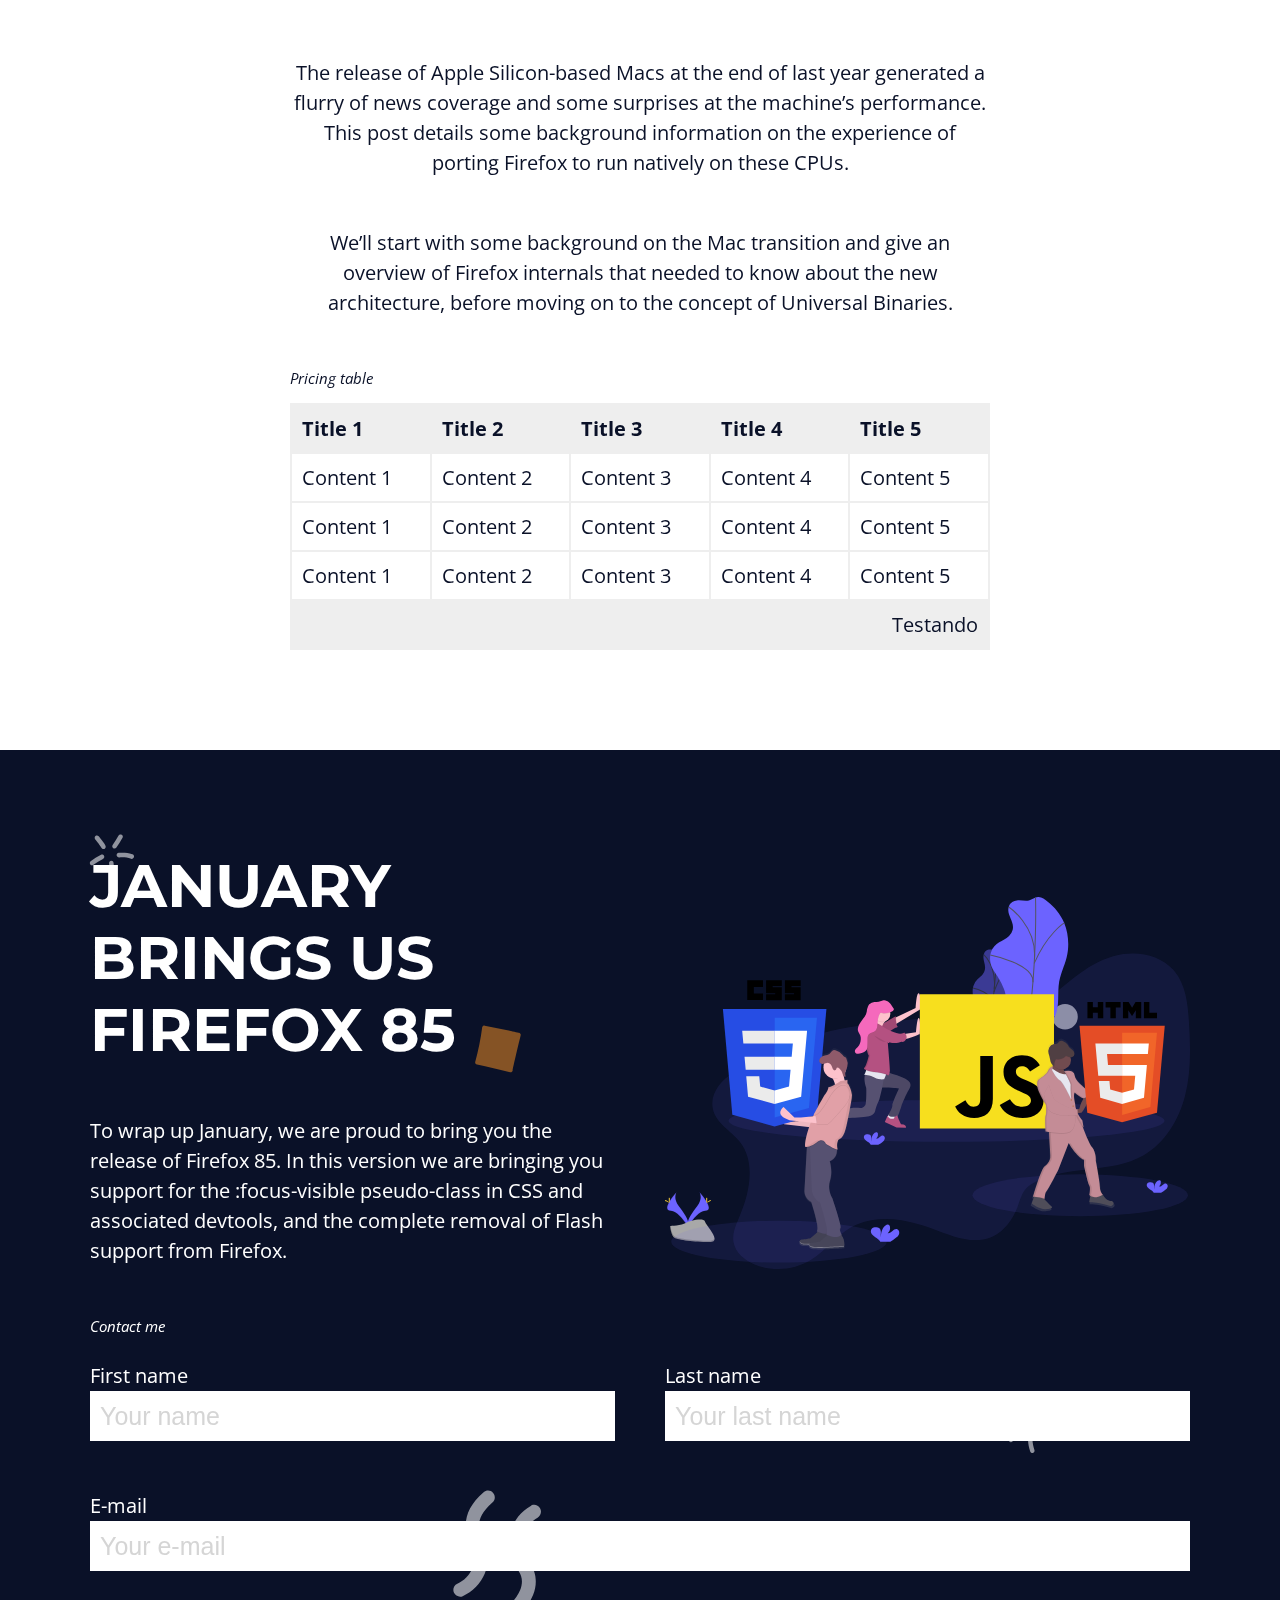
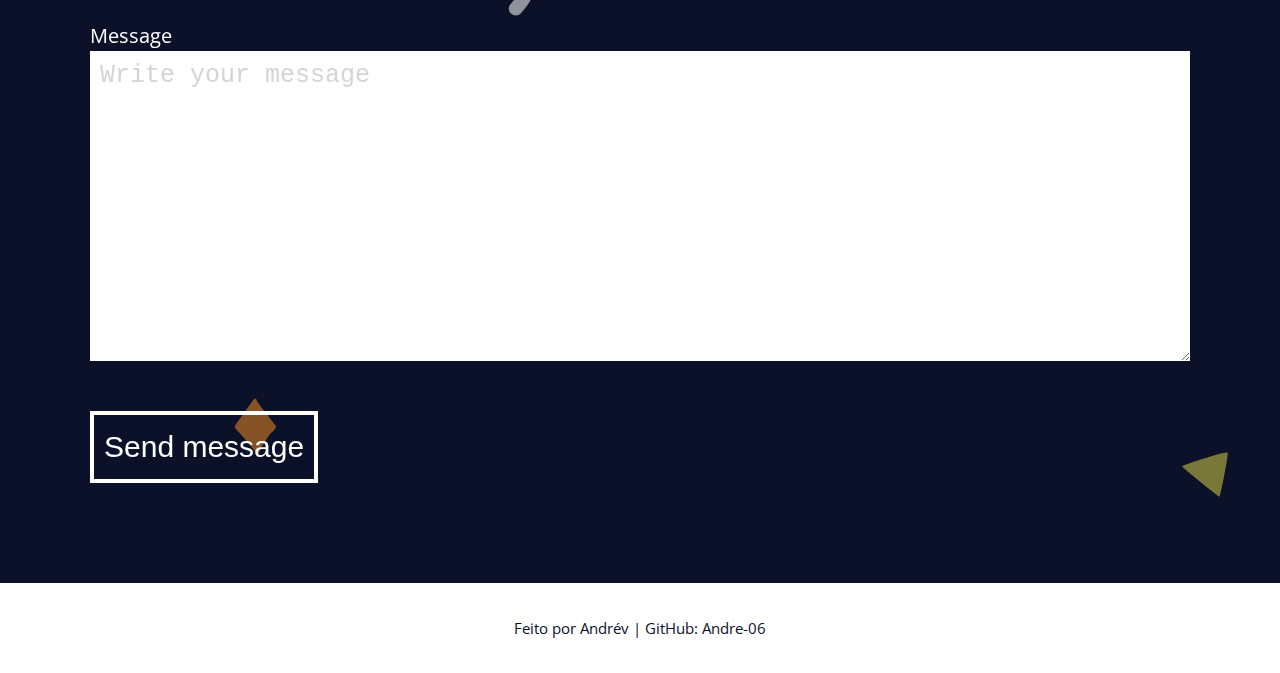
==== commit dc9e0872: "deploy lading page" ====
--- a/introducao-web/projeto-landing-page/index.html
+++ b/introducao-web/projeto-landing-page/index.html
@@ -19,7 +19,7 @@
 </head>
 <body>
 
-    <input id="close-menu" class="close-menu" type="checkbox" aria-pressed="true" aria-label="Close menu" role="button">
+    <input id="close-menu" class="close-menu" type="checkbox" aria-pressed="" aria-label="Close menu" role="button">
     <label class="close-menu-label" for="close-menu" title="close menu"></label>
 
     <header class="main-header">
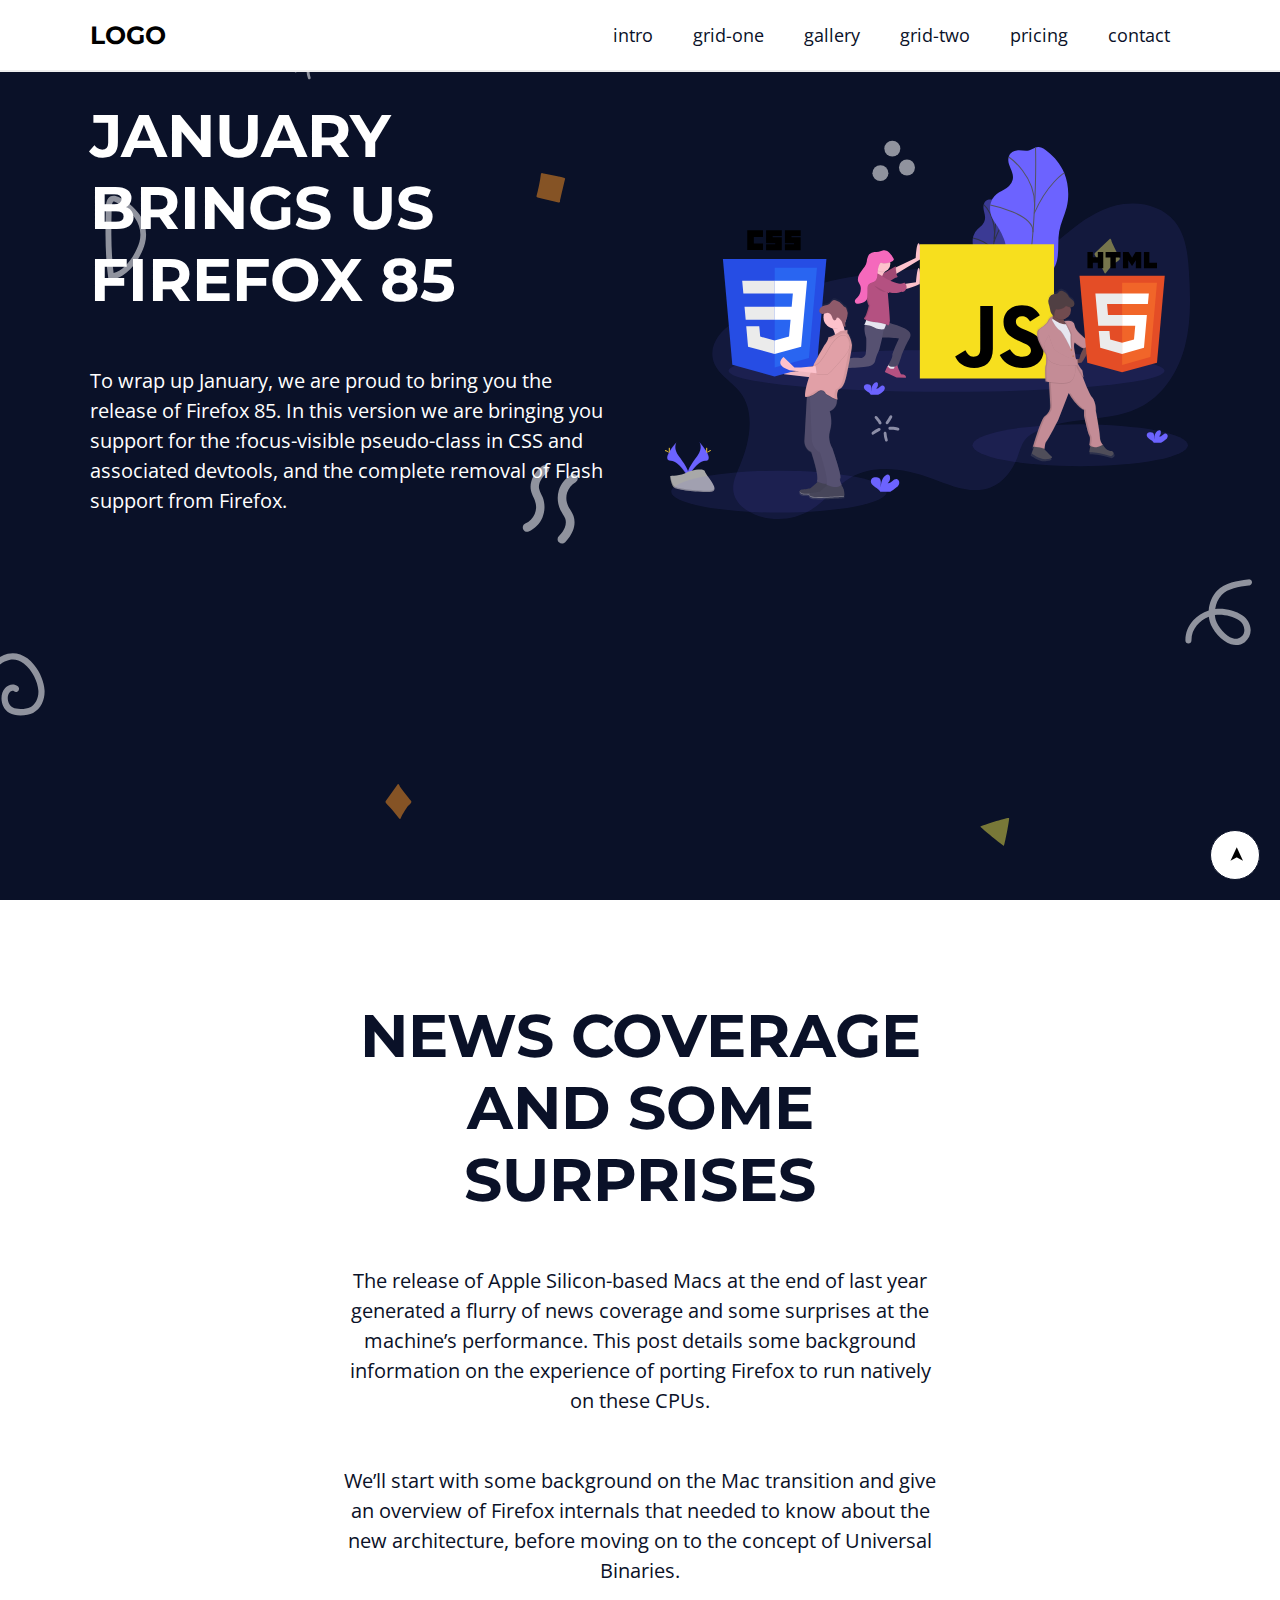
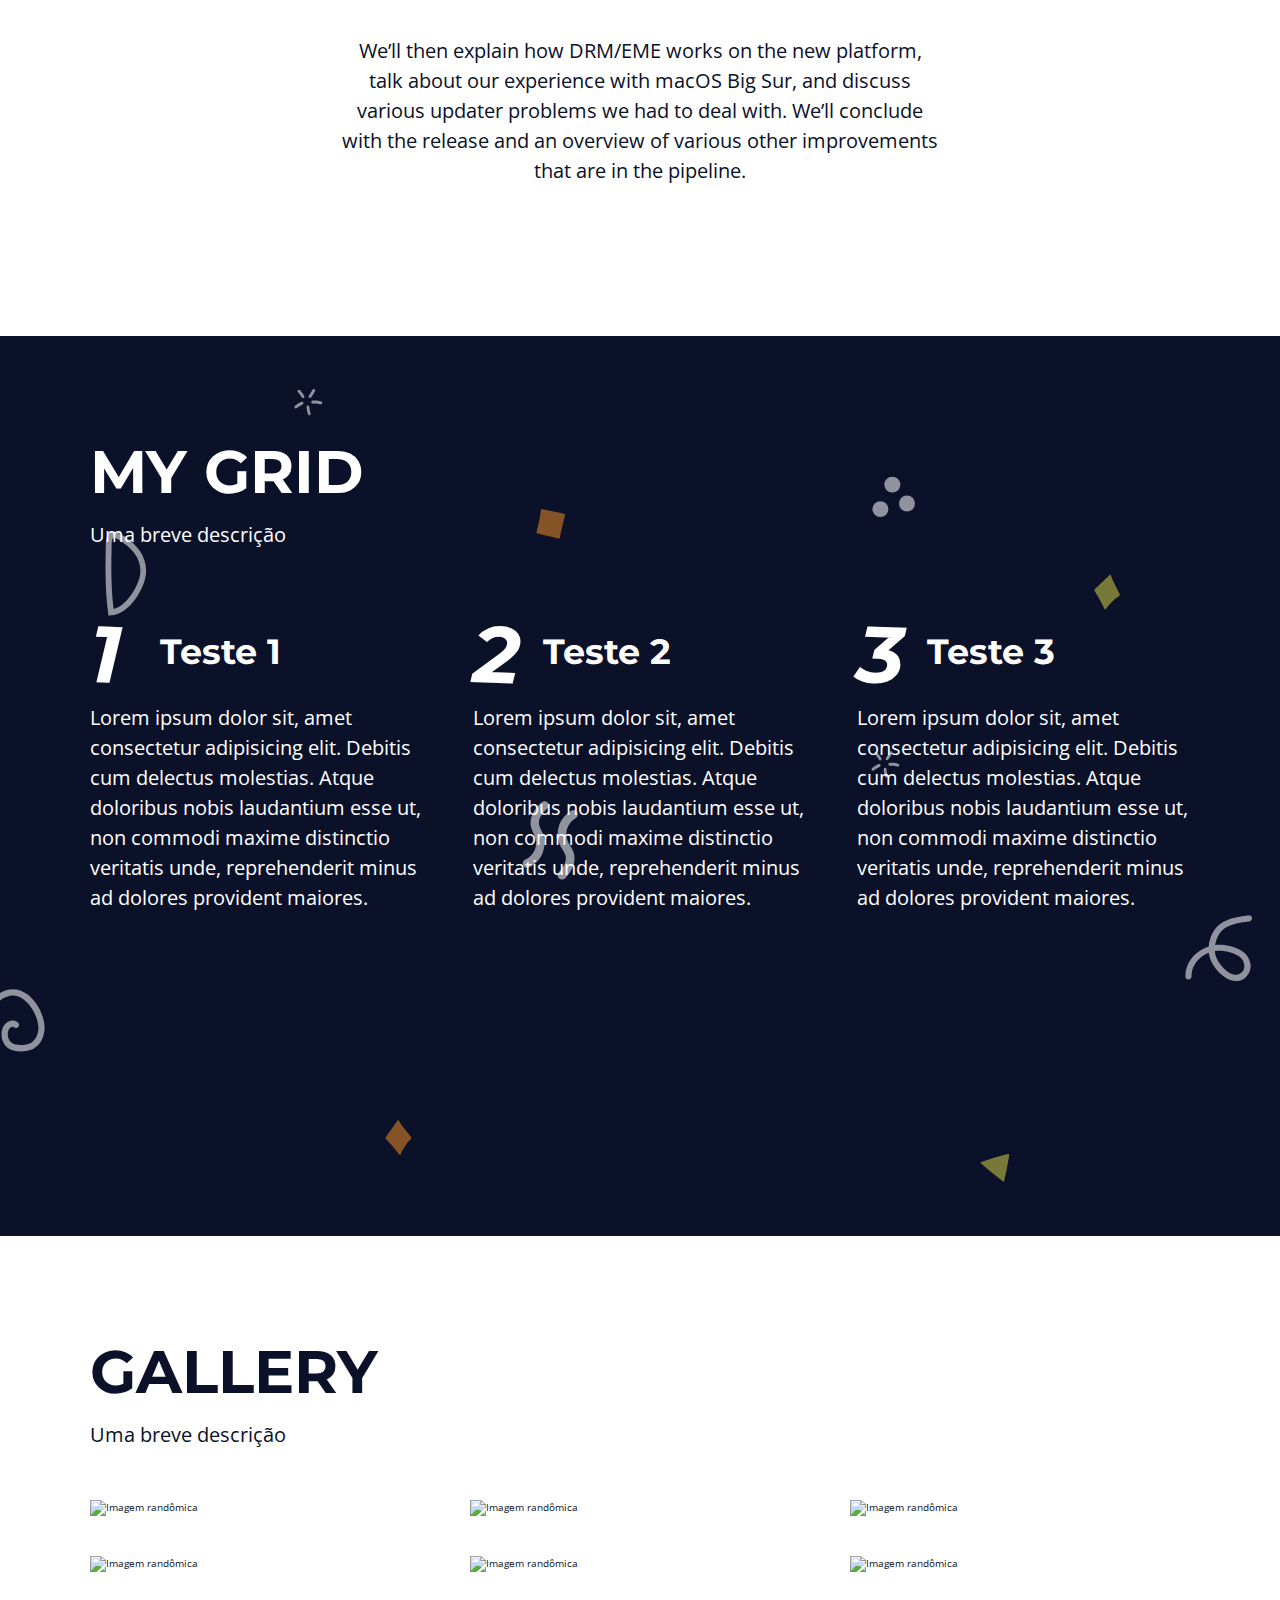
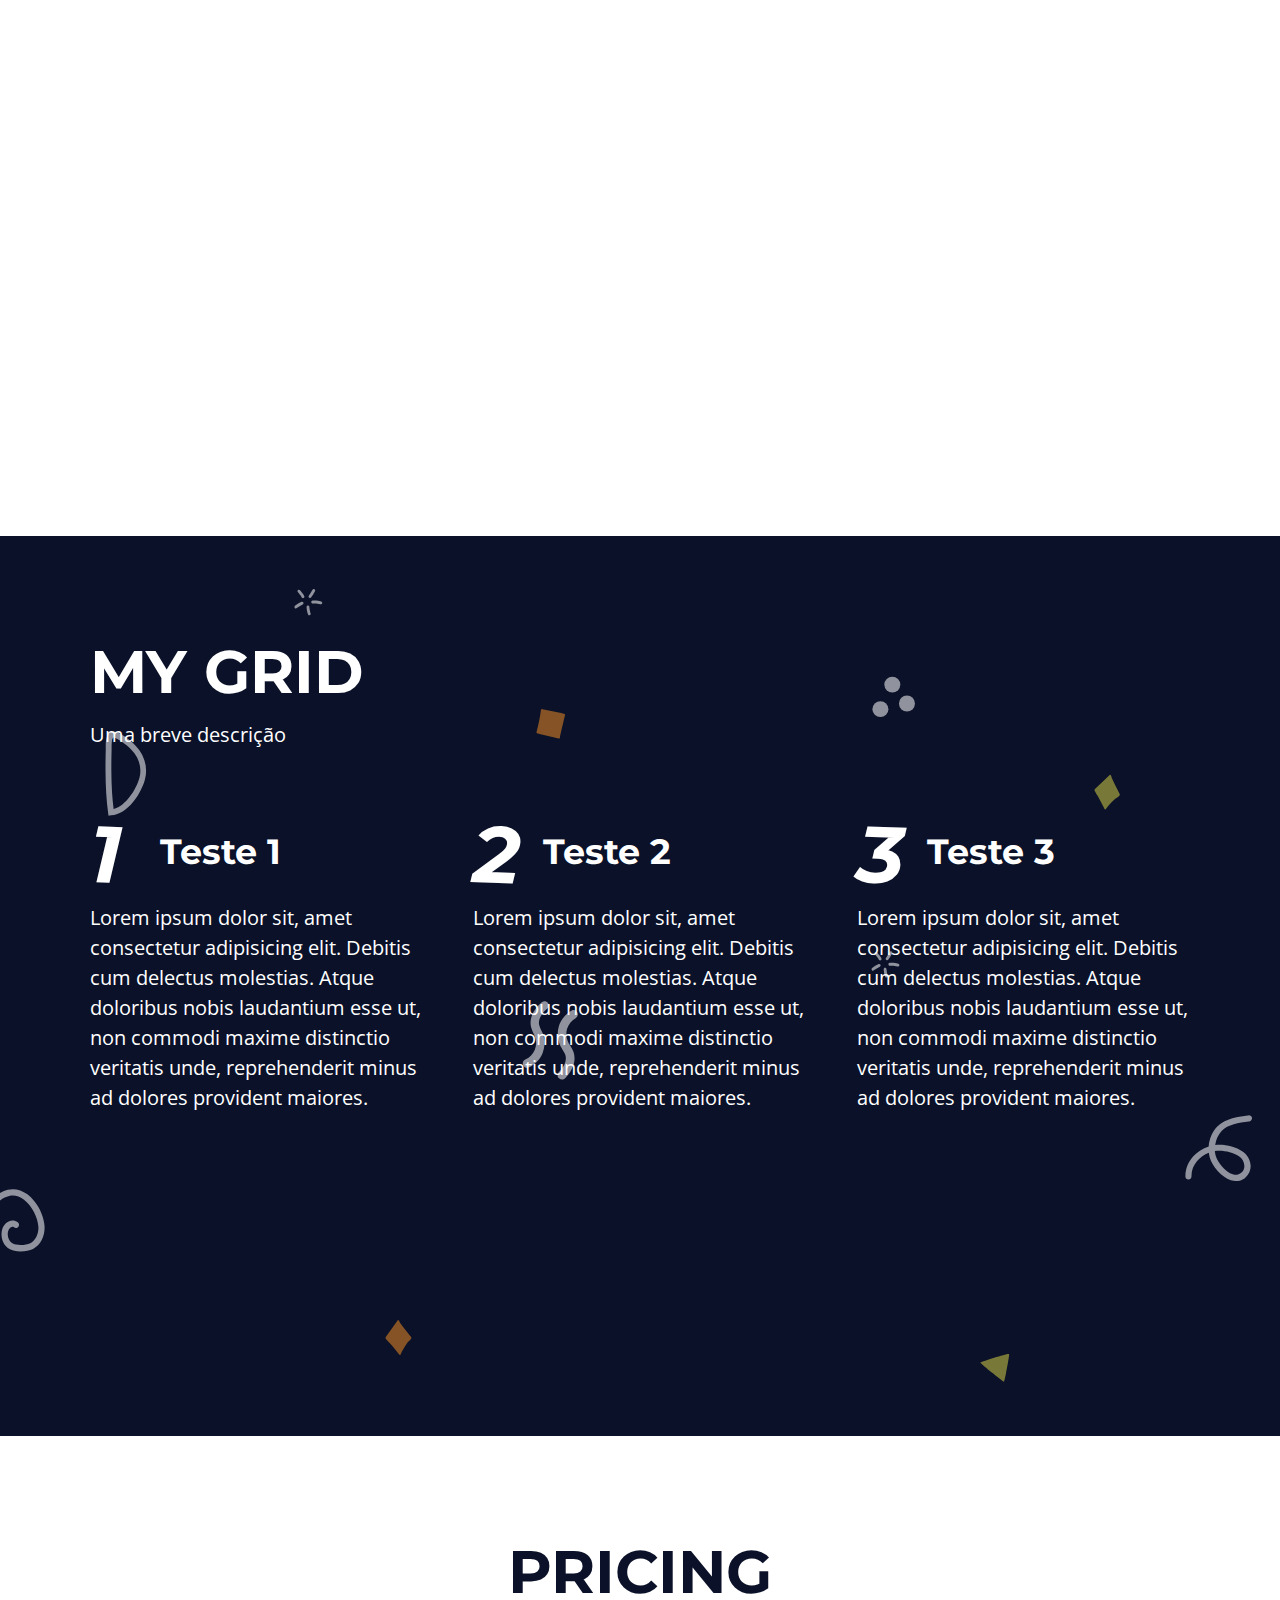
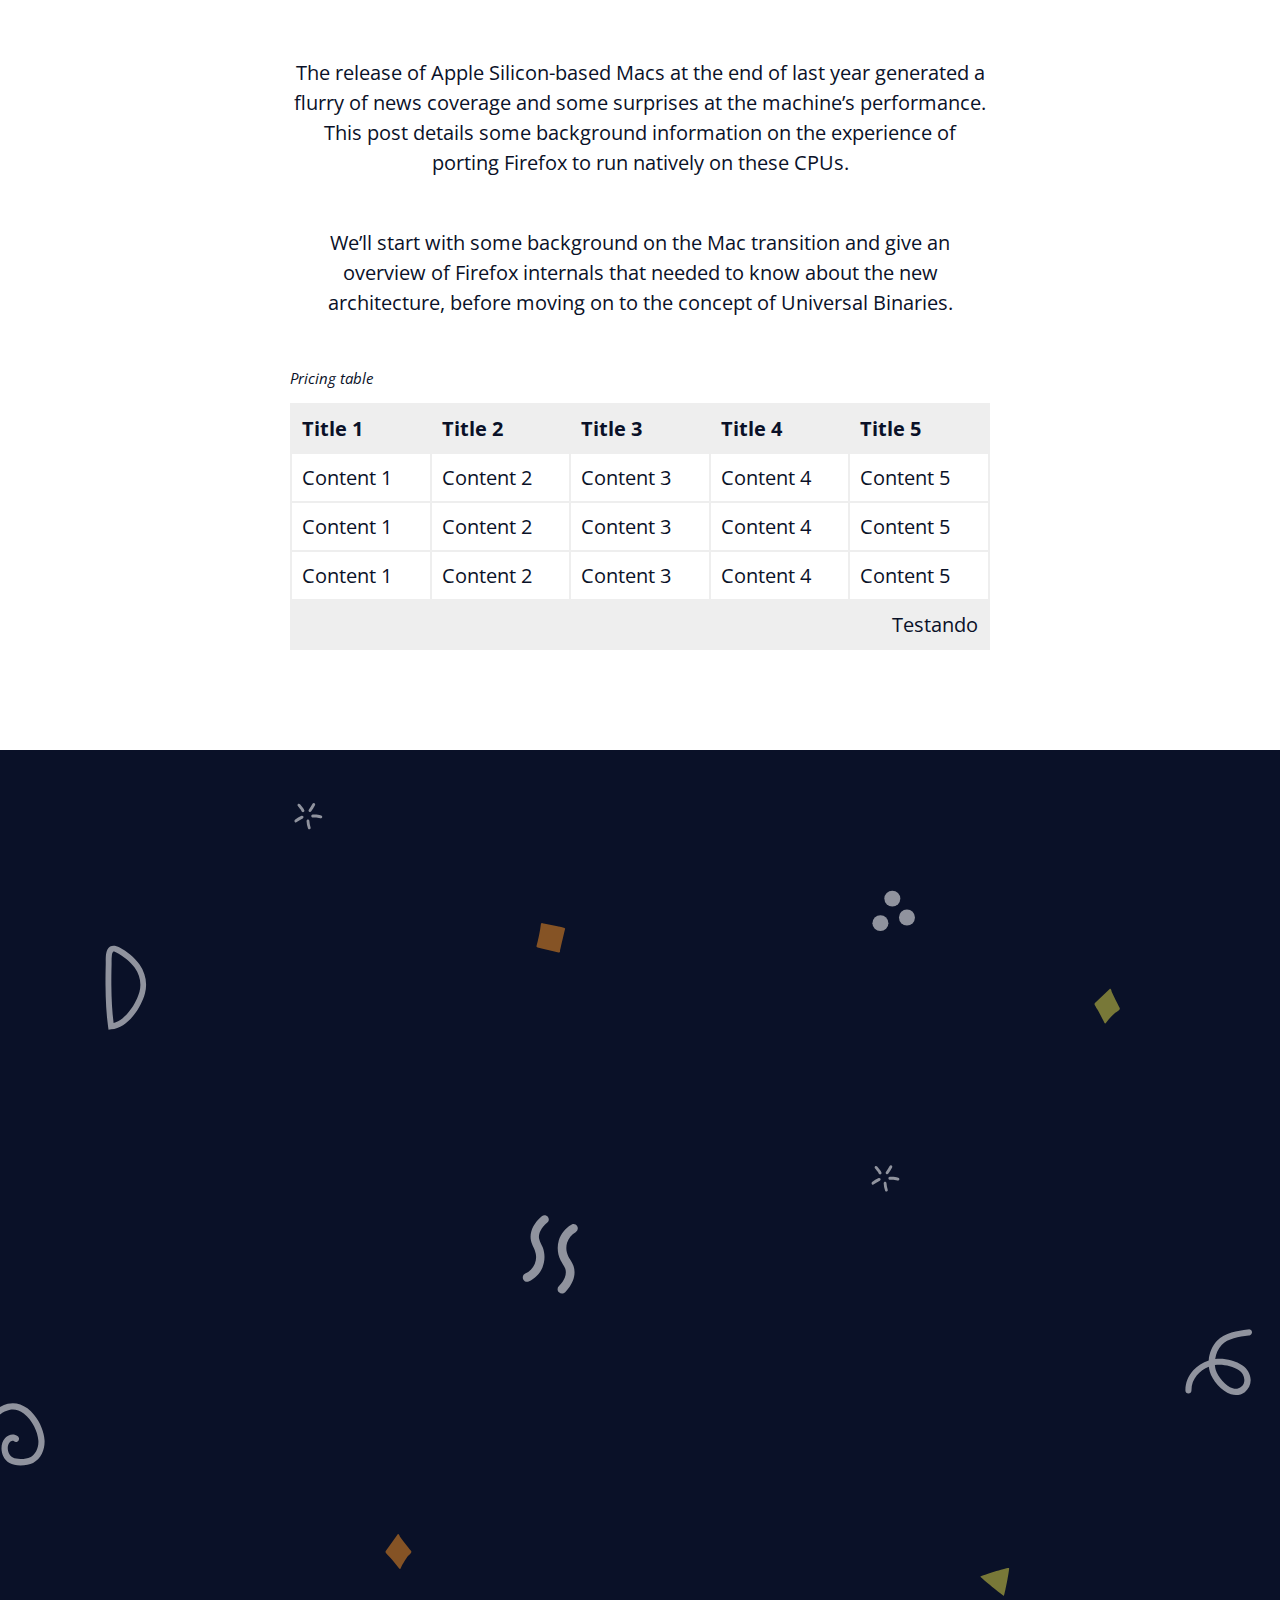
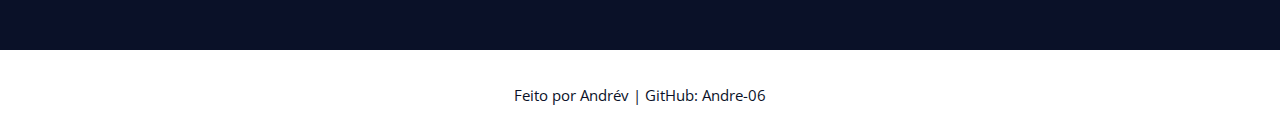
==== commit d924e78e: "main" ====
--- a/introducao-web/projeto-landing-page/index.html
+++ b/introducao-web/projeto-landing-page/index.html
@@ -18,17 +18,13 @@
           rel="stylesheet">
 </head>
 <body>
-
-    <input id="close-menu" class="close-menu" type="checkbox" aria-pressed="" aria-label="Close menu" role="button">
-    <label class="close-menu-label" for="close-menu" title="close menu"></label>
-
     <header class="main-header">
         <section class="heading main-content">
-            <h6 onclick="getElementById('close-menu').checked = false;" class="logo">
-                <a href="#home">LOGO</a>
+            <h6 class="logo">
+                <a href="#">LOGO</a>
             </h6>
             <nav>
-                <ul onclick="getElementById('close-menu').checked = false;" class="navigation">
+                <ul class="navigation">
                     <li>
                         <a href="#intro">intro</a>
                     </li>
@@ -49,10 +45,8 @@
                     </li>
                 </ul>
             </nav>
-
         </section>
     </header>
-
     <div class="sections">
         <section id="home" class="section">
             <div class="main-content grid-text-image">
@@ -273,58 +267,13 @@
             </div>
         </section>
 
-        <section id="contact">
-            <div class="main-content">
-                <div class="grid-text-image">
-                    <div class="title-text-div">
-                        <h1>
-                            January brings us Firefox 85
-                        </h1>
-                        <p>
-                            To wrap up January, we are proud to bring you the release of Firefox 85. In this version we
-                            are bringing you support for the :focus-visible
-                            pseudo-class in CSS and associated devtools, and the complete removal of Flash support from
-                            Firefox.
-                        </p>
-                    </div>
-                    <div class="img-div">
-                        <img src="assets/img/javascript.svg" alt="Logo HTML, CSS e JS.">
-                    </div>
-                </div>
-                <div>
-                    <form action="#" method="get" target="_blank">
-                        <fieldset class="data-group">
-                            <legend>Contact me</legend>
-                            <p>
-                                <label for="first-name">First name</label>
-                                <input id="first-name" name="first-name" type="text" placeholder="Your name">
-                            </p>
-                            <p>
-                                <label for="last-name">Last name</label>
-                                <input id="last-name" name="first-name" type="text" placeholder="Your last name">
-                            </p>
-                            <p>
-                                <label for="email">E-mail</label>
-                                <input id="email" name="first-name" type="email" placeholder="Your e-mail">
-                            </p>
-                        </fieldset>
-                        <fieldset class="message-group">
-                            <p>
-                                <label for="message">Message</label>
-                                <textarea id="message" name="message" rows="10" placeholder="Write your message"></textarea>
-                            </p>
-                        </fieldset>
-                        <button type="submit">Send message</button>
-                    </form>
-                </div>
-            </div>
-        </section>
+        <section id="contact"></section>
 
     </div>
-    <footer class="main-footer">
-        <a rel="nofollow" target="_blank" href="https://github.com/Andre-06/estudos-js-udemy">Feito por Andrév | GitHub: Andre-06</a>
+    <footer>
+        <a href="https://github.com/Andre-06/estudos-js-udemy">Feito por Andrév | GitHub: Andre-06</a>
     </footer>
 
-    <a href="#home" class="back-to-top">➤</a>
+    <a href="#" class="back-to-top">➤</a>
 </body>
 </html>--- a/introducao-web/projeto-landing-page/assets/css/variables.css
+++ b/introducao-web/projeto-landing-page/assets/css/variables.css
@@ -3,7 +3,6 @@
     --white: #FFF;
     --black: #000;
     --light-gray-color: #EEE;
-    --gray-color: #d5d5d5;
     --menu-height: 6.5rem;
     --gap: 5rem
 }
--- a/introducao-web/projeto-landing-page/assets/css/elements.css
+++ b/introducao-web/projeto-landing-page/assets/css/elements.css
@@ -47,7 +47,7 @@
 
 a {
     text-decoration: none;
-    color: var(--primary-color);
+    color: inherit;
 }
 
 p {
@@ -80,57 +80,3 @@
 
     text-align: left;
 }
-
-form fieldset {
-    margin-bottom: 5rem;
-}
-
-form input {
-    background-color: var(--white);
-    height: 5rem;
-    border: none;
-    font-size: 2.5rem;
-    padding: 1rem;
-}
-
-form textarea {
-    border: none;
-    font-size: 2.5rem;
-    padding: 1rem;
-}
-
-form p{
-    display: flex;
-    flex-flow: column nowrap;
-    width: 100%;
-    margin: 0;
-}
-
-form ::placeholder {
-    color: var(--gray-color);
-    font-size: 2.5rem;
-}
-
-form :focus {
-    box-shadow: 0 0 1rem .2rem crimson;
-    outline: none;
-    transform: scale(1.009);
-}
-
-form button {
-    font-size: 3rem;
-    background-color: transparent;
-    border: var(--white) .4rem solid;
-    padding: 1.5rem 1rem;
-    color: var(--white);
-    cursor: pointer;
-
-    transition: all 300ms ease-in-out;
-}
-
-form button:hover {
-    background-color: var(--white);
-    color: var(--primary-color);
-}
-
-
--- a/introducao-web/projeto-landing-page/assets/css/classes.css
+++ b/introducao-web/projeto-landing-page/assets/css/classes.css
@@ -80,7 +80,6 @@
 
 .table-view {
     overflow-x: auto;
-    display: block;
 }
 
 .pricing-table {
--- a/introducao-web/projeto-landing-page/assets/css/menu.css
+++ b/introducao-web/projeto-landing-page/assets/css/menu.css
@@ -40,7 +40,7 @@
 .navigation{
     display: flex;
     justify-content: center;
-    overflow: hidden;
+    overflow-x: auto;
 
     white-space: nowrap;
 }
@@ -68,30 +68,3 @@
 .navigation li a:hover{
     border-bottom-color: crimson;
 }
-
-.close-menu-label::after {
-    content: '☰';
-    height: 2rem;
-    width: 2rem;
-    line-height: 2rem;
-    font-size: 2.5rem;
-    text-align: center;
-    padding: 1rem;
-
-    color: var(--white);
-    background-color: var(--primary-color);
-
-    position: fixed;
-    z-index: 3;
-
-    top: 1rem;
-    right: 1rem;
-
-    cursor: pointer;
-    display: none;
-
-}
-
-.close-menu {
-    position: fixed;
-}
--- a/introducao-web/projeto-landing-page/assets/css/sections.css
+++ b/introducao-web/projeto-landing-page/assets/css/sections.css
@@ -55,28 +55,4 @@
 #gallery .grid-template .img-div:hover{
     transform: scale(0.95);
     border-radius: 2rem;
-}
-
-#contact .data-group legend{
-    font-style: italic;
-    font-size: 1.5rem;
-    margin-bottom: 2.5rem;
-}
-
-#contact form .data-group {
-    display: flex;
-    gap: var(--gap);
-    flex-flow: row wrap;
-}
-
-#contact form .message-group{
-
-}
-
-#contact form fieldset p {
-    flex: 1 1 30rem;
-}
-
-#contact form fieldset {
-    border: none;
-}
+}--- a/introducao-web/projeto-landing-page/assets/css/footer.css
+++ b/introducao-web/projeto-landing-page/assets/css/footer.css
@@ -1,10 +1,15 @@
-.main-footer {
+footer {
     font-size: 1.5rem;
     height: 9rem;
     display: flex;
     justify-content: center;
     align-items: center;
 
+}
+
+footer a {
+    color: var(--primary-color);
+    text-decoration: none;
 }
 
 .back-to-top {
--- a/introducao-web/projeto-landing-page/assets/css/media-querys.css
+++ b/introducao-web/projeto-landing-page/assets/css/media-querys.css
@@ -12,41 +12,4 @@
         align-items: center;
     }
 
-}
-
-@media  (max-width: 785px) {
-    .close-menu-label::after {
-        display: block;
-        transition: all 500ms ease-in-out;
-    }
-
-    .navigation {
-        height: 0;
-        width: 0;
-
-        flex-direction: column;
-        align-items: center;
-
-        transition: all 300ms ease-in-out;
-    }
-
-
-    .heading {
-        justify-content: center;
-        flex-direction: column;
-
-    }
-
-    .close-menu:checked~.close-menu-label::after{
-        transform: rotate(-180deg);
-        content: '✕';
-    }
-
-    .close-menu:checked~.main-header {
-        .navigation {
-            height: 20.5rem;
-            width: 11.0463rem;
-        }
-
-    }
 }